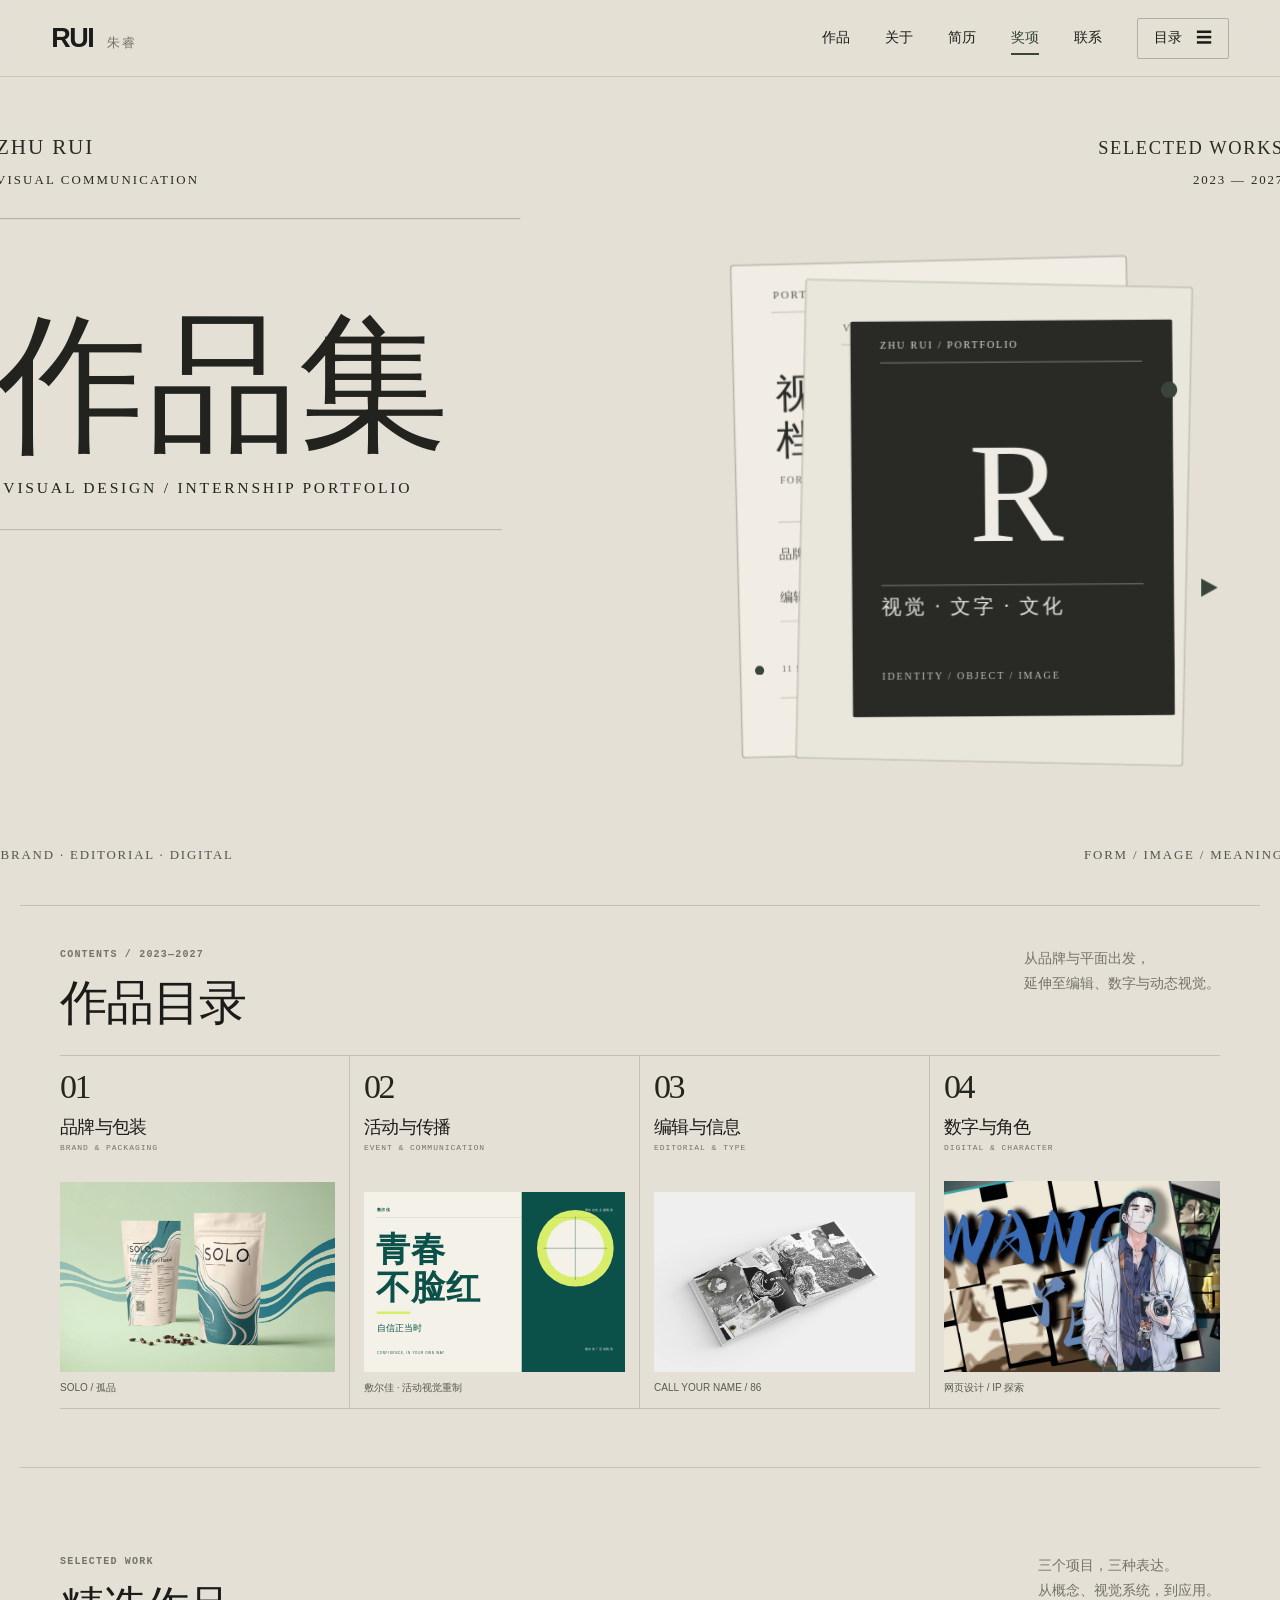
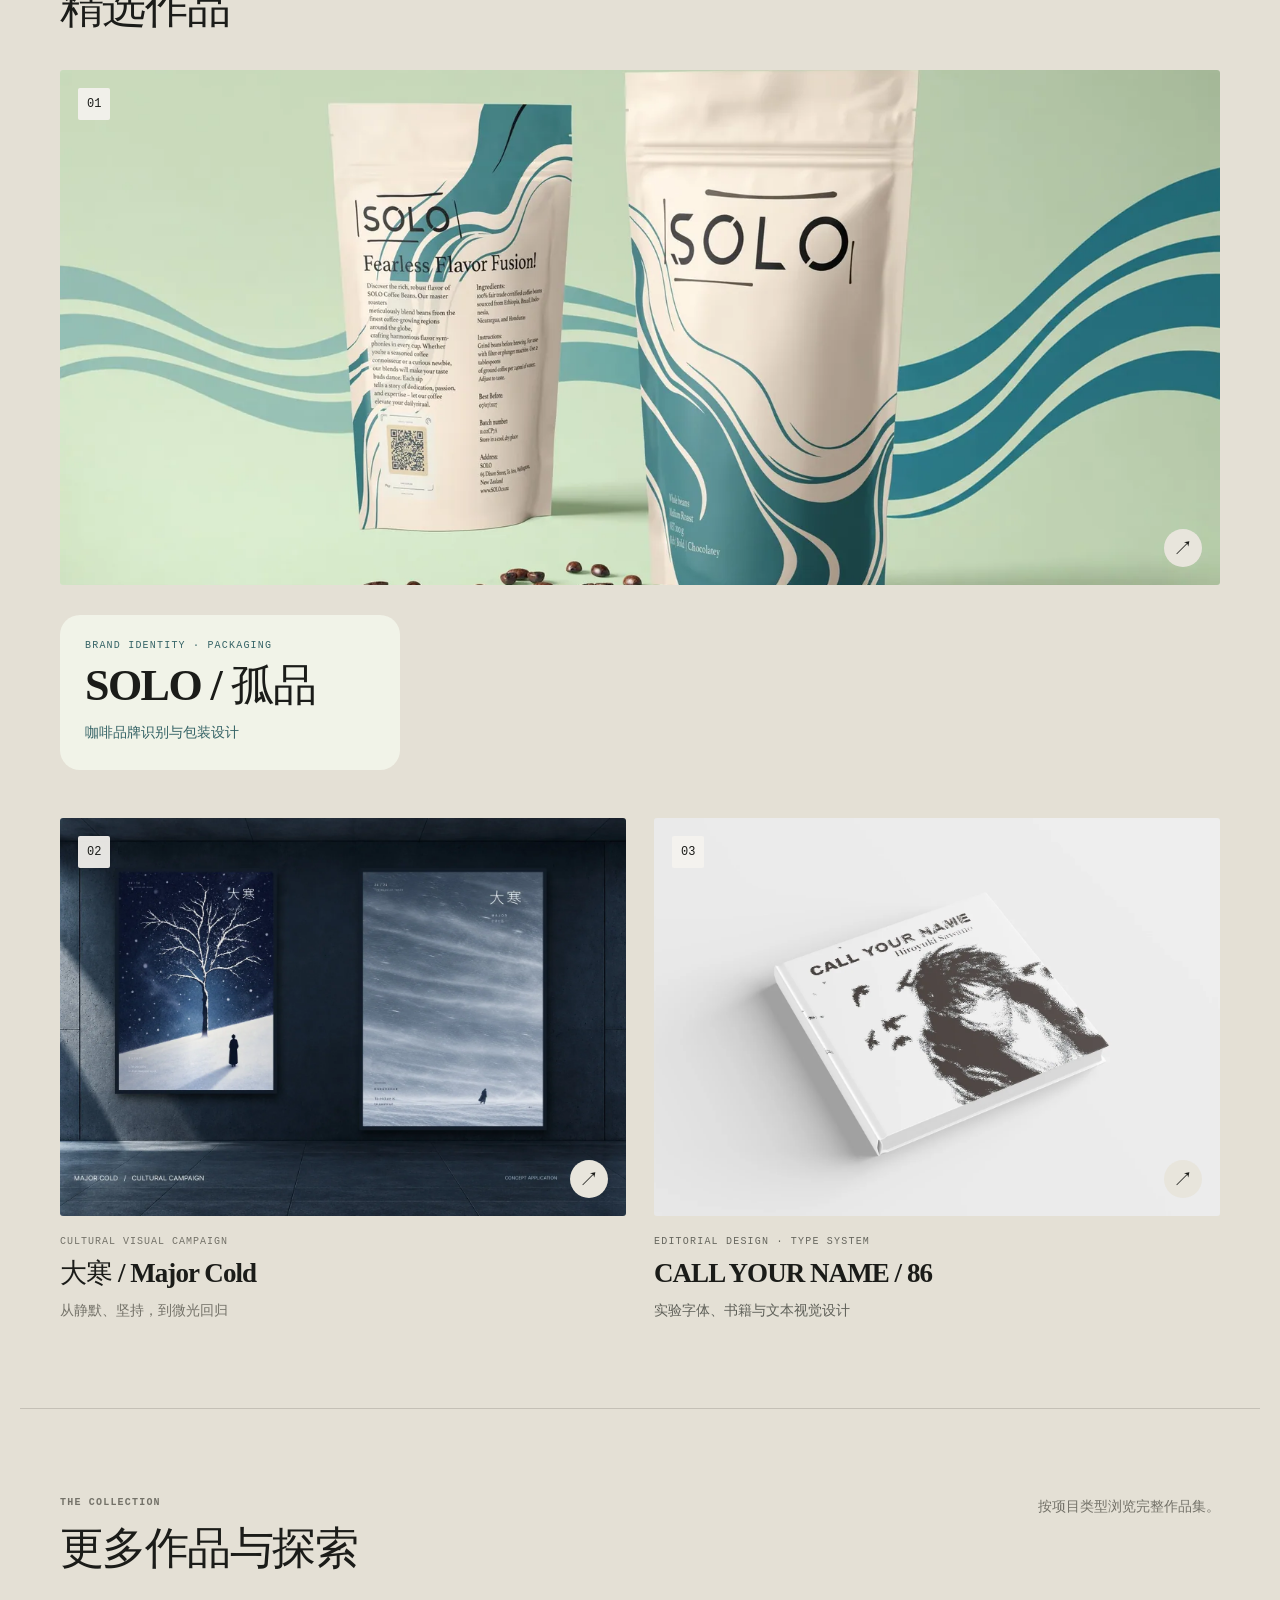
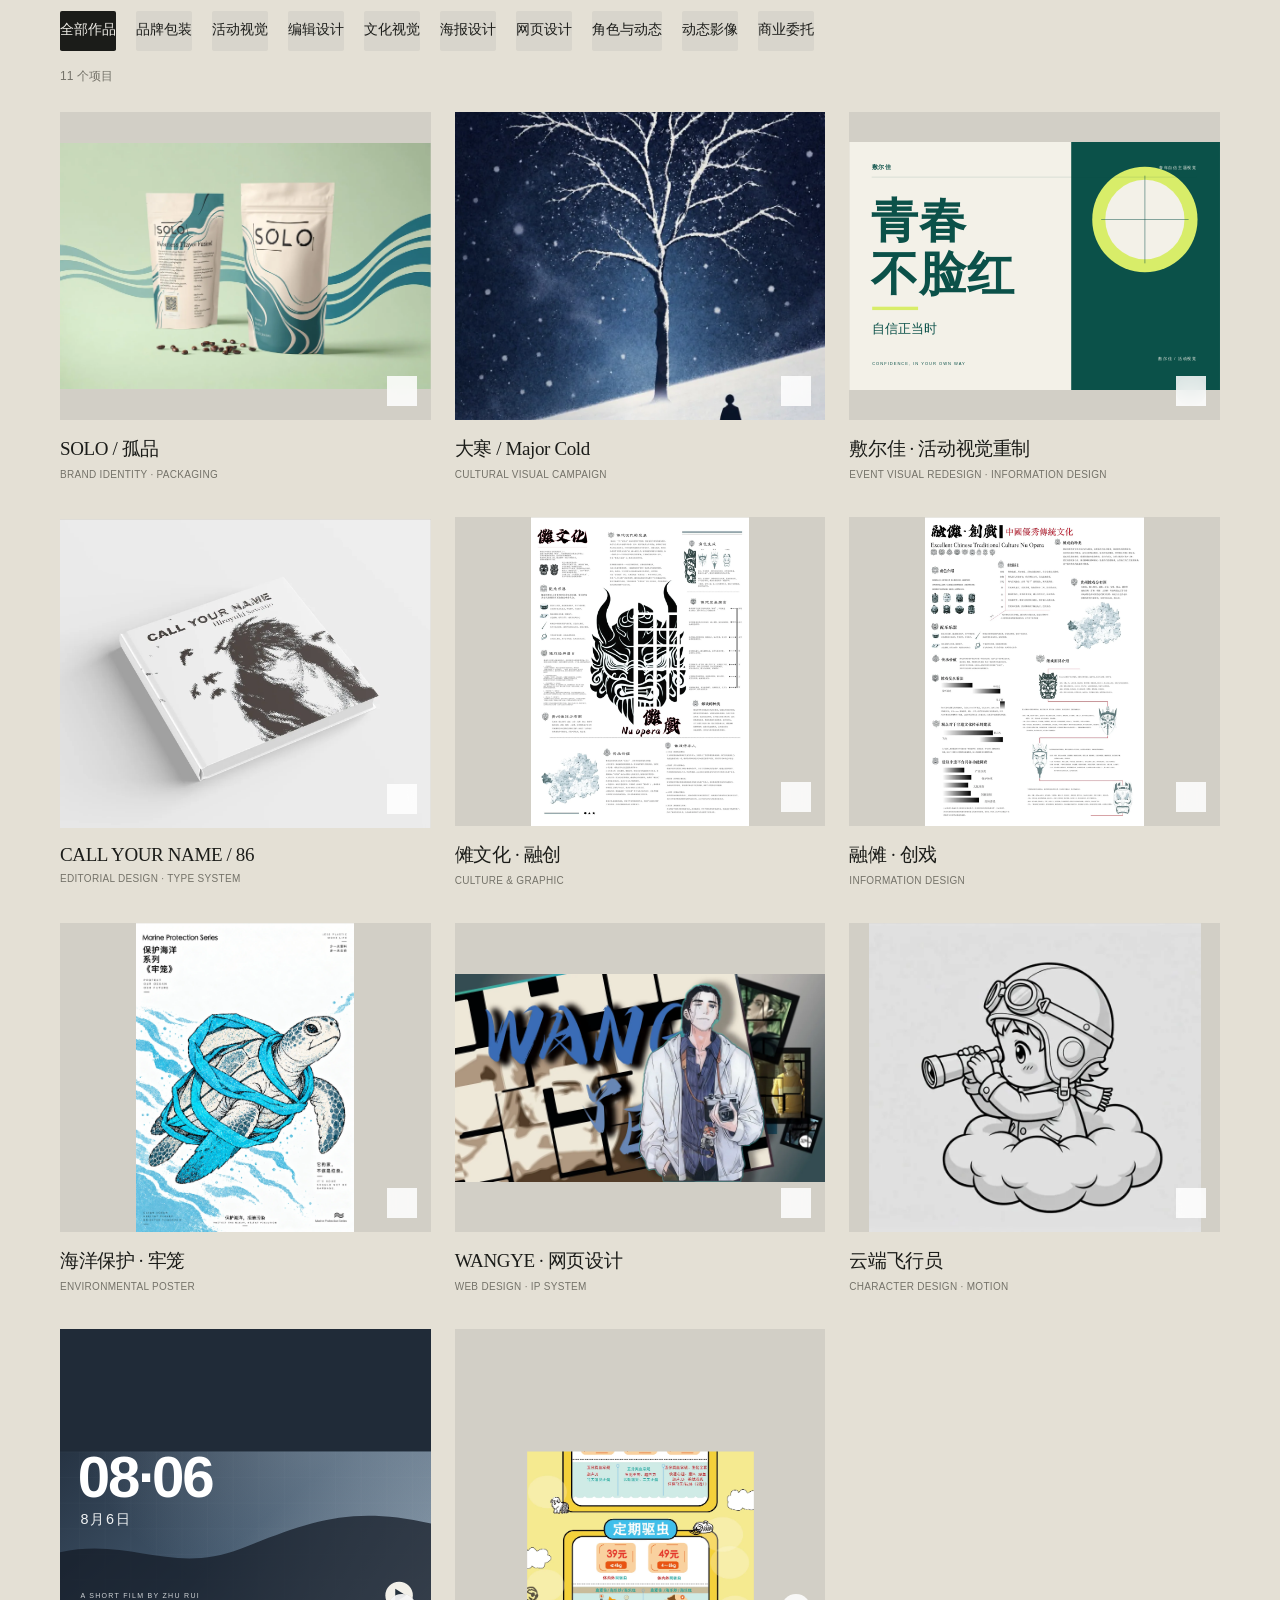
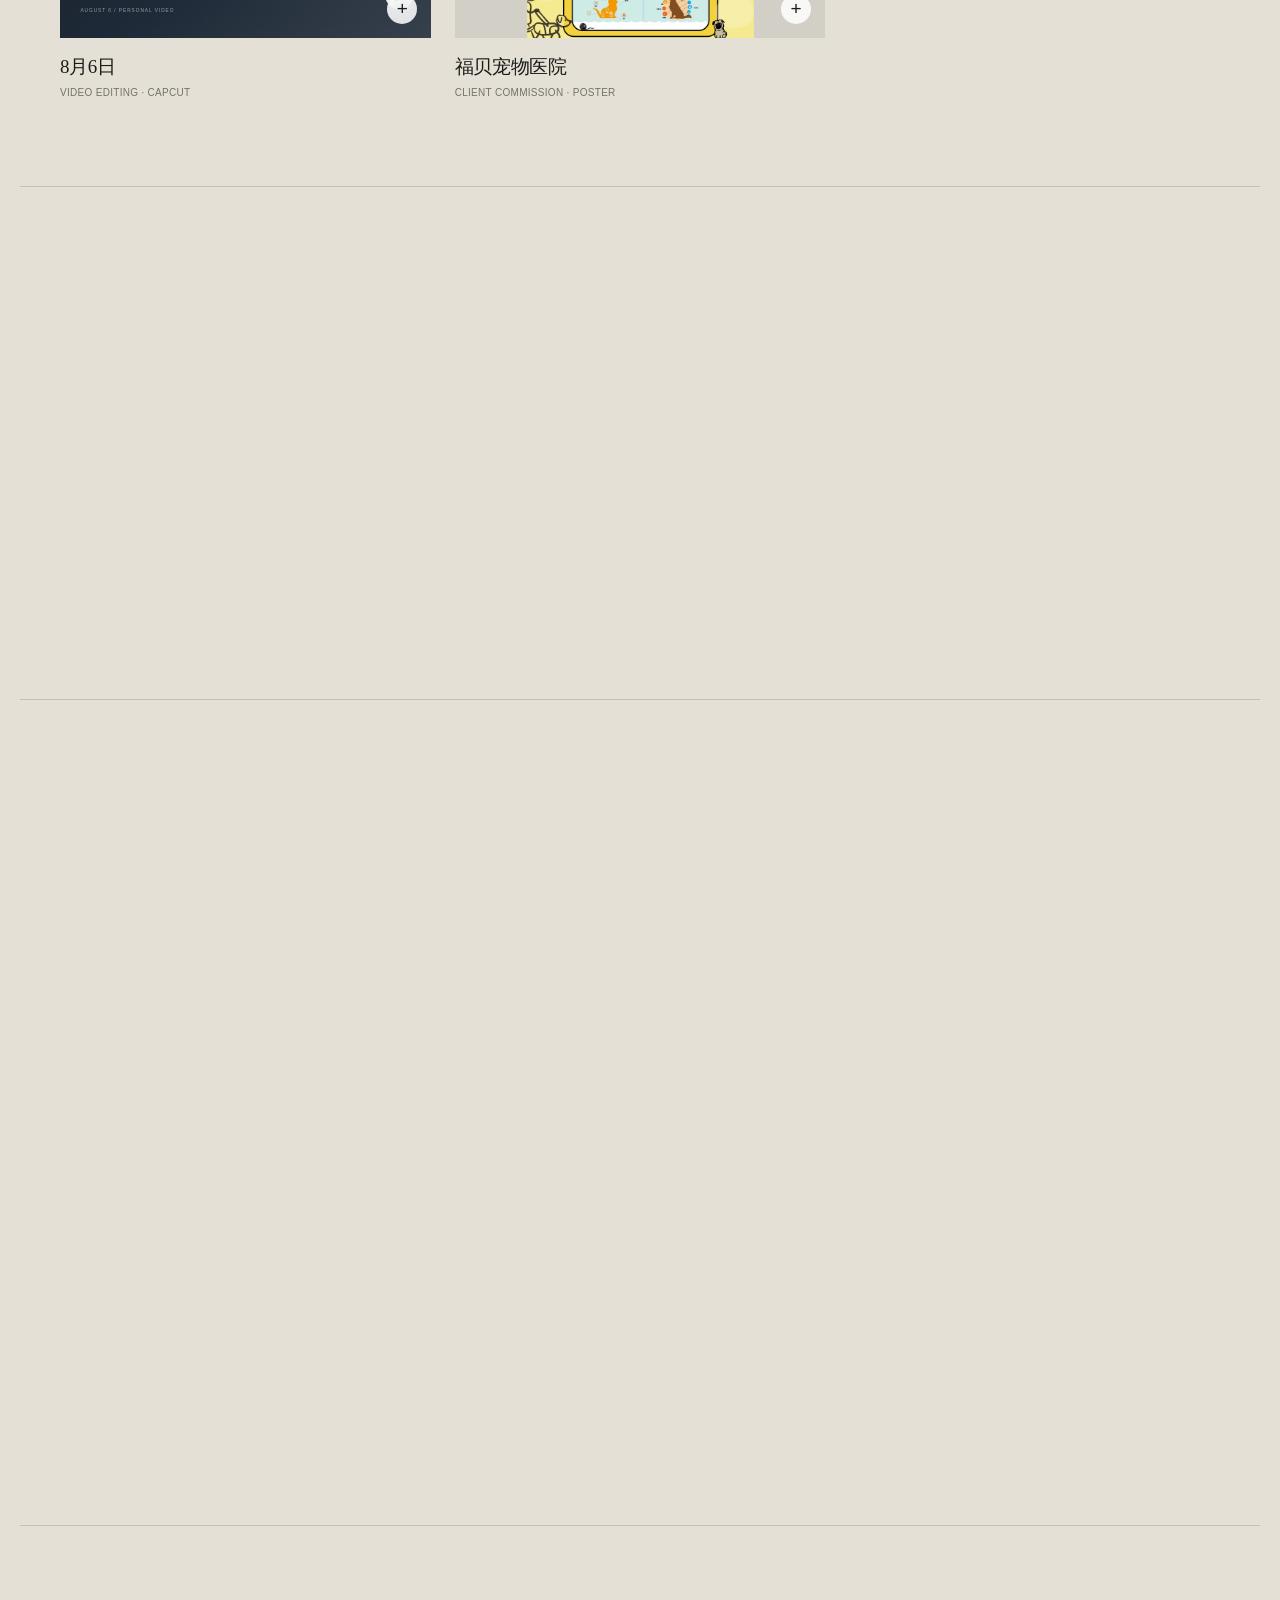
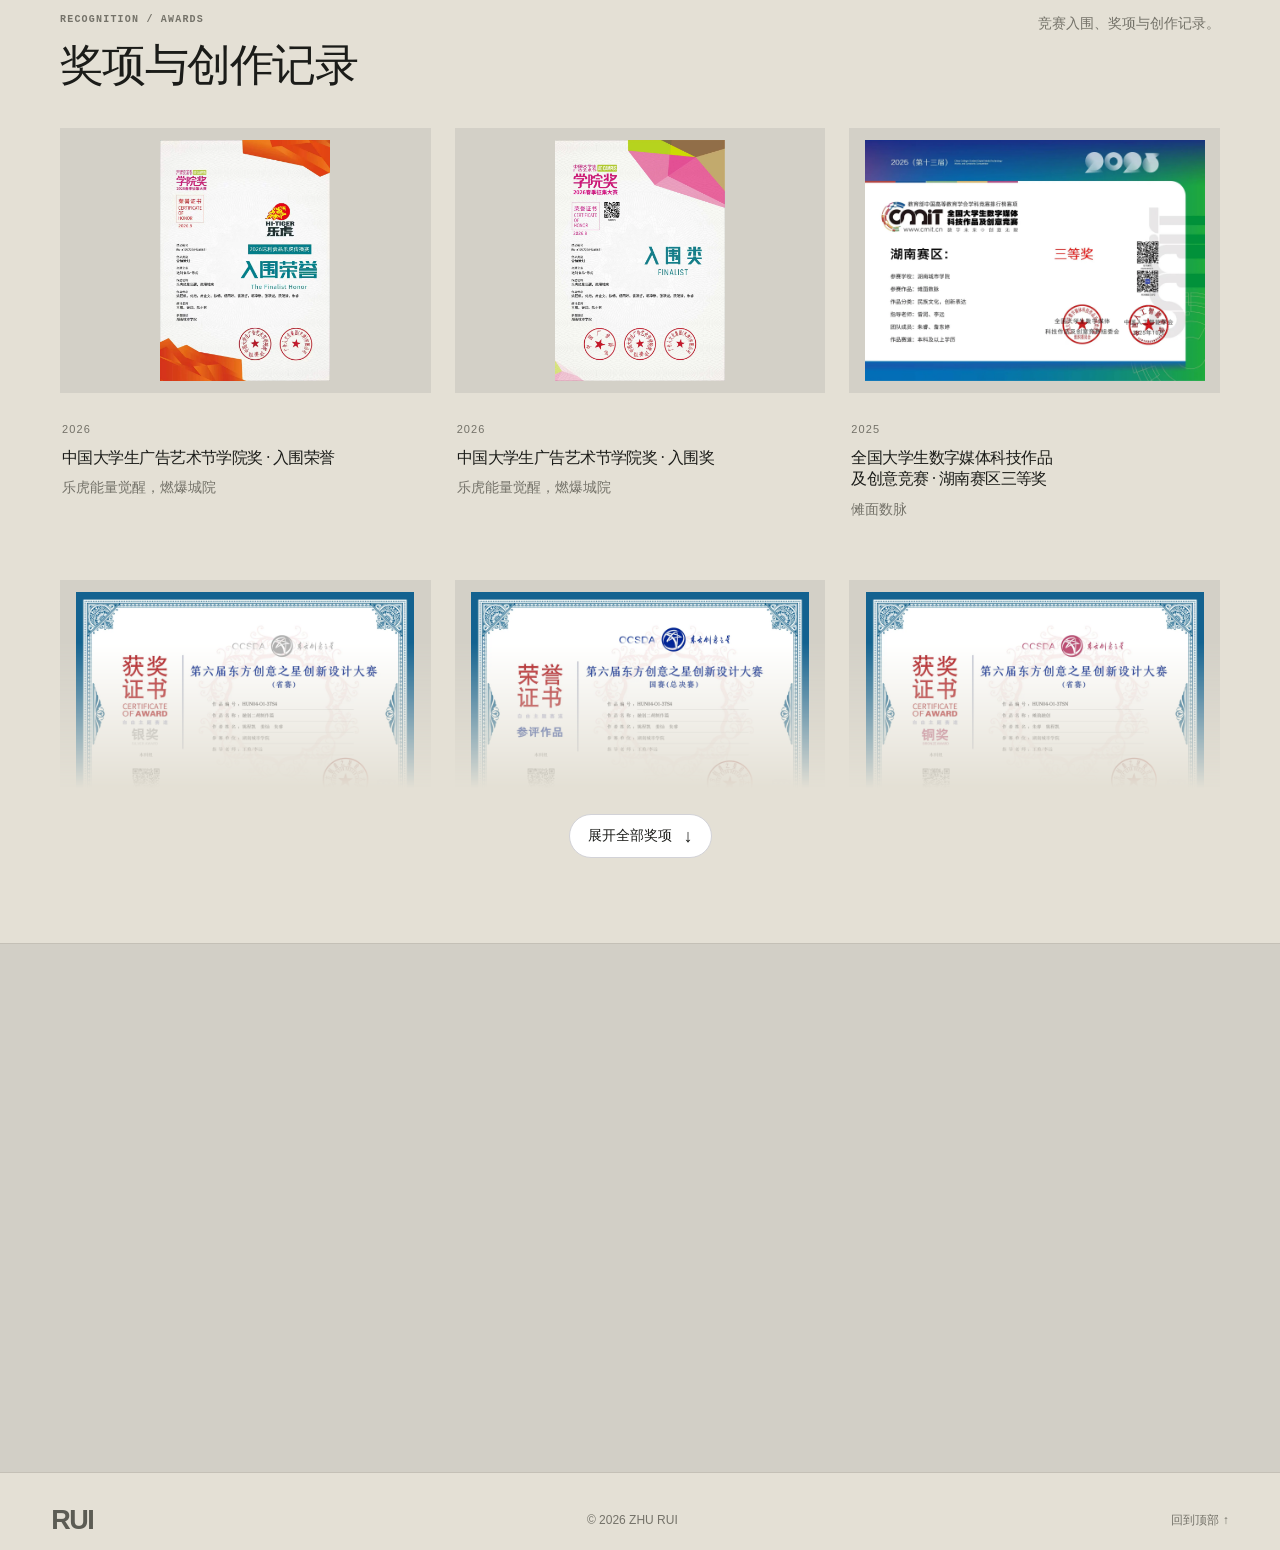
==== index.html @ 28f743e3 "Add Fuerjia project to portfolio contents" ====
<!doctype html>
<html lang="zh-CN"><head><meta charset="UTF-8"><meta name="viewport" content="width=device-width,initial-scale=1"><meta name="theme-color" content="#e4e0d5"><meta name="description" content="朱睿的视觉传达作品集：品牌包装、编辑设计、活动视觉与动态作品。"><title>RUI — 朱睿 · 视觉设计</title><link rel="icon" href="data:image/svg+xml,%3Csvg xmlns='http://www.w3.org/2000/svg' viewBox='0 0 64 64'%3E%3Crect width='64' height='64' rx='16' fill='%231d1d1f'/%3E%3Ctext x='12' y='44' font-family='Arial' font-weight='700' font-size='38' fill='white'%3ER%3C/text%3E%3C/svg%3E"><link rel="stylesheet" href="vendor/splide/splide.min.css"><script src="vendor/splide/splide.min.js" defer></script><link rel="stylesheet" href="styles.css?v=20261017m"><link rel="stylesheet" href="vendor/lenis/lenis.css"><link rel="stylesheet" href="motion.css?v=11"><script src="app.js?v=20261018-ocean-v3" defer></script><script src="vendor/lenis/lenis.min.js" defer></script><script src="motion.js?v=11" defer></script></head>
<body><a class="skip" href="#work">跳至作品</a><header class="nav"><div class="nav-inner"><a class="brand" href="#home" aria-label="RUI 首页">RUI<span>朱睿</span></a><nav aria-label="主导航"><a href="#work">作品</a><a href="#about">关于</a><a href="#contact">联系</a><button class="index-trigger" id="index-trigger" aria-haspopup="dialog">目录 <span class="menu-icon">☰</span></button></nav></div></header>
<main id="home"><section class="portfolio-opening" aria-label="作品集封面">
  <div class="portfolio-cover" aria-label="原创作品集标题主视觉">
    <svg xmlns="http://www.w3.org/2000/svg" viewBox="0 0 1600 900" preserveAspectRatio="xMidYMid slice" role="img" aria-label="朱睿作品集，暖灰纸面上的横向标题与层叠作品页。" class="cover-art-svg">
  <defs>
  </defs>
  <rect width="1600" height="900" fill="#e4e0d5"/>
  <g class="cover-desktop">
    <g fill="#292a26" font-family="Georgia, Songti SC, serif">
      <text x="100" y="84" font-size="23" letter-spacing="2">ZHU RUI</text>
      <text x="100" y="116" font-size="14" letter-spacing="2.3">VISUAL COMMUNICATION</text>
      <text x="1500" y="84" text-anchor="end" font-size="20" letter-spacing="1.8">SELECTED WORKS</text>
      <text x="1500" y="116" text-anchor="end" font-size="14" letter-spacing="2">2023 — 2027</text>
    </g>
    <path d="M100 154H670" fill="none" stroke="#77776e" stroke-opacity=".55"/>
    <g class="cover-title-lockup" fill="#22231f" font-family="Songti SC, Noto Serif CJK SC, Source Han Serif SC, serif">
      <text class="cover-title-char char-one" x="100" y="390" font-size="164">作</text><text class="cover-title-char char-two" x="264" y="390" font-size="164">品</text><text class="cover-title-char char-three" x="428" y="390" font-size="164">集</text>
      <text x="108" y="452" font-family="Georgia, serif" font-size="17" letter-spacing="3">VISUAL DESIGN / INTERNSHIP PORTFOLIO</text>
    </g>
    <path d="M100 492H650" fill="none" stroke="#77776e" stroke-opacity=".44"/>
    <text x="105" y="850" fill="#55554f" font-family="Georgia, serif" font-size="14" letter-spacing="2">BRAND · EDITORIAL · DIGITAL</text>
    <text x="1500" y="850" text-anchor="end" fill="#55554f" font-family="Georgia, serif" font-size="14" letter-spacing="2">FORM / IMAGE / MEANING</text>
    <g id="cover-stack" class="cover-stack">
      <g class="folio-page page-back">
        <rect x="905" y="205" width="430" height="535" rx="3" fill="#f1ede4" stroke="#77776e" stroke-opacity=".48" stroke-width="1.5"/>
        <path d="M948 257H1290M948 676H1278" stroke="#99968c" stroke-opacity=".55"/>
        <text x="950" y="242" fill="#55554f" font-family="Georgia,serif" font-size="12" letter-spacing="2">PORTFOLIO NOTES</text>
        <text x="950" y="360" fill="#292a26" font-family="Songti SC, Noto Serif CJK SC, serif" font-size="44" letter-spacing="2">视觉</text>
        <text x="950" y="411" fill="#292a26" font-family="Songti SC, Noto Serif CJK SC, serif" font-size="44" letter-spacing="2">档案</text>
        <text x="953" y="443" fill="#66665e" font-family="Georgia,serif" font-size="11" letter-spacing="1.4">FORM / IMAGE / MEANING</text>
        <g fill="none" stroke="#8d8b82" stroke-opacity=".65">
          <circle cx="1228" cy="392" r="77" stroke-width="1.5"/>
          <circle cx="1228" cy="392" r="52" stroke-width="1.1"/>
          <path d="M1151 392H1305M1228 315V469" stroke-width=".8"/>
        </g>
        <circle cx="1228" cy="392" r="5" fill="#39453a"/>
        <path d="M950 485H1290" stroke="#aaa69b" stroke-opacity=".65"/>
        <text x="950" y="525" fill="#55554f" font-family="Songti SC,serif" font-size="14">品牌与包装</text>
        <text x="1120" y="525" fill="#55554f" font-family="Songti SC,serif" font-size="14">活动视觉</text>
        <text x="950" y="571" fill="#55554f" font-family="Songti SC,serif" font-size="14">编辑设计</text>
        <text x="1120" y="571" fill="#55554f" font-family="Songti SC,serif" font-size="14">数字角色</text>
        <path d="M950 593H1080M1120 593H1290" stroke="#aaa69b" stroke-opacity=".55"/>
        <text x="950" y="648" fill="#66665e" font-family="Georgia,serif" font-size="10" letter-spacing="1.2">11 SELECTED PROJECTS · 2023—2026</text>
      </g>
      <g class="folio-page page-middle">
        <rect x="975" y="220" width="420" height="520" rx="3" fill="#e9e6dc" stroke="#9d9a90" stroke-opacity=".55" stroke-width="1.5"/>
        <path d="M1015 290H1352" stroke="#aaa69b" stroke-opacity=".65"/>
        <text x="1016" y="276" fill="#66665e" font-family="Georgia,serif" font-size="11" letter-spacing="2">VISUAL STUDIES</text>
        <g fill="none" stroke="#8d8b82" stroke-opacity=".62"><circle cx="1185" cy="475" r="126" stroke-width="1.2"/><circle cx="1185" cy="475" r="95" stroke-width="1.2"/><path d="M1058 475H1312M1185 348V602" stroke-width=".8"/></g>
        <circle cx="1185" cy="475" r="7" fill="#39453a"/>
      </g>
      <g class="folio-page page-front">
        <rect x="1030" y="266" width="350" height="430" rx="2" fill="#292a26"/>
        <path d="M1062 311H1347" stroke="#e4e0d5" stroke-opacity=".48"/>
        <text x="1062" y="296" fill="#e4e0d5" font-family="Georgia,serif" font-size="11" letter-spacing="2">ZHU RUI / PORTFOLIO</text>
        <text class="folio-mark" x="1205" y="505" text-anchor="middle" fill="#eeece5" font-family="Georgia,serif" font-size="154" letter-spacing="-8">R</text>
        <path d="M1062 553H1347" stroke="#e4e0d5" stroke-opacity=".45"/>
        <text x="1062" y="584" fill="#eeece5" font-family="Songti SC, serif" font-size="22" letter-spacing="3">视觉 · 文字 · 文化</text>
        <text x="1062" y="655" fill="#c4c0b6" font-family="Georgia,serif" font-size="11" letter-spacing="2">IDENTITY / OBJECT / IMAGE</text>
      </g>
      <g class="cover-orbit-mark" fill="#39453a">
        <circle cx="1375" cy="340" r="9"/><circle cx="930" cy="645" r="5"/><path d="M1410 545l18 10-18 10z"/>
      </g>
    </g>
  </g>
  <g class="cover-mobile" fill="#242522" text-anchor="middle">
    <text x="800" y="136" font-family="Georgia,serif" font-size="20" letter-spacing="3">ZHU RUI / VISUAL DESIGN</text>
    <path d="M660 170H940" stroke="#77776e" stroke-opacity=".55"/>
    <g class="mobile-folio">
      <g class="mobile-page-back">
        <g transform="rotate(-8 800 415)">
          <rect x="690" y="270" width="220" height="290" fill="#f1ede4" stroke="#aaa69b"/>
          <text x="711" y="302" text-anchor="start" fill="#55554f" font-family="Georgia,serif" font-size="8" letter-spacing="1.5">ZHU RUI / PORTFOLIO NOTES</text>
          <path d="M711 315H889" stroke="#99968c" stroke-opacity=".7"/>
          <text x="713" y="362" text-anchor="start" fill="#292a26" font-family="Songti SC,serif" font-size="24">视觉</text>
          <text x="713" y="394" text-anchor="start" fill="#292a26" font-family="Songti SC,serif" font-size="24">档案</text>
          <path d="M713 414H785" stroke="#39453a" stroke-width="2"/>
          <text x="713" y="446" text-anchor="start" fill="#66665e" font-family="Georgia,serif" font-size="8" letter-spacing="1">FORM / IMAGE / MEANING</text>
          <text x="713" y="526" text-anchor="start" fill="#55554f" font-family="Georgia,serif" font-size="8" letter-spacing="1.2">SELECTED WORKS · 2023—2026</text>
        </g>
      </g>
      <g class="mobile-page-middle">
        <g transform="rotate(6 810 405)">
          <rect x="700" y="260" width="220" height="290" fill="#e9e6dc" stroke="#8f8d83"/>
          <text x="720" y="294" text-anchor="start" fill="#66665e" font-family="Georgia,serif" font-size="8" letter-spacing="1.6">VISUAL STUDIES</text>
          <path d="M720 307H900" stroke="#aaa69b" stroke-opacity=".7"/>
          <g fill="none" stroke="#8d8b82" stroke-opacity=".7">
            <circle cx="810" cy="414" r="59" stroke-width="1.4"/>
            <circle cx="810" cy="414" r="39" stroke-width="1.1"/>
            <path d="M751 414H869M810 355V473" stroke-width=".8"/>
          </g>
          <circle cx="810" cy="414" r="4" fill="#39453a"/>
          <text x="720" y="505" text-anchor="start" fill="#55554f" font-family="Georgia,serif" font-size="8" letter-spacing="1.3">BRAND · EDITORIAL · CULTURE</text>
          <path d="M720 520H900" stroke="#aaa69b" stroke-opacity=".7"/>
        </g>
      </g>
      <g class="mobile-page-front">
        <rect x="695" y="270" width="205" height="270" fill="#292a26"/>
        <text x="797" y="447" fill="#eeece5" font-family="Georgia,serif" font-size="112">R</text>
        <path d="M720 480H875" stroke="#e4e0d5" stroke-opacity=".5"/>
        <text x="797" y="515" fill="#eeece5" font-family="Songti SC,serif" font-size="17" letter-spacing="2">精选作品</text>
      </g>
    </g>
    <text class="mobile-title" x="800" y="690" font-family="Songti SC, serif" font-size="104" letter-spacing="8">作品集</text>
    <text x="800" y="750" font-family="Georgia,serif" font-size="16" letter-spacing="3">SELECTED WORKS / 2023—2027</text>
    <text x="800" y="835" fill="#55554f" font-family="Georgia,serif" font-size="14" letter-spacing="2">BRAND · EDITORIAL · DIGITAL</text>
  </g>
</svg>
  </div>
</section>
<section class="portfolio-index section" id="portfolio-index" aria-labelledby="portfolio-index-title">
  <div class="section-head index-heading"><div><p class="eyebrow">CONTENTS / 2023—2027</p><h2 id="portfolio-index-title">作品目录</h2></div><p>从品牌与平面出发，<br>延伸至编辑、数字与动态视觉。</p></div>
  <div class="portfolio-index-grid">
    <button class="portfolio-index-card" data-project="solo"><div class="index-card-head"><span>01</span><span aria-hidden="true">↗</span></div><h3>品牌与包装</h3><p class="index-card-en">BRAND & PACKAGING</p><div class="index-card-image"><img src="assets/solo-hero.webp" width="2000" height="1333" alt=""></div><p class="index-card-note">SOLO / 孤品</p></button>
    <button class="portfolio-index-card" data-project="event"><div class="index-card-head"><span>02</span><span aria-hidden="true">↗</span></div><h3>活动与传播</h3><p class="index-card-en">EVENT & COMMUNICATION</p><div class="index-card-image"><img src="assets/event-refresh-01.svg" width="1536" height="1024" alt=""></div><p class="index-card-note">敷尔佳 · 活动视觉重制</p></button>
    <button class="portfolio-index-card" data-project="book"><div class="index-card-head"><span>03</span><span aria-hidden="true">↗</span></div><h3>编辑与信息</h3><p class="index-card-en">EDITORIAL & TYPE</p><div class="index-card-image"><img src="assets/book-collage.webp" width="2200" height="1467" alt=""></div><p class="index-card-note">CALL YOUR NAME / 86</p></button>
    <button class="portfolio-index-card" data-project="wangye"><div class="index-card-head"><span>04</span><span aria-hidden="true">↗</span></div><h3>数字与角色</h3><p class="index-card-en">DIGITAL & CHARACTER</p><div class="index-card-image"><img src="assets/wangye-hero.webp" width="1920" height="1080" alt=""></div><p class="index-card-note">网页设计 / IP 探索</p></button>
  </div>
</section>
<section id="work" class="work section"><div class="section-head"><div><p class="eyebrow">SELECTED WORK</p><h2>精选作品</h2></div><p>三个项目，三种表达。<br>从概念、视觉系统，到应用。</p></div><div id="featured" class="featured"></div></section>
<section id="archive" class="section archive"><div class="section-head"><div><p class="eyebrow">THE COLLECTION</p><h2>更多作品与探索</h2></div><p>按项目类型浏览完整作品集。</p></div><div class="filters" role="group" aria-label="筛选作品"><button class="active" data-filter="all" aria-pressed="true">全部作品</button><button data-filter="branding" aria-pressed="false">品牌包装</button><button data-filter="event" aria-pressed="false">活动视觉</button><button data-filter="editorial" aria-pressed="false">编辑设计</button><button data-filter="culture" aria-pressed="false">文化视觉</button><button data-filter="poster" aria-pressed="false">海报设计</button><button data-filter="web" aria-pressed="false">网页设计</button><button data-filter="motion" aria-pressed="false">角色与动态</button><button data-filter="video" aria-pressed="false">动态影像</button><button data-filter="client" aria-pressed="false">商业委托</button></div><p id="archive-count" class="archive-count" aria-hidden="true"></p><div class="archive-grid" id="archive-grid"></div><p id="filter-status" class="sr-only" aria-live="polite"></p></section>
<section id="about" class="about section"><div class="about-identity"><img class="about-photo" src="assets/zhu-rui-resume-photo.png" alt="朱睿的正面肖像" width="1086" height="1448"><div><p class="eyebrow">BEHIND THE WORK</p><h2>保持好奇。<br><span>认真表达。</span></h2></div></div><div class="about-copy"><p class="about-name">朱睿 <span>/ ZHU RUI</span></p><p>湖南城市学院视觉传达设计本科在读（GPA 3.8）。我关注品牌识别、编辑编排与文化图形，习惯从主题和信息出发梳理视觉逻辑，再把它延展到包装、纸面与数字媒介。</p><div class="facts"><div><span>教育</span><p>视觉传达设计（中外合作）<br>本科 · 2023—2027 · GPA 3.8</p></div><div><span>工具</span><p>Photoshop · Illustrator<br>Figma · 动态视觉</p></div></div><a class="text-link" href="mailto:zr15051327985@icloud.com">联系我，聊聊设计与实习机会 ↗</a></div></section>
<section id="resume" class="resume section"><div class="section-head"><div><p class="eyebrow">PROFILE / RESUME</p><h2>关于我，<br>一页展开。</h2></div><a class="pill blue" href="assets/resume-zhu-rui.pdf" download>下载简历 ↓</a></div><div class="resume-grid"><div class="resume-card resume-intro"><p class="resume-label">ZHU RUI</p><h3>视觉设计实习生</h3><p>本科在读 · 2005/01<br>江苏省盐城市</p><a class="text-link" href="mailto:zr15051327985@icloud.com">zr15051327985@icloud.com ↗</a><p>15051327985</p></div><div class="resume-card"><p class="resume-label">教育经历</p><h3>湖南城市学院</h3><p>视觉传达设计（中外合作）<br>本科 · GPA 3.8<br>2023/09 — 2027/06</p><p class="muted">主修：平面广告设计、界面设计、网页设计、品牌设计</p></div><div class="resume-card"><p class="resume-label">项目经历</p><h3>乐虎能量觉醒，燃爆城院</h3><p>团队项目 · 2026</p><p class="muted">参与校园品牌传播视觉设计，完成主视觉、宣传海报与延展物料。相关竞赛记录见下方奖项区。</p></div><div class="resume-card"><p class="resume-label">专业技能</p><h3>视觉 · 交互 · 动态</h3><p>Photoshop / Illustrator<br>Figma / 剪映</p><p class="muted">品牌与包装、书籍编排、信息图形、网页视觉与动态影像。</p></div></div></section>
<section id="awards" class="awards section"><div class="section-head"><div><p class="eyebrow">RECOGNITION / AWARDS</p><h2>奖项与创作记录</h2></div><p>竞赛入围、奖项与创作记录。</p></div><div class="awards-grid" id="awards-grid"></div></section><section id="contact" class="contact section"><p class="eyebrow">LET’S CREATE SOMETHING</p><h2>下一个想法，<br>一起实现。</h2><p>欢迎实习机会、设计合作，或聊聊新的灵感。</p><a class="pill blue" href="mailto:zr15051327985@icloud.com">与我联系 ↗</a><button class="pill subtle" id="wechat-trigger">微信联系</button><a class="email" href="mailto:zr15051327985@icloud.com">zr15051327985@icloud.com</a></section></main>
<footer><a class="brand" href="#home">RUI</a><p>© 2026 ZHU RUI</p><a href="#home">回到顶部 ↑</a></footer>
<dialog id="index-dialog" class="index-dialog" aria-labelledby="index-title"><div class="dialog-head"><span id="index-title">作品目录 / INDEX</span><button class="close" data-close="index-dialog" aria-label="关闭目录">×</button></div><div class="index-sections"><a href="#work" data-section>精选作品</a><a href="#archive" data-section>全部作品</a><a href="#about" data-section>关于我</a><a href="#awards" data-section>奖项</a><a href="#contact" data-section>联系</a></div><div id="index-list"></div><div class="index-bottom">ZHU RUI · VISUAL DESIGN</div></dialog>
<dialog id="project-dialog" class="project-dialog" aria-labelledby="project-title"><div class="project-bar"><button id="back-index" class="text-link">← 返回目录</button><span id="project-count"></span><button class="close" id="project-close" aria-label="关闭作品">×</button></div><article id="project-content"></article></dialog>
<dialog id="image-dialog" class="image-dialog" aria-label="作品大图"><button class="close" data-close="image-dialog" aria-label="关闭大图">×</button><img id="full-image" alt=""><p>点击空白处或按 Esc 关闭</p></dialog>
<dialog id="wechat-dialog" class="wechat-dialog" aria-labelledby="wechat-title"><button class="close" data-close="wechat-dialog" aria-label="关闭微信联系方式">×</button><h2 id="wechat-title">微信联系</h2><img src="assets/wechat.webp" alt="朱睿的微信二维码"><p>15051327985</p><button class="pill blue" id="copy-wechat">复制微信号</button><p id="copy-status" aria-live="polite"></p></dialog>
</body></html>
---- styles.css ----
:root{--bg:#f5f5f7;--ink:#1d1d1f;--muted:#6e6e73;--blue:#0071e3;--line:#d2d2d7;--ease:cubic-bezier(.2,.8,.2,1)}*{box-sizing:border-box}html{scroll-behavior:smooth;scroll-padding-top:95px}body{margin:0;background:var(--bg);color:var(--ink);font-family:-apple-system,BlinkMacSystemFont,"SF Pro Display","PingFang SC","Microsoft YaHei",sans-serif;-webkit-font-smoothing:antialiased}button,a{-webkit-tap-highlight-color:transparent}button,input{font:inherit}button{cursor:pointer}a{color:inherit;text-decoration:none}button{color:inherit}button:focus-visible,a:focus-visible{outline:3px solid #2997ff;outline-offset:5px}img{display:block;max-width:100%}button{border:0}p{line-height:1.7}h1,h2,h3,p{margin-top:0}h1,h2,h3{letter-spacing:-.045em}button{background:none}section{scroll-margin-top:85px}.nav{position:sticky;top:0;z-index:10;background:rgba(250,250,252,.8);backdrop-filter:blur(24px) saturate(180%);border-bottom:1px solid #0000000c}.nav-inner{max-width:1240px;margin:auto;height:72px;display:flex;align-items:center;justify-content:space-between;padding:0 40px}.brand{font-weight:750;font-size:27px;letter-spacing:-1.5px}.brand span{font-size:13px;font-weight:400;letter-spacing:2px;margin-left:14px;color:var(--muted)}nav{display:flex;align-items:center;gap:35px;font-size:14px}nav a:hover{color:var(--blue)}.index-trigger{border:1px solid #00000018;background:#ffffff70;border-radius:24px;padding:9px 16px;display:flex;gap:14px;align-items:center}.menu-icon{font-size:16px}.section{max-width:1240px;margin:auto;padding:80px 40px}.hero{text-align:center;padding:86px 40px 24px;max-width:1240px;margin:auto}.eyebrow{font-size:12px;font-weight:600;letter-spacing:.13em;color:var(--muted);margin-bottom:20px}.hero h1{font-size:clamp(64px,7vw,104px);line-height:1.12;letter-spacing:-.06em;font-weight:650;margin-bottom:26px}.hero h1 span{color:#8e8e93}.hero-note{font-size:19px;color:var(--muted);line-height:1.8;margin-bottom:28px}.pill{border-radius:40px;padding:13px 23px;display:inline-flex;gap:24px;align-items:center;font-size:15px;transition:transform .2s,background .2s}.pill:hover{transform:translateY(-2px)}.blue{background:var(--blue);color:#fff}.blue:hover{background:#0077ed}.subtle{background:#e8e8ed;margin-left:8px}.hero-foot{margin-top:73px;display:flex;justify-content:space-between;color:var(--muted);font-size:12px;letter-spacing:.04em;padding-top:20px;border-top:1px solid var(--line)}.section-head{display:flex;align-items:flex-end;justify-content:space-between;margin-bottom:36px;gap:20px}.section-head h2{font-size:clamp(32px,4vw,50px);line-height:1.2;margin:0;font-weight:650}.section-head p:not(.eyebrow){color:var(--muted);font-size:17px;margin-bottom:0}.section-head .eyebrow{margin-bottom:12px}.featured{display:grid;grid-template-columns:1fr 1fr;gap:24px}.feature{position:relative;border-radius:28px;overflow:hidden;background:#fff;cursor:pointer;min-height:480px;padding:36px;text-align:left;width:100%;display:flex;flex-direction:column;isolation:isolate;transition:transform .45s var(--ease),box-shadow .45s var(--ease)}.feature:hover{transform:translateY(-5px);box-shadow:0 18px 50px #0000000d}.feature.book{grid-column:1/-1;min-height:650px;background:#ededed}.feature .art{position:absolute;inset:0;width:100%;height:100%;object-fit:cover;z-index:-1;transition:transform 1s var(--ease)}.feature:hover .art{transform:scale(1.035)}.feature.book .art{object-position:center 65%}.feature .meta{font-size:12px;letter-spacing:.08em;color:var(--muted);margin-bottom:10px}.feature h3{font-size:32px;line-height:1.3;font-weight:650;margin-bottom:10px}.feature .caption{font-size:15px;color:var(--muted);line-height:1.7}.feature.book .feature-copy{max-width:450px}.feature.pilot{background:#fff}.feature.pilot .art{object-fit:contain;inset:155px 10% 25px;width:80%;height:280px}.feature.dahan{background:#0b142a;color:#fff}.feature.dahan .art{object-position:center}.feature.dahan:after{content:"";position:absolute;inset:0;background:linear-gradient(#060e26a6,transparent 65%);z-index:-1}.feature.dahan .meta,.feature.dahan .caption{color:#ffffffb3}.plus{position:absolute;right:24px;bottom:24px;width:38px;height:38px;background:#ffffffd9;backdrop-filter:blur(10px);border-radius:50%;font-size:27px;font-weight:300;display:grid;place-items:center;color:#1d1d1f}.feature.book .plus{background:#1d1d1f;color:white}.filters{display:flex;gap:8px;flex-wrap:wrap;margin-bottom:30px}.filters button{padding:11px 20px;border-radius:24px;background:#e8e8ed;font-size:14px;transition:background .2s}.filters button.active{background:#1d1d1f;color:#fff}.archive-grid{display:grid;grid-template-columns:repeat(3,minmax(0,1fr));gap:32px 24px}.card{text-align:left;padding:0;width:100%;animation:appear .35s var(--ease)}.card-media{height:285px;border-radius:20px;overflow:hidden;background:#e8e8ed;position:relative}.card-media img{width:100%;height:100%;object-fit:contain;transition:transform .5s var(--ease)}.card[data-id=book] img,.card[data-id=dahan] img{object-fit:cover}.card:hover img{transform:scale(1.04)}.card-media .plus{width:30px;height:30px;font-size:22px;bottom:14px;right:14px}.card h3{margin:16px 0 5px;font-size:19px;letter-spacing:-.02em}.card p{color:var(--muted);font-size:13px;margin:0}.about{display:grid;grid-template-columns:1fr 1fr;gap:80px;border-top:1px solid var(--line);margin-top:50px;padding-top:100px;padding-bottom:100px}.about h2{font-size:clamp(40px,5vw,64px);line-height:1.22}.about h2 span{color:#86868b}.about-copy h3{font-size:22px;margin-bottom:24px}.about-copy>p{color:var(--muted);font-size:18px}.facts{display:grid;grid-template-columns:1fr 1fr;gap:20px;margin:32px 0}.facts span{font-size:13px;color:var(--muted)}.facts p{font-size:14px;margin-top:10px}.text-link{color:var(--blue);font-size:15px;padding:0}.text-link:hover{text-decoration:underline}.contact{max-width:none;text-align:center;background:white;padding:105px 24px}.contact h2{font-size:clamp(45px,5vw,70px);line-height:1.16;margin-bottom:25px}.contact>p:not(.eyebrow){color:var(--muted);font-size:17px;margin-bottom:30px}.email{display:block;font-size:14px;color:var(--muted);margin-top:24px}footer{max-width:1240px;margin:auto;padding:32px 40px;display:flex;align-items:center;justify-content:space-between;gap:20px}footer p,footer>a:last-child{font-size:12px;color:var(--muted);margin:0}dialog{color:var(--ink);border:0;padding:0;background:#fbfbfd;box-shadow:0 30px 120px #0004}dialog::backdrop{background:#16161b60;backdrop-filter:blur(10px)}dialog[open]{animation:appear .35s var(--ease)}body:has(dialog[open]){overflow:hidden}.close{width:40px;height:40px;border-radius:50%;background:#e8e8ed;color:#525258;font-size:28px;line-height:1;display:grid;place-items:center;flex-shrink:0}.close:hover{background:#dcdce1}.dialog-head{display:flex;align-items:center;justify-content:space-between;padding-bottom:24px;font-size:13px;color:var(--muted)}.index-dialog{position:fixed;margin:0 0 0 auto;right:0;top:0;height:100dvh;max-height:none;width:460px;max-width:100%;padding:30px 32px;border-radius:26px 0 0 26px;overflow:auto}.index-sections{display:flex;flex-wrap:wrap;gap:10px 20px;padding:10px 0 25px;border-bottom:1px solid var(--line);font-size:14px}.index-sections a:hover{color:var(--blue)}.index-row{display:flex;align-items:center;width:100%;text-align:left;gap:20px;padding:21px 0;border-bottom:1px solid #0000000d}.index-row small{color:var(--muted);font-size:12px}.index-row span{flex:1;font-size:18px;letter-spacing:-.03em}.index-row:hover span{color:var(--blue)}.index-bottom{color:var(--muted);font-size:12px;letter-spacing:.08em;margin-top:35px}.project-dialog{width:min(1120px,calc(100% - 64px));max-width:none;max-height:calc(100dvh - 50px);border-radius:28px;overflow:auto;overscroll-behavior:contain}.project-bar{position:sticky;top:0;z-index:3;display:flex;align-items:center;justify-content:space-between;background:#fbfbfde8;backdrop-filter:blur(20px);padding:16px 30px;border-bottom:1px solid #0000000a}.project-bar>span{font-size:12px;color:var(--muted)}.project-intro{padding:55px 64px 35px}.project-intro h2{font-size:clamp(32px,5vw,60px);line-height:1.15;margin-bottom:24px;max-width:850px}.project-description{font-size:18px;color:var(--muted);max-width:760px}.project-tags{display:flex;gap:8px;flex-wrap:wrap}.project-tags span{font-size:12px;padding:8px 12px;background:#eeeef1;border-radius:20px}.project-gallery{padding:0 32px 24px;display:grid;gap:22px}.project-gallery figure{margin:0}.image-button{background:#eeeef0;width:100%;padding:0;display:block;border-radius:16px;overflow:hidden;cursor:zoom-in}.image-button img{width:100%;height:auto;max-height:1100px;object-fit:contain}.project-gallery figcaption{font-size:13px;color:var(--muted);padding:12px 3px}.project-gallery.ip{grid-template-columns:1fr 1fr}.project-gallery.ip .image-button{background:white}.project-gallery.ip img{aspect-ratio:1;object-fit:contain}.project-next{margin:12px 32px 32px;padding:30px;background:#ededf0;border-radius:18px;display:flex;align-items:center;justify-content:space-between;width:calc(100% - 64px);text-align:left}.project-next small{display:block;color:var(--muted);font-size:12px;margin-bottom:8px}.project-next strong{font-size:24px;letter-spacing:-.03em}.project-next>span:last-child{font-size:28px}.image-dialog{background:#18181b;width:100vw;height:100dvh;max-width:none;max-height:none;color:white;overflow:auto;text-align:center}.image-dialog>.close{position:fixed;top:20px;right:24px;z-index:1}.image-dialog img{max-width:100%;max-height:none;margin:60px auto 15px;width:auto;cursor:zoom-out}.image-dialog p{color:#aaa;font-size:13px}.wechat-dialog{width:380px;max-width:calc(100% - 32px);border-radius:24px;padding:35px;text-align:center}.wechat-dialog .close{margin-left:auto;margin-bottom:10px}.wechat-dialog h2{font-size:26px}.wechat-dialog img{width:220px;margin:auto}.wechat-dialog>p{color:var(--muted);font-size:14px;margin-top:15px}.sr-only{position:absolute;width:1px;height:1px;padding:0;overflow:hidden;clip:rect(0,0,0,0);white-space:nowrap}.skip{position:fixed;left:15px;top:-80px;background:#fff;padding:15px;z-index:100}.skip:focus{top:15px}.mobile-only{display:none}@keyframes appear{from{opacity:0;transform:translateY(16px)}to{opacity:1;transform:translateY(0)}}@media(min-width:1500px){.hero{padding-top:105px}}@media(max-width:800px){.nav-inner{height:64px;padding:0 24px}nav{gap:20px}.brand span{display:none}.section{padding:60px 24px}.hero{padding:62px 24px 10px}.hero h1{font-size:70px}.hero-note{font-size:17px}.hero-foot{margin-top:55px;font-size:10px}.hero-foot span:last-child{display:none}.section-head h2{font-size:34px}.section-head>p{font-size:14px}.feature{min-height:400px;padding:26px}.feature.book{min-height:520px}.feature h3{font-size:25px}.feature.pilot .art{top:140px;height:220px}.archive-grid{grid-template-columns:1fr 1fr;gap:28px 18px}.card-media{height:245px}.about{gap:35px}.facts{grid-template-columns:1fr}.project-intro{padding:36px 30px 25px}.project-dialog{width:calc(100% - 32px)}.project-gallery{padding:0 20px 20px}.project-next{margin:10px 20px 25px;width:calc(100% - 40px)}.project-next strong{font-size:21px}footer{padding:28px 24px}}@media(max-width:520px){nav>a{display:none}.nav-inner{padding:0 20px}.hero h1{font-size:62px}.hero .eyebrow{font-size:10px}.hero-note{font-size:16px}.section-head>p{display:none}.section-head{margin-bottom:25px}.section-head h2{font-size:33px}.featured{grid-template-columns:1fr;gap:18px}.feature{min-height:435px}.feature.book{min-height:480px}.feature.book .art{top:100px;height:380px;object-position:center;object-fit:cover}.feature h3{font-size:27px}.feature.pilot .art{height:260px;top:150px}.feature.dahan{min-height:500px}.archive-grid{gap:27px 14px}.card-media{height:200px;border-radius:16px}.card h3{font-size:16px;line-height:1.5}.card p{font-size:12px}.filters{gap:6px}.filters button{font-size:13px;padding:10px 14px}.about{grid-template-columns:1fr;gap:15px;margin-top:10px}.about h2{font-size:46px}.about-copy>p{font-size:17px}.facts{grid-template-columns:1fr 1fr;gap:15px}.facts p{font-size:13px}.contact{padding:70px 20px}.contact h2{font-size:49px}.contact>p:not(.eyebrow){font-size:15px}.project-dialog{width:100%;height:100dvh;max-height:none;border-radius:0}.project-bar{padding:12px 20px}.project-intro{padding:32px 24px 25px}.project-intro h2{font-size:36px}.project-description{font-size:16px}.project-gallery{padding:0 16px 20px;gap:14px}.project-gallery.ip{gap:10px}.project-gallery figcaption{font-size:12px}.project-next{margin:10px 16px 25px;width:calc(100% - 32px);padding:24px}.project-next strong{font-size:18px}.index-dialog{padding:25px;border-radius:0}.mobile-only{display:block}footer p{font-size:10px}footer{gap:12px}.image-dialog img{margin-top:75px}}@media(prefers-reduced-motion:reduce){html{scroll-behavior:auto}*,*:before,*:after{animation:none!important;transition:none!important}}
/* Mobile polish */
@media (max-width:800px){
  html{scroll-padding-top:76px}
  body{overflow-x:hidden}
  .nav-inner{min-height:64px}
  .brand{font-size:25px}
  nav{gap:10px}
  .index-trigger{padding:8px 13px;gap:10px;font-size:13px}
  .section{padding:56px 20px}
  .hero{padding:54px 20px 10px}
  .hero h1{font-size:clamp(54px,13vw,72px);line-height:1.08;margin-bottom:20px}
  .hero-note{max-width:320px;margin:0 auto 24px;font-size:16px;line-height:1.7}
  .hero .pill{padding:12px 19px;font-size:14px;gap:15px}
  .hero-foot{margin-top:45px;font-size:10px;line-height:1.5}
  .hero-foot span:first-child{display:block}
  .section-head{align-items:flex-start;margin-bottom:25px}
  .section-head h2{font-size:32px;line-height:1.15}
  .featured{gap:16px}
  .feature{min-height:400px;padding:23px;border-radius:22px}
  .feature.book{min-height:455px}
  .feature.book .art{top:110px;height:345px}
  .feature h3{font-size:25px}
  .feature .plus{right:18px;bottom:18px;width:34px;height:34px;font-size:22px}
  .filters{flex-wrap:nowrap;overflow-x:auto;scrollbar-width:none;-webkit-overflow-scrolling:touch;padding:1px 1px 8px;margin-right:-20px}
  .filters::-webkit-scrollbar{display:none}
  .filters button{flex:0 0 auto;white-space:nowrap;font-size:13px;padding:10px 15px}
  .archive-grid{gap:25px 13px}
  .card-media{height:auto;aspect-ratio:1/1;border-radius:15px}
  .card[data-id=pet] .card-media img{object-fit:cover}
  .card h3{font-size:15px;line-height:1.35;margin:11px 0 4px}
  .card p{font-size:11px;line-height:1.4}
  .about{padding-top:72px;padding-bottom:72px}
  .about h2{font-size:43px}
  .about-copy>p{font-size:16px;line-height:1.75}
  .contact{padding:72px 20px}
  .contact h2{font-size:46px}
  footer{padding:25px 20px}
  .project-bar{padding:12px 16px}
  .project-bar>span{font-size:11px}
  .project-intro{padding:30px 21px 23px}
  .project-intro h2{font-size:34px;line-height:1.12;margin-bottom:18px}
  .project-description{font-size:15px;line-height:1.75}
  .project-tags{gap:6px}
  .project-tags span{font-size:11px;padding:7px 10px}
  .project-gallery{padding:0 14px 18px;gap:16px}
  .project-gallery.ip{grid-template-columns:1fr;gap:17px}
  .project-gallery.ip img{aspect-ratio:auto}
  .project-gallery.web .image-button{min-height:210px;padding:12px}
  .project-gallery figcaption{font-size:11px;padding:9px 2px}
  .project-next{margin:8px 14px 20px;width:calc(100% - 28px);padding:20px;border-radius:15px}
  .project-next strong{font-size:17px}
  .project-next>span:last-child{font-size:24px}
  .index-dialog{padding:22px 20px}
  .index-sections{gap:9px 16px;padding-bottom:20px}
  .index-row{padding:18px 0;gap:14px}
  .index-row span{font-size:16px}
}
@media (max-width:390px){
  .nav-inner{padding:0 16px}
  .section{padding-left:16px;padding-right:16px}
  .hero{padding-left:16px;padding-right:16px}
  .hero h1{font-size:53px}
  .hero-foot{font-size:9px}
  .feature{min-height:370px;padding:20px}
  .feature.book{min-height:420px}
  .feature.book .art{top:105px;height:315px}
  .archive-grid{gap:23px 10px}
  .card-media{border-radius:13px}
  .card h3{font-size:14px}
  .card p{font-size:10px}
  .project-intro{padding-left:18px;padding-right:18px}
  .project-gallery{padding-left:12px;padding-right:12px}
  .project-next{margin-left:12px;margin-right:12px;width:calc(100% - 24px)}
}

/* 2026-10 portfolio integration */
.feature.solo{grid-column:1/-1;min-height:620px;background:#e5ebd9;color:#173f3f;display:grid;align-items:start}.feature.solo .art{inset:0 0 0 auto;width:72%;object-fit:cover;object-position:center}.feature.solo .feature-copy{position:relative;z-index:1;max-width:340px;background:rgba(243,245,234,.9);padding:25px;border-radius:20px;margin:30px 0 0}.feature.solo h3{font-size:44px;line-height:1.2}.feature.solo .meta,.feature.solo .caption{color:#356366}.feature.book{grid-column:auto;min-height:480px}.feature.book .art{top:140px;height:calc(100% - 140px);object-fit:cover}.feature.book .feature-copy{position:relative;z-index:1}.solo-case{padding:0 40px 35px;background:#f7f4ee;color:#203e3e}.solo-case figure{margin:0}.solo-case .image-button{border-radius:12px;background:#f1eee7}.solo-case img{display:block;width:100%;max-height:850px;object-fit:contain}.solo-case figcaption{font-size:12px;color:#667875;margin-top:12px}.case-brief,.case-section{padding:64px 0;border-bottom:1px solid #dce1d8}.case-brief h3,.case-heading h3{font-size:clamp(27px,4vw,42px);letter-spacing:-.035em;line-height:1.3;margin:15px 0 24px}.case-brief>p:not(.eyebrow),.case-heading>p:not(.eyebrow){max-width:650px;font-size:17px;line-height:1.9;color:#546761}.case-brief dl{display:flex;gap:70px;margin-top:32px}.case-brief dt{font-size:12px;color:#7c8982;margin-bottom:8px}.case-brief dd{margin:0;font-size:15px}.case-pair{display:grid;grid-template-columns:1fr 1fr;gap:22px;margin-top:35px}.identity-pair img{height:430px;background:#fffaf2}.packaging-pair img{height:600px}.pattern-section{display:grid;grid-template-columns:1fr 1fr;align-items:center;gap:50px}.pattern-section img{max-height:500px}.case-closing{padding:65px 0 40px}.case-closing>p:last-child{font-size:32px;line-height:1.5}.project-gallery.event-case{grid-template-columns:1fr 1fr}.event-case figure:last-child{grid-column:1/-1}.event-case figure:last-child img{max-height:1000px}.feature:focus-visible,.image-button:focus-visible{outline:3px solid #087e91;outline-offset:4px}
@media(max-width:650px){.feature.solo{min-height:510px;padding:20px}.feature.solo .feature-copy{margin:0;max-width:100%;background:transparent;padding:0}.feature.solo h3{font-size:34px}.feature.solo .art{top:140px;inset-inline:0;width:100%;height:calc(100% - 140px);object-fit:cover}.feature.book{min-height:460px}.solo-case{padding:0 18px 20px}.case-brief,.case-section{padding:35px 0}.case-pair{gap:12px}.identity-pair img{height:230px}.packaging-pair img{height:auto}.pattern-section{grid-template-columns:1fr;gap:20px}.pattern-section img{max-height:420px}.case-brief dl{gap:22px;flex-wrap:wrap}.case-closing>p:last-child{font-size:25px}.project-gallery.event-case{grid-template-columns:1fr}.event-case figure:last-child{grid-column:auto}}

/* Major Cold case */
.mc-case{background:#07152f;color:#f3f5f4;border-radius:22px;overflow:hidden;margin:0 36px 40px}.mc-case figure{margin:0;min-width:0}.mc-case .image-button{display:block;width:100%;padding:0;background:transparent;border:0;cursor:zoom-in}.mc-case img{display:block;width:100%;height:auto;border-radius:3px}.mc-case figcaption{color:#b5c9dc;font-size:12px;line-height:1.7;padding:12px 0 22px}.mc-opening{padding:72px 48px 42px}.mc-opening h3,.mc-heading h3,.mc-closing h3{font-size:42px;line-height:1.35;letter-spacing:-.025em;margin:16px 0 22px}.mc-case .eyebrow{color:#a8c2d8}.mc-opening>p:last-of-type{color:#a8c2d8}.mc-facts{display:grid;grid-template-columns:repeat(3,minmax(0,1fr));gap:24px;border-top:1px solid #31425b;margin-top:48px;padding-top:18px;font-size:14px}.mc-facts small{display:block;color:#a8c2d8;margin-bottom:10px}.mc-chapters{display:flex;flex-wrap:wrap;gap:8px;padding:0 48px 36px}.mc-chapters button{border:1px solid #54789e;border-radius:30px;background:transparent;color:#f3f5f4;padding:10px 15px;font-size:13px}.mc-chapters button:hover,.mc-chapters button:focus-visible{background:#54789e}.mc-section{padding:42px 36px;border-top:1px solid #31425b}.mc-heading{max-width:650px;margin-bottom:30px}.mc-heading>p:last-child{color:#bdcddd;font-size:16px;line-height:1.9}.mc-three,.mc-carousel{display:grid;grid-template-columns:repeat(3,minmax(0,1fr));gap:16px}.mc-mobile{display:grid;grid-template-columns:1fr 1.5fr;align-items:center;gap:36px;margin-top:35px;padding:30px;background:#10213b}.mc-mobile figure:first-child{max-width:330px;margin:auto}.mc-closing{padding:60px 48px 70px;background:#10213b}.mc-closing a{display:inline-block;color:#f3f5f4;padding:12px 0;text-underline-offset:5px}.feature.dahan .art{object-fit:contain;inset:135px 0 0;width:100%;height:calc(100% - 135px)}.mc-case button:focus-visible,.mc-case a:focus-visible{outline:3px solid #a8c2d8;outline-offset:4px}@media(max-width:650px){.mc-case{margin:0 14px 24px;border-radius:14px}.mc-opening,.mc-closing{padding:36px 22px}.mc-opening h3,.mc-heading h3,.mc-closing h3{font-size:30px}.mc-facts{grid-template-columns:1fr;gap:4px;margin-top:25px}.mc-chapters{padding:0 22px 25px}.mc-section{padding:30px 18px}.mc-three{grid-template-columns:1fr;gap:20px}.mc-carousel{grid-template-columns:repeat(2,minmax(0,1fr));gap:12px}.mc-mobile{grid-template-columns:1fr;padding:16px;gap:20px}.mc-case figcaption{font-size:11px}.mc-heading>p:last-child{font-size:15px}}

/* Portfolio interaction polish */
.feature,.card,.index-row{transition:transform .3s var(--ease),box-shadow .3s var(--ease),background .3s}.card .card-media{overflow:hidden}.card .card-media img{transition:transform .55s var(--ease)}@media(hover:hover){.card:hover .card-media img{transform:scale(1.035)}.card:hover{transform:translateY(-4px)}.feature:hover{box-shadow:0 20px 50px #152b4218}.index-row:hover{background:#edf0f4}.plus{transition:transform .25s}.card:hover .plus,.feature:hover .plus{transform:rotate(90deg)}}.project-dialog[open]{animation:case-enter .3s var(--ease)}@keyframes case-enter{from{opacity:0;transform:translateY(14px)}to{opacity:1;transform:translateY(0)}}.project-bar{position:sticky}.case-progress{position:absolute;bottom:0;left:0;width:100%;height:2px;background:#54789e;transform:scaleX(0);transform-origin:left}.campaign-slider{padding:0 0 44px}.campaign-slider .splide__arrow{background:#f3f5f4;opacity:1;top:auto;bottom:0;width:36px;height:36px}.campaign-slider .splide__arrow--prev{left:0}.campaign-slider .splide__arrow--next{right:0}.campaign-slider .splide__pagination{bottom:12px;padding:0 50px}.campaign-slider .splide__pagination__page{background:#54789e}.campaign-slider .splide__pagination__page.is-active{background:#f3f5f4}.campaign-slider .splide__arrow:disabled{opacity:.3}#gallery-toolbar{position:fixed;bottom:18px;left:50%;transform:translateX(-50%);display:flex;align-items:center;gap:14px;padding:12px 16px;width:min(92vw,800px);border:1px solid #ffffff30;border-radius:18px;background:#18202beF;color:white;z-index:5;backdrop-filter:blur(14px)}#gallery-toolbar button{color:white;min-width:44px;min-height:40px;border-radius:8px;background:#ffffff18}#gallery-toolbar button:disabled{opacity:.3}#gallery-caption{flex:1;font-size:12px;line-height:1.5}#full-image{cursor:zoom-in;max-height:calc(100vh - 155px)}.image-dialog.is-zoomed #full-image{max-height:none;max-width:none;width:auto;cursor:zoom-out}.image-dialog>p{display:none}.image-dialog{padding-bottom:95px}@media(max-width:520px){#gallery-toolbar{gap:7px;padding:8px}#gallery-zoom{font-size:11px;max-width:52px}#gallery-caption{font-size:10px}}@media(prefers-reduced-motion:reduce){html{scroll-behavior:auto}*,*::before,*::after{animation-duration:.01ms!important;transition-duration:.01ms!important;scroll-behavior:auto!important}}

/* Styles migrated from runtime injection. */
.resume{border-top:1px solid var(--line);padding-top:85px}.resume-grid{display:grid;grid-template-columns:repeat(4,minmax(0,1fr));gap:16px}.resume-card{background:#fff;border-radius:22px;padding:28px;min-height:245px}.resume-card h3{font-size:22px;margin:18px 0 12px}.resume-card p{font-size:14px}.resume-label{font-size:11px!important;letter-spacing:.12em;text-transform:uppercase;color:var(--muted);font-weight:600}.resume-intro{background:#1d1d1f;color:#fff}.resume-intro .resume-label{color:#aaa}.resume-intro .text-link{color:#6eb5ff}.muted{color:var(--muted)}@media(max-width:800px){.resume-grid{grid-template-columns:1fr 1fr}}@media(max-width:520px){.resume-grid{grid-template-columns:1fr}.resume-card{min-height:0}}
.project-gallery.ip .image-button{padding:28px;background:#fff;border:1px solid #e5e5e7;border-radius:18px;aspect-ratio:1;display:grid;place-items:center}.project-gallery.ip img{width:100%;height:100%;aspect-ratio:1;object-fit:contain;border-radius:8px}.project-gallery.ip figure{min-width:0}
.project-gallery.web{grid-template-columns:repeat(2,minmax(0,1fr));gap:18px}.project-gallery.web .image-button{background:#f5f5f7;padding:18px;min-height:260px;display:grid;place-items:center}.project-gallery.web img{width:100%;height:100%;max-height:560px;object-fit:contain}.project-gallery.web figure:first-child{grid-column:1/-1}.project-gallery.web figure:first-child .image-button{padding:0;background:#eef0f2}@media(max-width:650px){.project-gallery.web{grid-template-columns:1fr}.project-gallery.web figure:first-child{grid-column:auto}}
.video-art,.video-thumb{background:linear-gradient(145deg,#16171b,#444852);color:#fff;display:flex;flex-direction:column;align-items:center;justify-content:center;gap:10px}.video-art{position:absolute;inset:0;z-index:-1}.video-art span,.video-thumb span{font-size:42px}.video-art small,.video-thumb small{font-size:11px;letter-spacing:.18em}.feature.video{color:#fff;background:#1d1d1f}.feature.video .meta,.feature.video .caption{color:#c7c7cc}.video-thumb{width:100%;height:100%;min-height:200px}.video-gallery video{display:block;width:100%;max-height:720px;border-radius:18px;background:#111}.video-gallery figure{margin:0}
.feature.video .art{object-fit:cover}.card[data-id="video"] .card-media img{object-fit:cover}
.awards{border-top:1px solid var(--line);padding-top:85px}.awards-grid{display:grid;grid-template-columns:repeat(3,minmax(0,1fr));gap:18px}.award-card{background:#fff;border-radius:22px;overflow:hidden}.award-media{height:260px;background:#f0f0f2;display:grid;place-items:center}.award-media img{width:100%;height:100%;object-fit:cover}.pdf-badge{font-size:42px;font-weight:700;color:#a2a2a7;text-align:center}.pdf-badge small{display:block;font-size:11px;letter-spacing:.16em}.award-copy{padding:22px}.award-year{font-size:11px!important;letter-spacing:.1em;color:var(--muted);margin:0 0 8px}.award-copy h3{font-size:18px;margin:0 0 8px}.award-copy p{font-size:14px;color:var(--muted)}@media(max-width:800px){.awards-grid{grid-template-columns:1fr 1fr}}@media(max-width:520px){.awards-grid{grid-template-columns:1fr}.award-media{height:300px}}
.award-card{box-shadow:0 1px 0 rgba(0,0,0,.04);transition:transform .25s ease,box-shadow .25s ease}.award-card:hover{transform:translateY(-4px);box-shadow:0 14px 34px rgba(0,0,0,.12)}.award-media{position:relative;display:block;overflow:hidden;text-decoration:none}.award-media img{display:block;filter:saturate(.82);transition:transform .35s ease,filter .35s ease}.award-card:hover .award-media img{transform:scale(1.035);filter:saturate(1)}.award-open{position:absolute;inset:auto 14px 14px auto;padding:9px 12px;border-radius:999px;background:rgba(29,29,31,.78);backdrop-filter:blur(10px);color:#fff;font-size:12px;opacity:0;transform:translateY(5px);transition:opacity .25s ease,transform .25s ease}.award-card:hover .award-open,.award-media:focus-visible .award-open{opacity:1;transform:none}.award-copy{padding:18px 20px 20px}.award-copy h3{font-size:16px;line-height:1.35}.award-copy p{margin-top:7px}@media (hover:none){.award-open{opacity:1;transform:none}}
.awards-grid{align-items:start;gap:24px}.award-card{position:relative;transform:rotate(-.7deg)}.award-card:nth-child(2n){transform:rotate(.8deg);margin-top:24px}.award-card:nth-child(3n){transform:rotate(-1.1deg);margin-top:10px}.award-card:hover{transform:translateY(-10px) rotate(0deg);z-index:2}.award-media{background:#f0f0f2}.award-card:nth-child(4),.award-card:nth-child(5),.award-card:nth-child(6){border:1px solid #e4e4e7}@media(max-width:520px){.award-card:nth-child(n){margin-top:0;transform:none}.award-card:hover{transform:translateY(-5px)}}
.awards-grid{transition:max-height .55s var(--ease),mask-image .55s ease}.awards-grid.awards-collapsed{max-height:660px;overflow:hidden;mask-image:linear-gradient(to bottom,#000 0%,#000 78%,transparent 100%)}.awards-grid.awards-expanded{max-height:5000px;mask-image:none}.award-toggle{display:flex;align-items:center;gap:12px;margin:26px auto 0;padding:12px 18px;border:1px solid #d2d2d7;border-radius:999px;background:#fff;font-size:14px;transition:transform .2s,background .2s}.award-toggle:hover{transform:translateY(-2px);background:#f5f5f7}.award-toggle span{font-size:18px;line-height:1}@media(max-width:520px){.awards-grid.awards-collapsed{max-height:760px}}

/* Editorial portfolio refinement — October 2026 */
:root{--bg:#f5f3ee;--ink:#282b28;--muted:#656a63;--blue:#385844;--line:#d8d9d0}
body{font-family:"Helvetica Neue","PingFang SC","Microsoft YaHei",sans-serif}h1,h2,h3{text-wrap:balance}p{text-wrap:pretty}a,button{touch-action:manipulation}button:focus-visible,a:focus-visible{outline-color:#55755c}.nav{background:#f5f3eef0;backdrop-filter:blur(18px);border-color:var(--line)}.nav-inner{height:76px}nav a{position:relative;padding:10px 0}nav a.is-current{color:var(--blue)}nav a.is-current:after{content:"";position:absolute;bottom:2px;left:0;right:0;height:2px;background:var(--blue)}.index-trigger{border-color:var(--line);border-radius:6px;background:transparent}.hero{display:grid;grid-template-columns:1.05fr 1fr;gap:40px 64px;text-align:left;padding-top:70px;padding-bottom:0;align-items:center}.hero h1{font-size:clamp(56px,6.4vw,86px);font-weight:550;line-height:1.19;letter-spacing:-.065em;margin-bottom:26px}.hero h1 span{color:var(--blue)}.hero-note{font-size:17px;line-height:1.9;margin-bottom:28px}.hero-actions{display:flex;align-items:center;gap:26px}.pill{border-radius:6px;padding:14px 21px;font-size:14px}.blue:hover{background:#294833}.hero-resume{font-size:14px;border-bottom:1px solid var(--line);padding:8px 0}.hero-availability{display:flex;align-items:center;gap:8px;font-size:12px;color:var(--muted);margin:25px 0 0}.hero-availability>span{width:6px;height:6px;border-radius:50%;background:var(--blue)}.hero-preview{min-width:0;text-align:left;background:#e9e8df;padding:20px;border:1px solid #dedfd4;border-radius:3px;transform:rotate(2deg);transition:transform .35s var(--ease)}.hero-preview:hover{transform:rotate(0)}.hero-preview img{width:100%;height:auto;aspect-ratio:1.2;object-fit:cover}.hero-preview-top,.hero-preview-bottom{display:flex;justify-content:space-between;align-items:center;gap:15px}.hero-preview-top{font-size:10px;letter-spacing:.1em;margin-bottom:18px;color:var(--muted)}.hero-preview-top span:last-child{font-size:23px}.hero-preview-bottom{margin-top:18px}.hero-preview-bottom strong{font-size:18px;letter-spacing:-.035em}.hero-preview-bottom>span{font-size:11px;color:var(--muted)}.hero-foot{grid-column:1/-1;width:100%;margin-top:8px;padding-top:20px;padding-bottom:4px}.section{padding-top:85px;padding-bottom:85px}.section-head h2{font-size:clamp(32px,3.5vw,44px);font-weight:550;letter-spacing:-.035em}.section-head p:not(.eyebrow){font-size:14px;line-height:1.8}.eyebrow{font-size:10px;letter-spacing:.14em}.featured{grid-template-columns:1fr 1fr;gap:48px 28px}.feature,.feature.book,.feature.dahan,.feature.solo{padding:0;min-height:0;border-radius:0;background:transparent;color:var(--ink);display:block;overflow:visible;isolation:auto;box-shadow:none}.feature.solo{grid-column:1/-1}.feature.book{grid-column:auto}.feature-media{position:relative;overflow:hidden;background:#e6e7df;aspect-ratio:1.42;border-radius:3px}.feature.solo .feature-media{aspect-ratio:2.25}.feature .feature-media .art{position:static;inset:auto;width:100%;height:100%;object-fit:cover;object-position:center;z-index:auto}.feature.solo .art{object-position:center 48%}.feature.dahan:after{display:none}.feature-copy{padding:20px 0 0}.feature .meta,.feature.dahan .meta{color:var(--muted);font-size:10px;letter-spacing:.1em;margin-bottom:9px}.feature h3{font-size:27px;font-weight:550;margin-bottom:8px}.feature .caption,.feature.dahan .caption{font-size:14px;color:var(--muted)}.feature-number{position:absolute;left:18px;top:18px;font:12px "SFMono-Regular",Consolas,monospace;padding:9px;background:#f5f3eeee;border-radius:2px}.feature .plus,.feature.book .plus{background:#f5f3ee;color:var(--ink);font-size:20px;border-radius:50%;right:18px;bottom:18px}.feature:hover{transform:none;box-shadow:none}.feature:hover .plus,.card:hover .plus{transform:translate(2px,-2px)}.archive{border-top:1px solid var(--line)}.filters{gap:8px 20px;margin-bottom:15px}.filters button{border-radius:0;background:none;padding:10px 0;color:var(--muted);border-bottom:2px solid transparent}.filters button.active{background:none;color:var(--ink);border-color:var(--ink)}.filters button:hover{color:var(--ink)}.archive-count{font-size:12px;color:var(--muted);margin-bottom:25px;font-variant-numeric:tabular-nums}.card-media{height:auto;aspect-ratio:1.2;border-radius:3px;background:#e9e9e2}.card h3{font-weight:550}.card p{font-size:10px;letter-spacing:.03em;line-height:1.6}.card-media .plus{border-radius:50%;font-size:19px}.about{margin-top:0;gap:70px}.about h2{font-weight:550}.about h2 span{color:var(--blue)}.about-copy>p{font-size:16px;line-height:1.95}.resume-grid{grid-template-columns:repeat(2,minmax(0,1fr));gap:0 40px}.resume-card,.resume-intro{border-top:1px solid var(--line);background:transparent;color:var(--ink);border-radius:0;padding:27px 0;min-height:0}.resume-intro .resume-label{color:var(--muted)}.resume-intro .text-link{color:var(--blue)}.resume-card h3{font-weight:550}.awards-grid{gap:24px}.award-card,.award-card:nth-child(n){background:transparent;border:0;border-radius:0;transform:none;margin-top:0;box-shadow:none}.award-card:hover{transform:translateY(-3px);box-shadow:none}.award-media{height:auto;aspect-ratio:1.4;background:#e9e9e2}.award-media img{object-fit:contain;filter:none;padding:12px}.award-copy{padding:20px 0}.award-open{font-size:11px;border-radius:4px}.contact{background:#e8ece4;padding:85px 24px}.contact h2{font-weight:550}.contact .subtle{background:#dce2d6}.project-dialog{border-radius:12px;background:var(--bg)}.project-bar{background:#f5f3eef0}.project-intro h2{font-weight:550}.project-tags span{border-radius:3px;background:#e8e9e1}.project-next{border-radius:4px;background:#e5e8df}.index-dialog{border-radius:8px 0 0 8px;background:var(--bg)}.index-row:hover{background:#e9ece3}.close{background:#e4e6dd}.pill:active,.index-trigger:active{transform:translateY(1px)}
@media(max-width:900px){.hero{gap:34px}.hero h1{font-size:60px}.hero-preview{padding:14px}.hero-preview-bottom{align-items:flex-start;flex-direction:column;gap:6px}.nav nav{gap:20px}.hero-actions{gap:18px}.hero-note{font-size:15px}}
@media(max-width:650px){.hero{grid-template-columns:1fr;padding:42px 24px 0;gap:30px}.hero h1{font-size:62px}.hero-note{font-size:16px}.hero-preview{transform:none;padding:15px}.hero-preview img{aspect-ratio:1.6}.hero-preview-bottom{flex-direction:row;align-items:center}.hero-foot{margin-top:0}.hero-foot span:last-child{display:none}.section{padding:56px 24px}.featured{grid-template-columns:1fr;gap:34px}.feature.solo,.feature.book{grid-column:auto}.feature.solo .feature-media,.feature-media{aspect-ratio:1.5}.feature .feature-media .art{height:100%;inset:auto;object-fit:cover}.feature h3{font-size:24px}.feature-copy{padding-top:16px}.section-head>p{display:none}.archive-grid{gap:30px 16px}.card-media{border-radius:3px}.card h3{font-size:15px}.card p{font-size:9px}.about{grid-template-columns:1fr;gap:12px}.resume-grid{grid-template-columns:1fr}.nav nav{gap:18px}.nav nav>a{display:none}.nav nav>a[href="#work"]{display:block}.nav-inner{height:64px}.filters{gap:6px 17px}.filters button{font-size:13px}.contact{padding:65px 24px}.contact h2{font-size:44px}.project-intro{padding:32px 24px}.hero-preview-top{margin-bottom:12px}.hero-preview-bottom{margin-top:12px}.award-media{height:auto}.index-trigger{padding:9px 12px}}
@media(prefers-reduced-motion:reduce){*,*::before,*::after{animation-duration:.01ms!important;transition-duration:.01ms!important;scroll-behavior:auto!important}.hero-preview{transform:none}}
@media(max-width:420px){.hero{padding-top:30px;gap:24px}.hero h1{font-size:50px;margin-bottom:20px}.hero-note{font-size:15px;margin-bottom:22px}.hero-availability{margin-top:20px;font-size:11px}.hero-actions{gap:22px}.hero .pill{font-size:13px;padding:13px 16px}.hero-preview-bottom strong{font-size:16px}.hero-preview-bottom>span{font-size:10px}}

/* Profile refinement: bring the designer into the work. */
.about{grid-template-columns:1fr 1fr;align-items:center;gap:56px}.about-identity{display:grid;grid-template-columns:minmax(130px, .48fr) 1fr;align-items:end;gap:26px}.about-photo{width:100%;max-height:260px;aspect-ratio:3/4;object-fit:cover;object-position:center 24%;background:#e4e8df;border-radius:2px;filter:saturate(.84)}.about-identity h2{font-size:clamp(30px,3.2vw,42px);line-height:1.35}.about-name{font-size:20px;font-weight:550;letter-spacing:-.03em;margin:0 0 12px}.about-name span{font-size:12px;font-weight:400;letter-spacing:.1em;color:var(--muted)}.about-copy .text-link{display:inline-block;margin-top:14px;color:var(--blue);font-size:14px;border-bottom:1px solid var(--line);padding-bottom:5px}.about-copy .text-link:hover{border-color:var(--blue)}
@media(max-width:650px){.about{grid-template-columns:1fr;gap:28px}.about-identity{grid-template-columns:116px 1fr;gap:18px;align-items:center}.about-photo{max-height:154px}.about-identity h2{font-size:30px}.about-copy>p:not(.about-name){font-size:15px}}




/* Portfolio article cover: title, author profile, artwork, then contents. */
.portfolio-opening{max-width:1440px;margin:0 auto;padding:26px clamp(20px,5vw,72px) 0;color:var(--ink)}
.portfolio-title-block{padding:0 0 11px;border-bottom:1px solid #25251f21}.article-eyebrow{font-size:12px;font-weight:650;letter-spacing:.07em;margin:0 0 10px;color:#292b26}.portfolio-title-block h1{font-size:clamp(24px,3.15vw,38px);line-height:1.36;letter-spacing:-.04em;font-weight:620;margin:0 0 12px;color:#171915}.portfolio-title-block h1 span{font-weight:520}.portfolio-title-block h1 .title-divider{padding-inline:3px;color:#76776f}.portfolio-title-block h1 .article-title-second{font-weight:600}.article-meta{display:flex;justify-content:space-between;align-items:center;gap:12px;color:#92938d;font-size:12px;line-height:1.4}
.portfolio-owner{display:grid;grid-template-columns:minmax(240px,1fr) auto auto;align-items:center;gap:30px;padding:18px 0 21px}.owner-id{display:flex;align-items:center;gap:14px}.owner-id img{width:54px;height:54px;object-fit:cover;object-position:center 24%;border-radius:50%;background:#e5e3dc}.owner-id strong{display:block;font-size:17px;font-weight:650;letter-spacing:-.02em}.owner-id strong span{font-size:11px;letter-spacing:.1em;font-weight:450;color:var(--muted)}.owner-id small{display:block;margin-top:4px;font-size:12px;color:#7a7b74}.owner-facts{display:flex;flex-direction:column;gap:4px;font-size:12px;color:#777970}.owner-index{display:inline-flex;align-items:center;justify-content:center;gap:12px;font-size:13px;padding:12px 18px;border-radius:40px;background:#355744;color:#fff;white-space:nowrap}.owner-index span{font-size:17px}
.portfolio-cover{position:relative;isolation:isolate;width:100%;aspect-ratio:16/9;overflow:hidden;background:#d2cfc6;color:#25291f}.cover-art{display:block;width:100%;height:100%;object-fit:cover}
.cover-corner{position:absolute;top:4.5%;display:flex;flex-direction:column;gap:5px;font-family:Georgia,"Songti SC",serif;font-size:13px;line-height:1.06;letter-spacing:.01em}.cover-corner-left{left:2.4%}.cover-corner-right{right:2.4%;text-align:right}.cover-corner span{font-size:10px;line-height:1.1;letter-spacing:.04em}.cover-corner strong{font-size:16px;font-weight:600}.cover-main-label{position:absolute;left:2.4%;top:43%;display:flex;flex-direction:column;gap:9px}.cover-main-label span{font:10px "SFMono-Regular",Consolas,monospace;letter-spacing:.15em}.cover-main-label strong{font-size:clamp(24px,4vw,50px);line-height:1.2;letter-spacing:-.055em;font-weight:620}.cover-vertical{position:absolute;right:2.5%;top:40%;writing-mode:vertical-rl;font:10px "SFMono-Regular",Consolas,monospace;letter-spacing:.13em}.cover-signature{position:absolute;right:2.4%;bottom:4.5%;font:15px/1 Georgia,"Times New Roman",serif;font-weight:700;letter-spacing:-.04em}.opening-caption{display:flex;justify-content:space-between;gap:18px;border-bottom:1px solid #24251f24;padding:11px 0;margin-bottom:0;font:9px/1.4 "SFMono-Regular",Consolas,monospace;letter-spacing:.08em;color:#707067}
.portfolio-index{padding-top:40px;padding-bottom:58px}.portfolio-index .section-head{margin-bottom:23px}.portfolio-index .section-head h2{font-size:clamp(32px,4vw,48px);font-weight:560}.portfolio-index-grid{display:grid;grid-template-columns:repeat(4,minmax(0,1fr));border-top:1px solid var(--line);border-bottom:1px solid var(--line)}.portfolio-index-card{position:relative;display:flex;flex-direction:column;align-items:stretch;text-align:left;color:var(--ink);background:transparent;border:0;border-right:1px solid var(--line);padding:15px 14px 13px;min-width:0;cursor:pointer;transition:background .2s ease}.portfolio-index-card:first-child{padding-left:0}.portfolio-index-card:last-child{border-right:0;padding-right:0}.portfolio-index-card:hover{background:#eeece5}.index-card-head{display:flex;justify-content:space-between;align-items:flex-start;margin-bottom:13px;font:34px/.95 Georgia,"Times New Roman",serif;letter-spacing:-.07em;color:#24251f}.index-card-head span:last-child{font:15px/1 sans-serif;color:#64755f;opacity:0;transition:opacity .2s,transform .2s;transform:translate(-3px,3px)}.portfolio-index-card:hover .index-card-head span:last-child{opacity:1;transform:none}.portfolio-index-card h3{font-size:18px;line-height:1.25;font-weight:560;letter-spacing:-.04em;margin:0 0 4px}.index-card-en{min-height:26px;margin:0 0 13px;font:8px/1.5 "SFMono-Regular",Consolas,monospace;letter-spacing:.075em;color:var(--muted)}.index-card-image{width:100%;aspect-ratio:1.45;background:#e9e8e2;overflow:hidden;margin-top:auto}.index-card-image img{width:100%;height:100%;object-fit:cover;transition:transform .5s cubic-bezier(.2,.8,.2,1)}.portfolio-index-card:hover .index-card-image img{transform:scale(1.04)}.portfolio-index-card:first-child .index-card-image img{object-position:center 24%}.index-card-note{font-size:10px;line-height:1.4;margin:9px 0 0;color:#595a52}
@media(max-width:900px){.portfolio-opening{padding-inline:28px}.portfolio-owner{grid-template-columns:minmax(220px,1fr) auto;gap:16px}.owner-facts{grid-column:1;grid-row:2;margin-left:68px}.owner-index{grid-column:2;grid-row:1/3}.portfolio-index-grid{grid-template-columns:repeat(2,minmax(0,1fr))}.portfolio-index-card:nth-child(odd){padding-left:0;border-right:1px solid var(--line)}.portfolio-index-card:nth-child(even){padding-right:0;border-right:0}.portfolio-index-card:nth-child(n+3){border-top:1px solid var(--line)}}
@media(max-width:650px){.portfolio-opening{padding:17px 18px 0}.article-eyebrow{font-size:11px;margin-bottom:7px}.portfolio-title-block{padding-bottom:9px}.portfolio-title-block h1{font-size:clamp(23px,6.3vw,28px);line-height:1.45;letter-spacing:-.045em;margin-bottom:8px}.portfolio-title-block h1 .article-title-second{font-size:.92em}.article-meta{font-size:10px}.portfolio-owner{grid-template-columns:1fr auto;gap:11px;padding:13px 0 15px}.owner-id{gap:9px}.owner-id img{width:46px;height:46px}.owner-id strong{font-size:14px}.owner-id small{font-size:10px;max-width:220px}.owner-facts{grid-column:1;grid-row:2;margin-left:55px;font-size:10px}.owner-index{grid-column:2;grid-row:1/3;font-size:10px;gap:7px;padding:11px 12px}.portfolio-cover{aspect-ratio:16/9}.cover-photo{object-position:center 50%}.cover-corner{font-size:11px;top:4%;gap:3px}.cover-corner span{font-size:8px}.cover-corner strong{font-size:13px}.cover-main-label{left:2.5%;top:42%;gap:5px}.cover-main-label span{font-size:8px}.cover-main-label strong{font-size:clamp(21px,6.5vw,29px)}.cover-vertical{font-size:8px;right:2%}.cover-signature{font-size:12px}.opening-caption{font-size:8px;padding:9px 0;gap:8px}.opening-caption span:nth-child(2){display:none}.portfolio-index{padding:32px 18px 44px}.portfolio-index .section-head{margin-bottom:18px}.portfolio-index .section-head>p{display:none}.portfolio-index-grid{grid-template-columns:repeat(2,minmax(0,1fr))}.portfolio-index-card{padding:13px 11px 12px}.portfolio-index-card:nth-child(odd){padding-left:0;border-right:1px solid var(--line)}.portfolio-index-card:nth-child(even){padding-right:0;border-right:0}.portfolio-index-card:nth-child(n+3){border-top:1px solid var(--line)}.portfolio-index-card h3{font-size:16px}.index-card-head{font-size:30px;margin-bottom:9px}.index-card-en{font-size:7px;min-height:20px;margin-bottom:9px}.index-card-note{font-size:9px}.index-card-image{aspect-ratio:1.5}}
@media(max-width:390px){.portfolio-opening{padding-inline:15px}.portfolio-title-block h1{font-size:23px}.owner-id strong{font-size:13px}.owner-id small{font-size:9px}.owner-index{padding-inline:10px}.cover-main-label strong{font-size:21px}.portfolio-index{padding-inline:15px}.portfolio-index-card h3{font-size:15px}}

/* Full-bleed opening cover: the artwork is the home page, with the directory below. */
.portfolio-opening{width:100%;max-width:none;height:calc(100svh - 72px);min-height:520px;margin:0;padding:0}
.portfolio-cover{width:100%;height:100%;aspect-ratio:auto}
.cover-art{width:100%;height:100%;object-fit:cover}
@media(max-width:800px){.portfolio-opening{height:calc(100svh - 64px);min-height:420px}}

/* Site-wide visual language drawn from the opening cover: paper, graphite, and quiet circular forms. */
:root{--bg:#e4e0d5;--ink:#1b1c19;--muted:#747269;--blue:#39453a;--line:#c4c0b6;--ease:cubic-bezier(.2,.8,.2,1)}
body{background:var(--bg);color:var(--ink)}
.nav{background:rgba(228,224,213,.91);backdrop-filter:blur(18px);border-bottom-color:#23241f24}
.nav-inner{max-width:none;padding-inline:clamp(20px,4vw,58px)}
nav a:hover,.text-link:hover{color:#59684e}
.index-trigger,.pill,.subtle{border-radius:2px;box-shadow:none}
.index-trigger{background:transparent;border-color:#1b1c1940}
h1,h2,h3,.section-head h2,.portfolio-index-card h3{font-family:Georgia,"Songti SC","Noto Serif CJK SC",serif;letter-spacing:-.035em}
.eyebrow,.resume-label,.index-card-en,.feature .meta,.opening-caption{font-family:"SFMono-Regular",Consolas,"Liberation Mono",monospace;letter-spacing:.12em}
.section{border-top:1px solid var(--line)}
.section-head{align-items:flex-start}
.section-head h2{font-weight:500;line-height:1.18}
.section-head>p:not(.eyebrow){color:var(--muted)}
.portfolio-index{background:transparent}
.portfolio-index-grid{border-color:var(--line)}
.portfolio-index-card{border-radius:0}
.portfolio-index-card:hover{background:#d8d5cb}
.index-card-image{background:#d2cfc6;border-radius:0}
.feature{border-radius:0;background:#d5d2c8;box-shadow:none}
.feature:hover{transform:translateY(-2px);box-shadow:none}
.feature .meta{color:#66665e}
.feature .caption{color:#5f6059}
.feature .plus,.feature.book .plus{border-radius:50%;background:#e8e5dc;color:var(--ink)}
.archive-grid{gap:34px 24px}
.card-media{border-radius:0;background:#d2cfc6}
.card h3{font-family:Georgia,"Songti SC","Noto Serif CJK SC",serif;font-weight:500}
.filters button{border-radius:2px;background:#d8d5cc;color:var(--ink)}
.filters button.active{background:var(--ink);color:#f0eee8}
.about{border-top-color:var(--line)}
.about-photo{border-radius:0;filter:saturate(.78)}
.about-copy>p{color:#4f504a}
.facts>div{border-top:1px solid var(--line);padding-top:12px}
.resume{background:transparent}
.resume-card{border-radius:0;background:#d9d6cd;border-top:1px solid #aaa69a;padding:26px;min-height:225px}
.resume-card h3{font-weight:500}
.resume-intro{background:#d1cec4}
.awards{border-top:1px solid var(--line)}
.award-card{border-radius:0;background:transparent;border-top:1px solid #aaa69a}
.award-media{background:#d3d0c7}
.award-copy{padding-inline:2px}
.award-copy h3{font-family:Georgia,"Songti SC","Noto Serif CJK SC",serif;font-weight:500}
.contact{background:#d2cfc6;color:var(--ink);border-top:1px solid var(--line)}
.contact>p:not(.eyebrow){color:#5d5d55}
.contact .pill.blue,.pill.blue{background:#232521;color:#f2f0e9}
.contact .subtle{background:transparent;border:1px solid #23252155;color:var(--ink)}
footer{max-width:none;border-top:1px solid var(--line);padding-inline:clamp(20px,4vw,58px);color:#5c5c54}
.project-dialog,.index-dialog,.wechat-dialog{border-radius:2px;background:#e8e5dd;color:var(--ink);box-shadow:0 24px 90px #17181638}
.project-bar,.dialog-head{background:#e8e5dd;border-bottom:1px solid var(--line)}
.project-intro{background:#dedbd2}
.project-intro h2,.project-content h3{font-family:Georgia,"Songti SC","Noto Serif CJK SC",serif;font-weight:500}
.project-tags span{border-radius:2px;background:#d4d1c8;color:#44453f}
.project-next{border-radius:2px;background:#d6d3c9}
.close{border-radius:50%;background:#d7d4cb;color:var(--ink)}
.image-dialog{background:#171816}
.card[data-id="video"] .card-media{background:#202b38}
.card[data-id="video"] .card-media img{object-fit:contain}
@media(max-width:650px){.section{border-top:1px solid var(--line)}.resume-card{padding:22px}.contact{padding-block:68px}.award-media{background:#d3d0c7}}
---- vendor/lenis/lenis.css ----
html.lenis,
html.lenis body {
  height: auto;
}

.lenis:not(.lenis-autoToggle).lenis-stopped {
  overflow: clip;
}

.lenis [data-lenis-prevent],
.lenis [data-lenis-prevent-wheel],
.lenis [data-lenis-prevent-touch],
.lenis [data-lenis-prevent-vertical],
.lenis [data-lenis-prevent-horizontal] {
  overscroll-behavior: contain;
}

.lenis.lenis-smooth iframe {
  pointer-events: none;
}

.lenis.lenis-autoToggle {
  transition-property: overflow;
  transition-duration: 1ms;
  transition-behavior: allow-discrete;
}
---- motion.css ----
/* ============================================================
   motion.css —— 动效层 v2（明显加强版，独立文件）
   想完全还原：删掉 HTML 里的 motion.css 与 motion.js 两行即可。
   设计原则：所有动画只用 translate / scale / clip-path / opacity，
   绝不使用 transform——以免覆盖原有样式里的 transform 细节
   （.hero-preview 的 2° 倾斜、.feature/.card 的悬停浮起）。
   ============================================================ */

:root {
  --motion-ease: cubic-bezier(.22, .61, .36, 1);
  --motion-ease-out: cubic-bezier(.16, 1, .3, 1);
  --motion-ease-soft: cubic-bezier(.33, 1, .68, 1);
  --motion-dur: .95s;
  --motion-stagger: 110ms;
}

html.lenis.lenis-smooth { scroll-behavior: auto !important; }

/* ---------- 1. 顶部阅读进度条（更明显：3px + 柔光） ---------- */
#scroll-progress {
  position: fixed;
  top: 0; left: 0; right: 0;
  height: 3px;
  z-index: 60;
  transform: scaleX(0);
  transform-origin: 0 50%;
  background: linear-gradient(90deg, #0071e3, #4aa8ff, #2997ff);
  box-shadow: 0 0 12px rgba(41, 151, 255, .55);
  will-change: transform;
  pointer-events: none;
}

/* ---------- 2. 导航滚动态 ---------- */
.nav { transition: background .5s var(--motion-ease), box-shadow .5s var(--motion-ease); }
.nav-inner { transition: height .5s var(--motion-ease); }
.nav.is-scrolled {
  background: rgba(250, 250, 252, .95);
  box-shadow: 0 1px 0 rgba(0, 0, 0, .06), 0 14px 40px rgba(0, 0, 0, .07);
}
.nav.is-scrolled .nav-inner { height: 58px; }
.nav.is-scrolled .brand { font-size: 24px; }
.brand { transition: font-size .5s var(--motion-ease); }

/* ============================================================
   3. 首屏入场 —— 标题用「遮罩掀起」，其余元素错峰升起
   ============================================================ */
@keyframes motion-rise {
  from { opacity: 0; translate: 0 40px; }
  to   { opacity: 1; translate: 0 0; }
}
@keyframes motion-fade {
  from { opacity: 0; }
  to   { opacity: 1; }
}
@keyframes motion-preview {
  from { opacity: 0; translate: 0 55px; scale: .95; }
  to   { opacity: 1; translate: 0 0; scale: 1; }
}
/* 遮罩掀起：文字从下往上"被揭开"，比单纯位移明显得多 */
@keyframes motion-title-mask {
  from { clip-path: inset(0 0 100% 0); translate: 0 26px; }
  60%  { clip-path: inset(0 0 0 0); }
  to   { clip-path: inset(0 0 0 0); translate: 0 0; }
}

.hero-intro > * { animation: motion-rise 1.05s var(--motion-ease-out) both; }
.hero-intro > *:nth-child(1) { animation-delay: .05s; }
.hero-intro > *:nth-child(2) { animation-delay: .18s; }
.hero-intro > *:nth-child(3) { animation-delay: .42s; }
.hero-intro > *:nth-child(4) { animation-delay: .56s; }
.hero-intro > *:nth-child(5) { animation-delay: .68s; }

/* 标题整体做遮罩掀起，后半句稍晚，形成两段节奏 */
.hero h1 { animation: motion-title-mask 1.15s var(--motion-ease-out) both; animation-delay: .16s; }
.hero h1 span { display: inline-block; animation: motion-rise 1s var(--motion-ease-out) both; animation-delay: .52s; }

.hero-preview { animation: motion-preview 1.15s var(--motion-ease-out) both; animation-delay: .44s; }
.hero-foot { animation: motion-fade .9s var(--motion-ease-out) both; animation-delay: .78s; }

/* ============================================================
   4. 滚动揭示 —— 位移更大、时长更长、错峰更明显
   ============================================================ */
.reveal {
  opacity: 0;
  translate: 0 52px;
  transition:
    opacity 1s var(--motion-ease-out),
    translate 1s var(--motion-ease-out);
  transition-delay: var(--reveal-delay, 0ms);
}
.reveal.is-in { opacity: 1; translate: 0 0; }

/* ============================================================
   5. 图片「掀开」揭示 —— 高质感作品集最标志性的一项
   clip-path 从下往上揭开，同时轻微回缩
   ============================================================ */
.wipe {
  clip-path: inset(40% 0 0 0);
  scale: 1.035;
  transition:
    clip-path 1.1s var(--motion-ease-out),
    scale 1.4s var(--motion-ease-out);
  transition-delay: var(--reveal-delay, 0ms);
}
.wipe.is-in { clip-path: inset(0 0 0 0); scale: 1; }

/* ============================================================
   6. 悬停微交互（加强）
   ============================================================ */
@media (hover: hover) {
  .feature { transition: translate .55s var(--motion-ease), box-shadow .55s var(--motion-ease); }
  .feature:hover { translate: 0 -8px; }
  .card-media { transition: box-shadow .55s var(--motion-ease); }
  .card:hover .card-media { box-shadow: 0 22px 52px rgba(29, 29, 31, .16); }
  .card { transition: translate .55s var(--motion-ease); }
  .card:hover { translate: 0 -7px; }
  .feature:hover .art { transform: scale(1.055); }
  .card:hover .card-media img { transform: scale(1.055); }
  .filters button:hover { background: #dcdce1; }
  .filters button.active:hover { background: #000; }
  .index-trigger { transition: background .3s var(--motion-ease), border-color .3s var(--motion-ease), translate .3s var(--motion-ease); }
  .index-trigger:hover { background: #fff; border-color: rgba(0, 0, 0, .18); translate: 0 -1px; }
  .index-row { transition: background .35s var(--motion-ease), padding-left .35s var(--motion-ease); }
  .index-row:hover { padding-left: 10px; }
  .close { transition: background .3s var(--motion-ease), rotate .35s var(--motion-ease); }
  .close:hover { rotate: 90deg; }
  .project-next { transition: background .4s var(--motion-ease), translate .4s var(--motion-ease); }
  .project-next:hover { background: #e4e4e9; translate: 0 -3px; }
  .image-button { transition: box-shadow .5s var(--motion-ease); }
  .image-button:hover { box-shadow: 0 16px 44px rgba(0, 0, 0, .14); }
}

/* ---------- 7. 图片渐显（保留 1.5s 兜底，绝不永久隐藏） ---------- */
img.motion-img { transition: opacity .6s var(--motion-ease); }
img.motion-img.img-pending { opacity: 0; }

/* ---------- 8. 弹窗开合 ---------- */
dialog[open] { animation: motion-rise .5s var(--motion-ease-out); }
dialog[open]::backdrop { animation: motion-fade .45s ease; }

/* ============================================================
   9. 原生滚动视差（幅度加大，零 JS，仅支持的浏览器生效）
   用独立的 translate 属性，不与悬停 transform 冲突
   ============================================================ */
@supports (animation-timeline: view()) {
  @media (prefers-reduced-motion: no-preference) {
    @keyframes motion-parallax {
      from { translate: 0 -5.5%; }
      to   { translate: 0 5.5%; }
    }
    @keyframes motion-parallax-soft {
      from { translate: 0 -3%; }
      to   { translate: 0 3%; }
    }
    .feature .art {
      animation: motion-parallax linear both;
      animation-timeline: view();
      animation-range: cover;
    }
    .hero-preview img,
    .card-media img {
      animation: motion-parallax-soft linear both;
      animation-timeline: view();
      animation-range: cover;
    }
  }
}

/* ---------- 10. 无障碍降级（必须放最后） ---------- */
@media (prefers-reduced-motion: reduce) {
  #scroll-progress { display: none; }
  .reveal { opacity: 1 !important; translate: 0 0 !important; transition: none !important; }
  .wipe { clip-path: none !important; scale: 1 !important; transition: none !important; }
  .hero-intro > *, .hero h1, .hero h1 span, .hero-preview, .hero-foot,
  dialog[open], dialog[open]::backdrop,
  .feature .art, .hero-preview img, .card-media img { animation: none !important; }
  img.motion-img.img-pending { opacity: 1 !important; }
  .nav-inner, .nav, .brand, .feature, .card, .card-media, .close,
  .project-next, .index-row, .index-trigger, .image-button { transition: none !important; }
}

/* Original folio-cover motion, informed by Anime.js timeline/stagger patterns. */
.cover-art-svg{display:block;width:100%;height:100%;overflow:hidden}
.cover-desktop{display:inline}
.cover-mobile{display:none}
.cover-title-char{opacity:0;animation:cover-title-in .95s cubic-bezier(.2,.8,.2,1) forwards}
.cover-title-char.char-one{animation-delay:.12s}
.cover-title-char.char-two{animation-delay:.27s}
.cover-title-char.char-three{animation-delay:.42s}
.cover-stack{translate:var(--cover-shift-x,0px) var(--cover-shift-y,0px);transition:translate .35s cubic-bezier(.2,.8,.2,1)}
.cover-stack,.mobile-folio{perspective:1400px;transform-style:preserve-3d}
.page-back,.page-middle,.page-front,.mobile-page-back,.mobile-page-middle,.mobile-page-front{transform-box:fill-box;backface-visibility:hidden}
.page-back,.page-middle,.page-front,.mobile-page-back,.mobile-page-middle,.mobile-page-front{transform-origin:left center;-webkit-backface-visibility:hidden;backface-visibility:hidden;will-change:transform,filter,opacity}
.page-back,.mobile-page-back{transform:perspective(1300px) rotateY(0deg) rotateZ(-1.4deg)}
.page-middle,.mobile-page-middle{transform:perspective(1300px) rotateY(0deg) rotateZ(1.2deg)}
.page-front,.mobile-page-front{transform:perspective(1300px) rotateY(0deg) rotateZ(-.4deg)}
.cover-orbit-mark{animation:folio-mark-drift 6s ease-in-out infinite alternate;transform-box:fill-box;transform-origin:center}
.folio-mark{animation:folio-mark-light 4s ease-in-out infinite alternate}
.mobile-title{animation:cover-title-in 1s .25s cubic-bezier(.2,.8,.2,1) both}
@keyframes cover-title-in{from{opacity:0;transform:translateY(18px)}to{opacity:1;transform:translateY(0)}}
@keyframes folio-mark-drift{from{transform:translateY(0)}to{transform:translateY(-11px)}}
@keyframes folio-mark-light{from{opacity:.92}to{opacity:.68}}
@media(max-width:650px){.cover-desktop{display:none}.cover-mobile{display:inline}}
@media(prefers-reduced-motion:reduce){.cover-title-char,.cover-orbit-mark,.folio-mark,.mobile-title{animation:none!important;opacity:1!important}.cover-title-char{opacity:1!important}.page-back,.page-middle,.page-front,.mobile-page-back,.mobile-page-middle,.mobile-page-front{transform:none!important;filter:none!important;will-change:auto}}
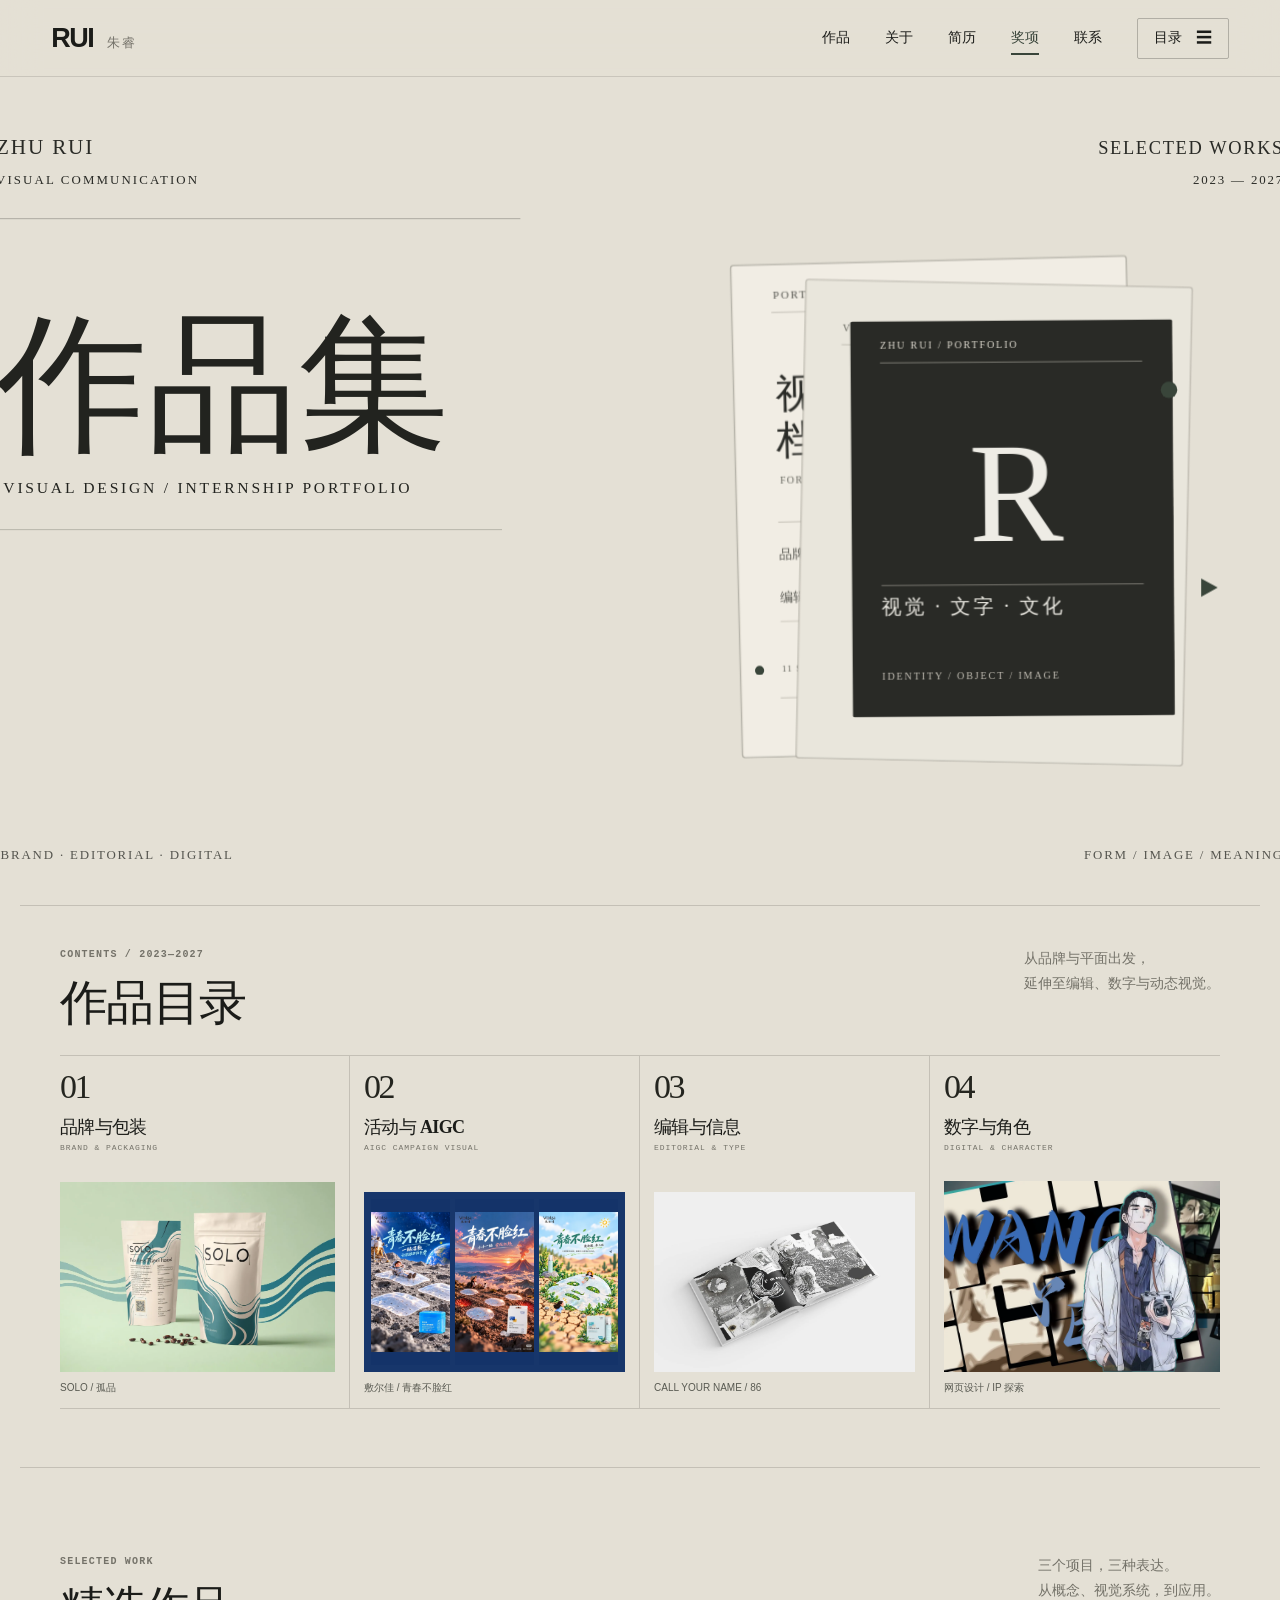
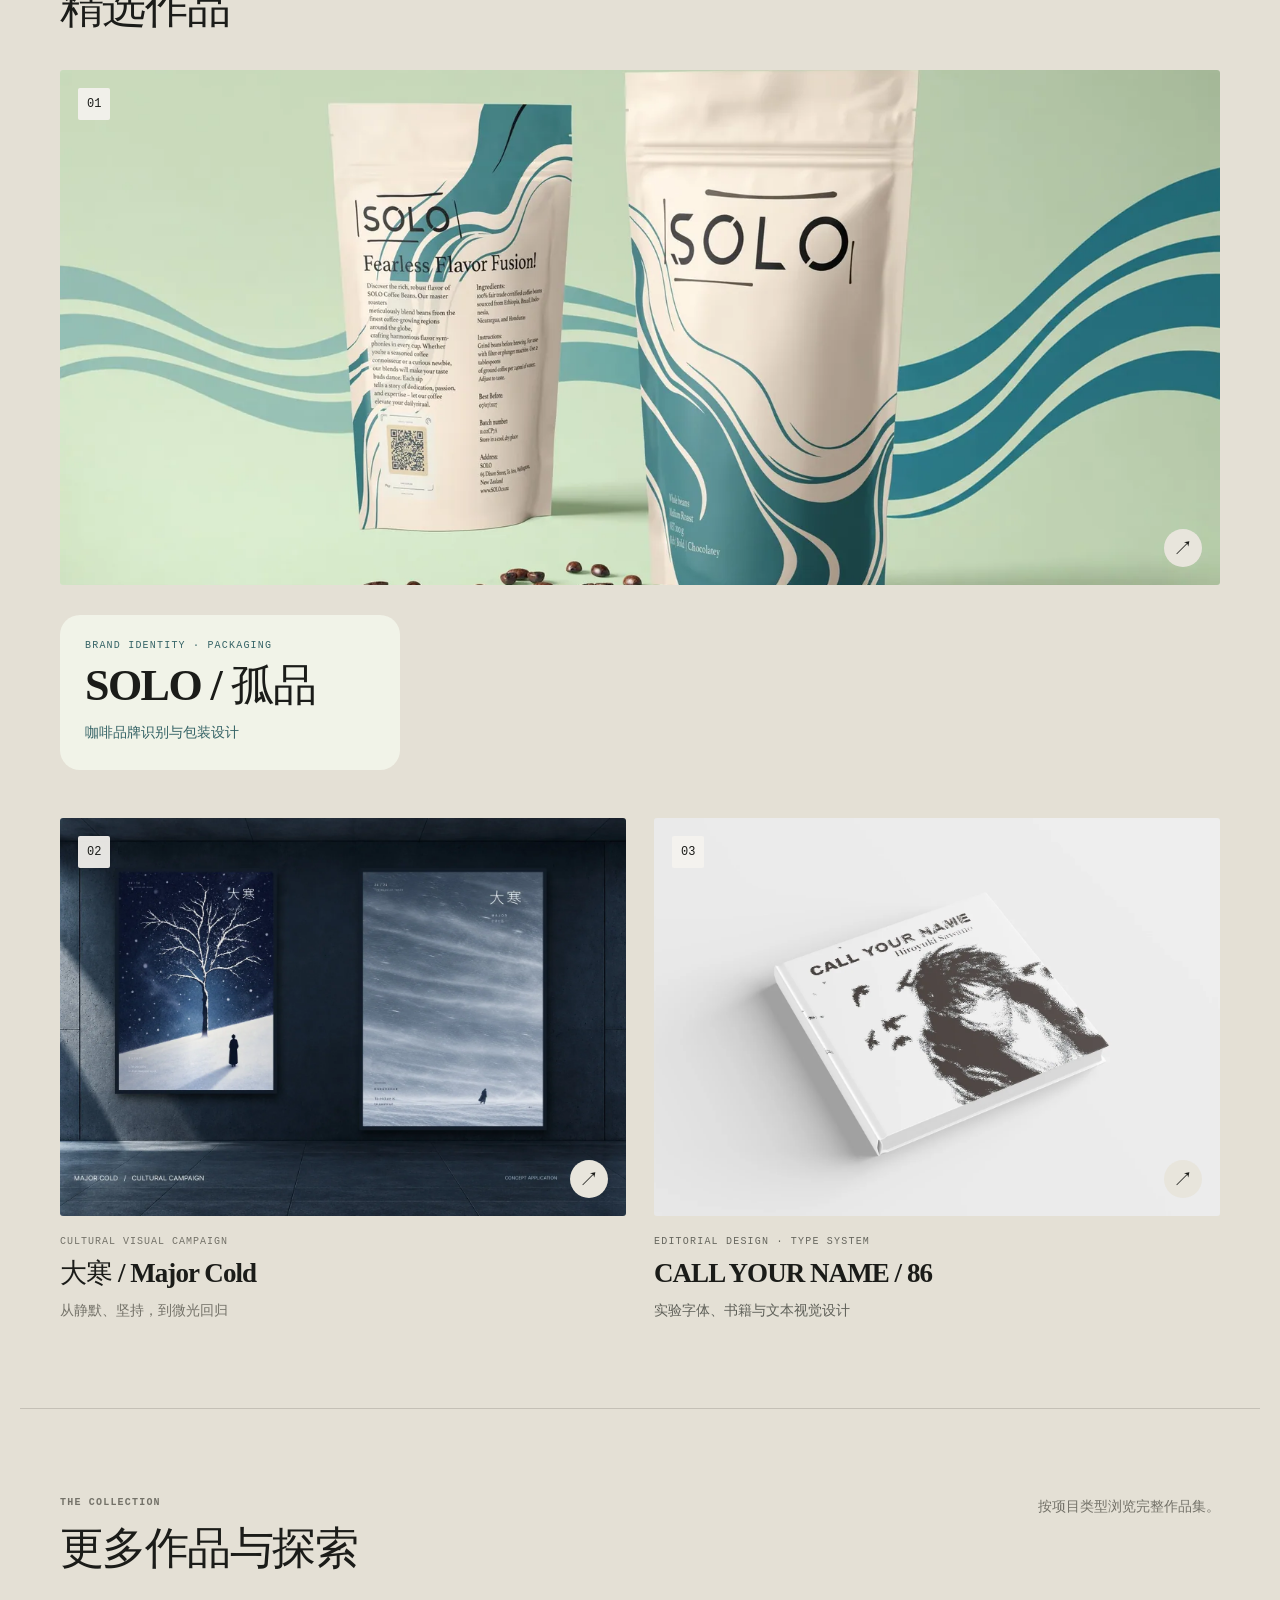
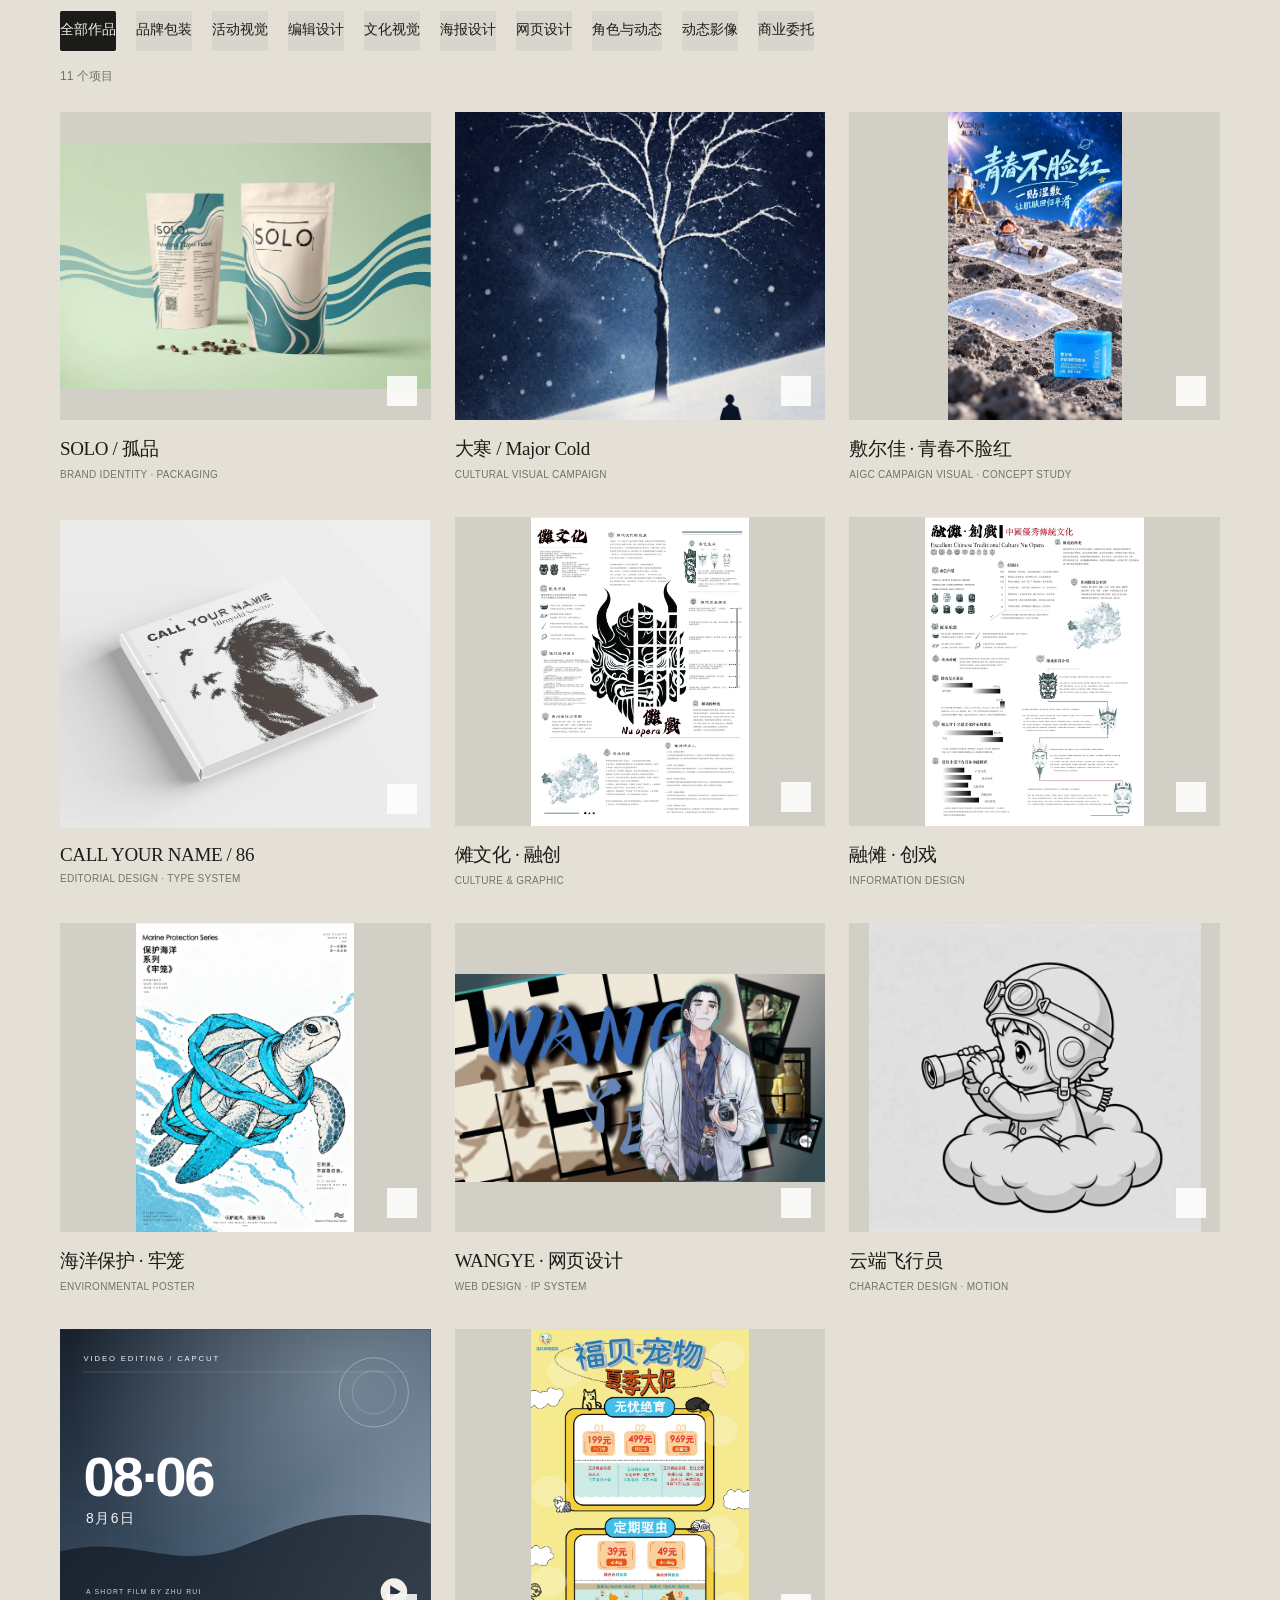
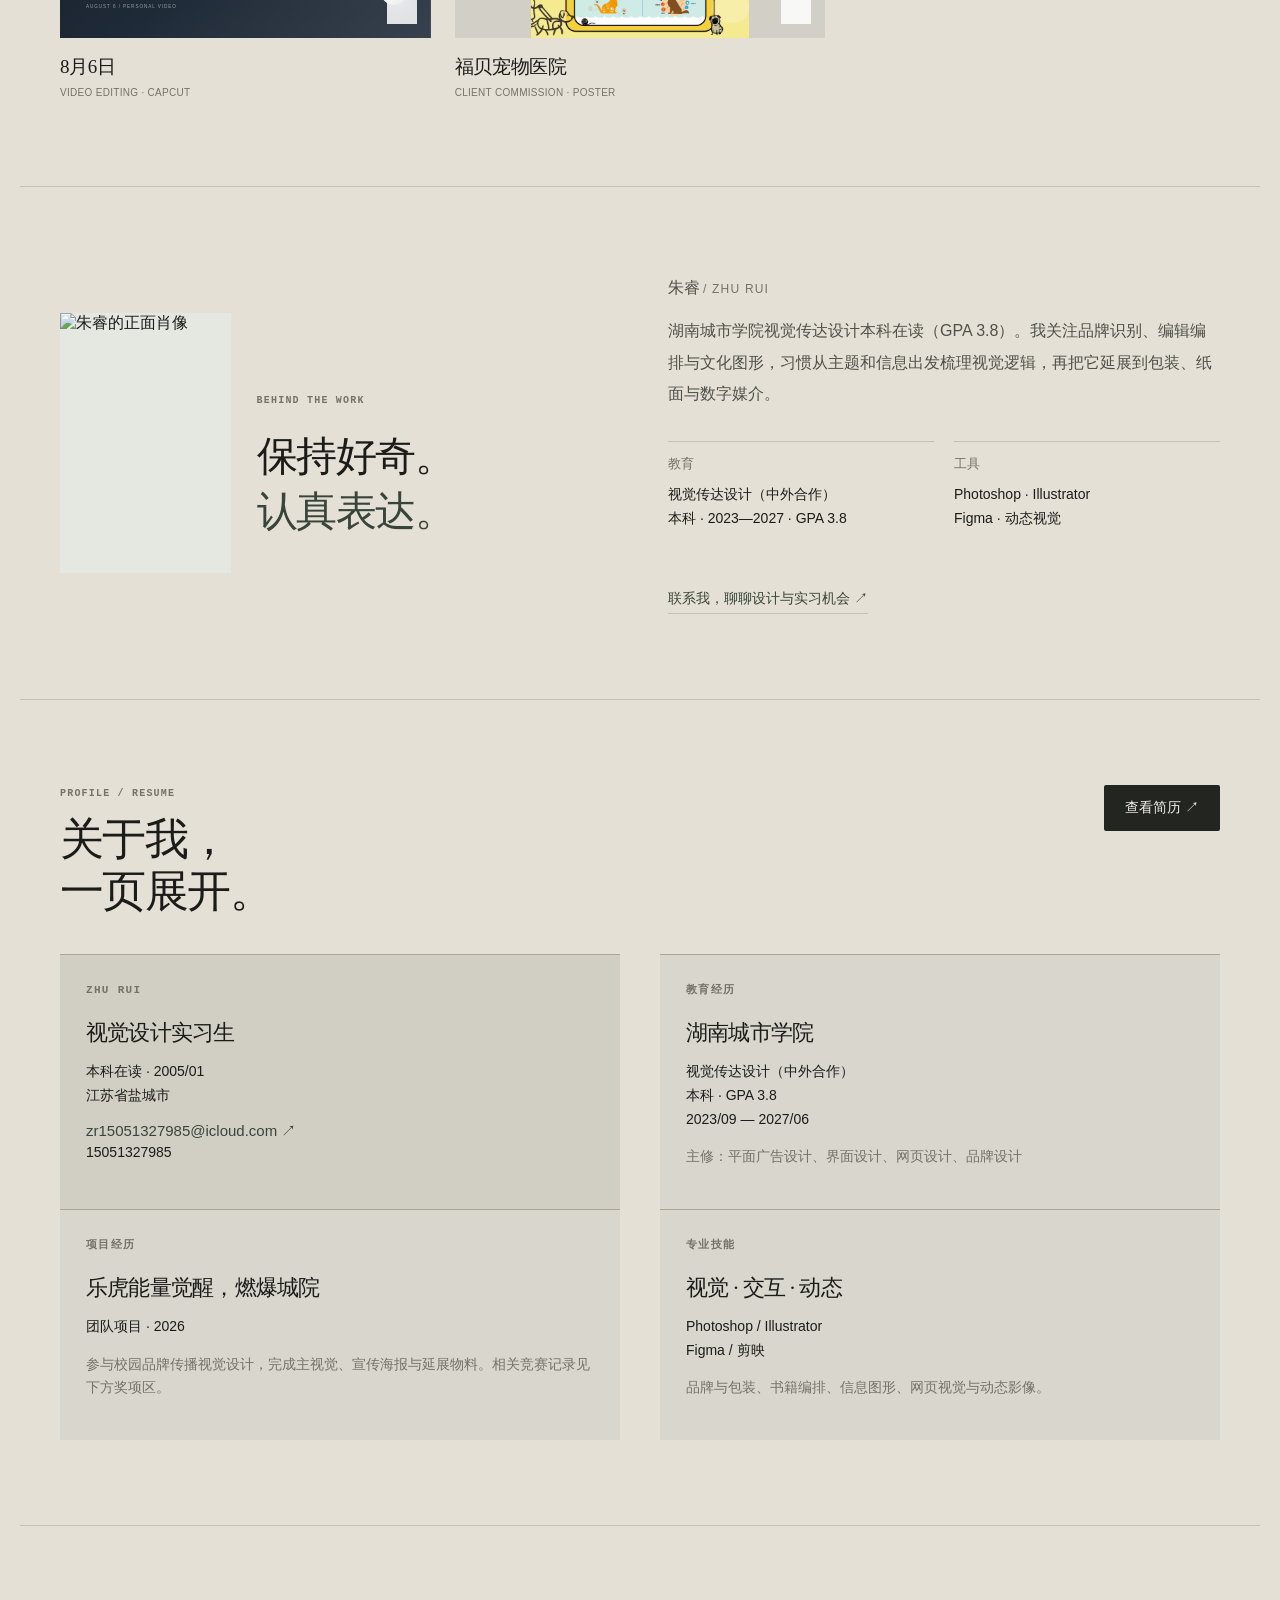
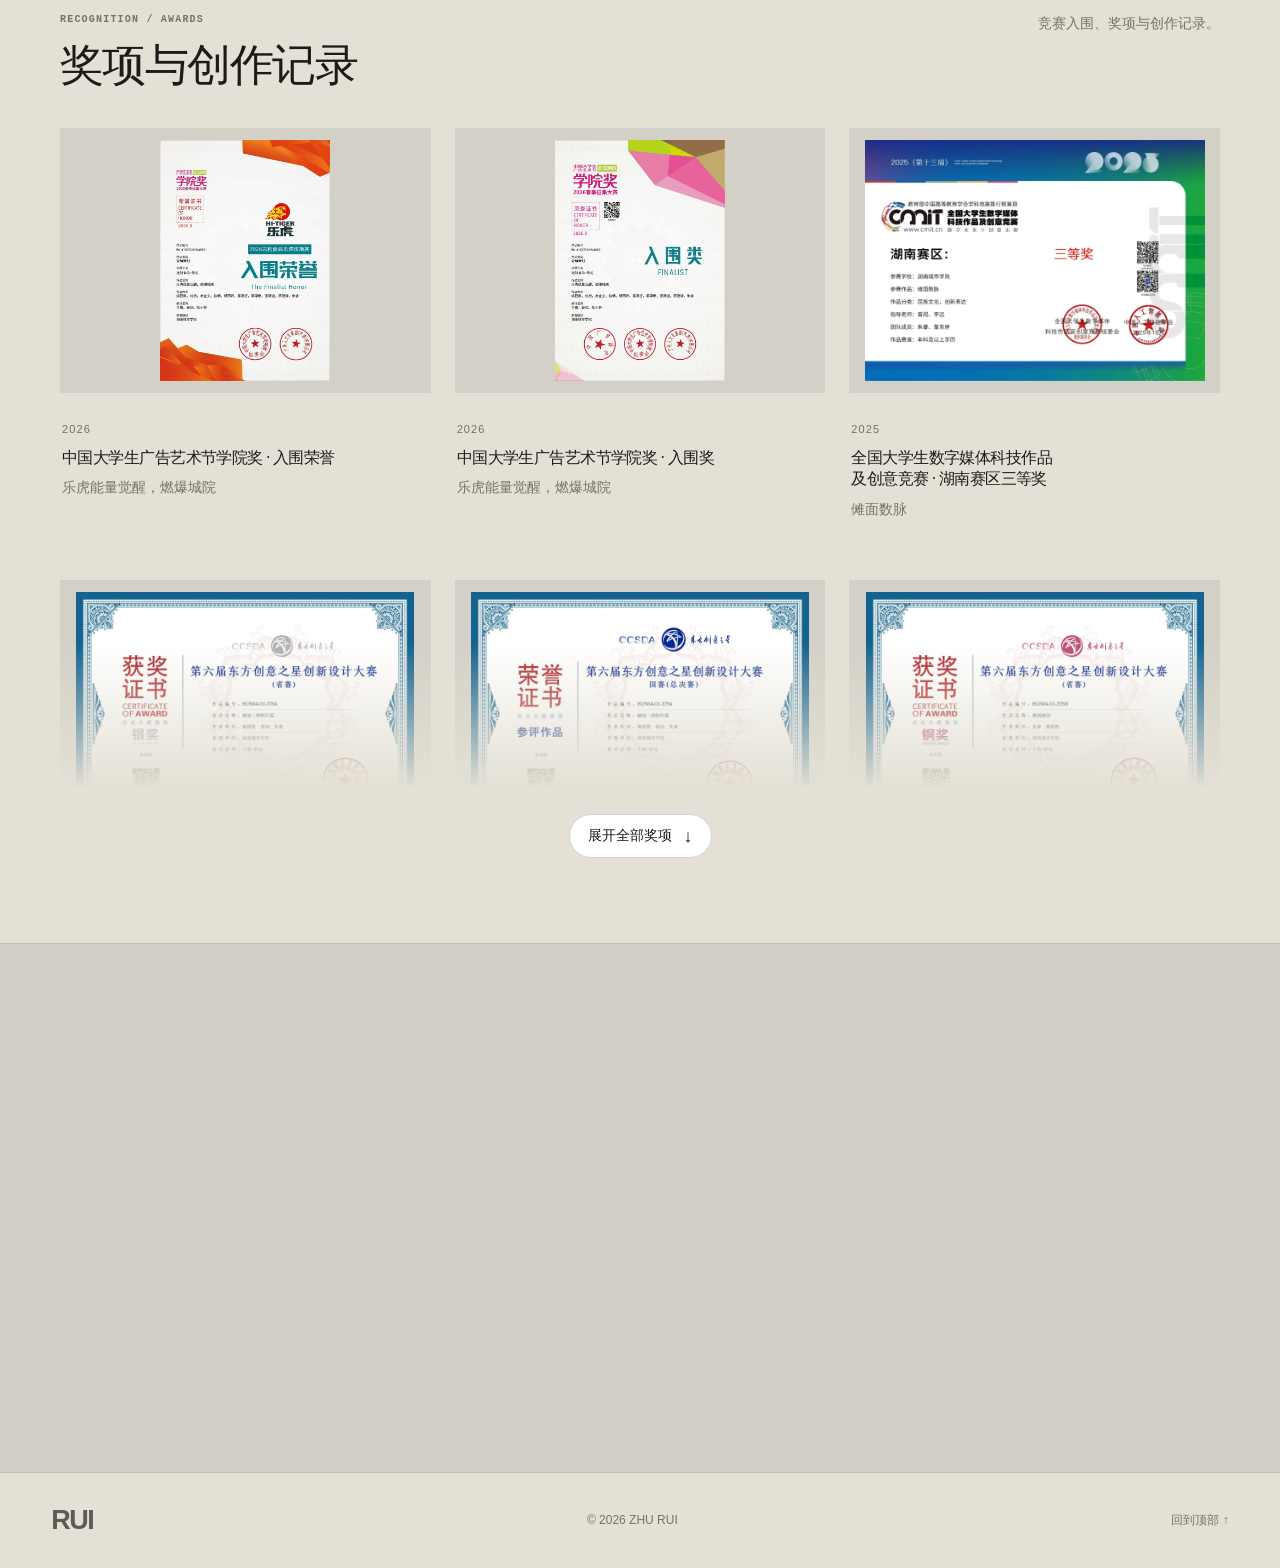
==== commit 6c5b8bda: "Replace rigid event visuals with AIGC campaign series" ====
--- a/index.html
+++ b/index.html
@@ -114,7 +114,7 @@
   <div class="section-head index-heading"><div><p class="eyebrow">CONTENTS / 2023—2027</p><h2 id="portfolio-index-title">作品目录</h2></div><p>从品牌与平面出发，<br>延伸至编辑、数字与动态视觉。</p></div>
   <div class="portfolio-index-grid">
     <button class="portfolio-index-card" data-project="solo"><div class="index-card-head"><span>01</span><span aria-hidden="true">↗</span></div><h3>品牌与包装</h3><p class="index-card-en">BRAND & PACKAGING</p><div class="index-card-image"><img src="assets/solo-hero.webp" width="2000" height="1333" alt=""></div><p class="index-card-note">SOLO / 孤品</p></button>
-    <button class="portfolio-index-card" data-project="event"><div class="index-card-head"><span>02</span><span aria-hidden="true">↗</span></div><h3>活动与传播</h3><p class="index-card-en">EVENT & COMMUNICATION</p><div class="index-card-image"><img src="assets/event-refresh-01.svg" width="1536" height="1024" alt=""></div><p class="index-card-note">敷尔佳 · 活动视觉重制</p></button>
+    <button class="portfolio-index-card" data-project="event"><div class="index-card-head"><span>02</span><span aria-hidden="true">↗</span></div><h3>活动与 AIGC</h3><p class="index-card-en">AIGC CAMPAIGN VISUAL</p><div class="index-card-image event-index-cover"><img src="assets/event-aigc-01-web.jpg" width="850" height="1510" alt=""><img src="assets/event-aigc-02-web.jpg" width="850" height="1510" alt=""><img src="assets/event-aigc-03-web.jpg" width="850" height="1510" alt=""></div><p class="index-card-note">敷尔佳 / 青春不脸红</p></button>
     <button class="portfolio-index-card" data-project="book"><div class="index-card-head"><span>03</span><span aria-hidden="true">↗</span></div><h3>编辑与信息</h3><p class="index-card-en">EDITORIAL & TYPE</p><div class="index-card-image"><img src="assets/book-collage.webp" width="2200" height="1467" alt=""></div><p class="index-card-note">CALL YOUR NAME / 86</p></button>
     <button class="portfolio-index-card" data-project="wangye"><div class="index-card-head"><span>04</span><span aria-hidden="true">↗</span></div><h3>数字与角色</h3><p class="index-card-en">DIGITAL & CHARACTER</p><div class="index-card-image"><img src="assets/wangye-hero.webp" width="1920" height="1080" alt=""></div><p class="index-card-note">网页设计 / IP 探索</p></button>
   </div>
--- a/styles.css
+++ b/styles.css
@@ -185,3 +185,13 @@
 .card[data-id="video"] .card-media{background:#202b38}
 .card[data-id="video"] .card-media img{object-fit:contain}
 @media(max-width:650px){.section{border-top:1px solid var(--line)}.resume-card{padding:22px}.contact{padding-block:68px}.award-media{background:#d3d0c7}}
+
+/* 敷尔佳活动视觉重制：主题主图、系列延展与参与信息分层呈现 */
+.event-hero-case{display:grid;grid-template-columns:minmax(0,1.25fr) minmax(280px,.75fr);gap:clamp(24px,5vw,72px);align-items:center;padding:42px 0 56px;border-bottom:1px solid var(--line)}
+.event-case figure{min-width:0;margin:0}.event-case .image-button{display:block;width:100%;padding:0;background:#f3f1e9;border:0}.event-case img{display:block;width:100%;height:auto;max-height:850px;object-fit:contain}.event-case figcaption{margin-top:11px;color:var(--muted);font-size:12px}.event-brief h3,.event-section-head h3,.event-rules h3{font-size:clamp(25px,3.6vw,40px);line-height:1.38;letter-spacing:-.04em;margin:17px 0 20px}.event-brief>p:not(.eyebrow),.event-rules>div>p:not(.eyebrow){font-size:16px;line-height:1.9;color:var(--muted)}.event-brief dl{display:grid;gap:18px;margin-top:28px}.event-brief dt{font-size:11px;color:var(--muted);margin-bottom:5px}.event-brief dd{font-size:14px;margin:0}.event-series{display:grid;grid-template-columns:1fr 1fr;gap:20px;padding:56px 0;border-bottom:1px solid var(--line)}.event-section-head{grid-column:1/-1;display:flex;align-items:baseline;justify-content:space-between;gap:20px}.event-section-head h3{font-size:28px;margin:0}.event-series figure .image-button{aspect-ratio:1.5;display:grid;place-items:center}.event-series figure img{width:100%;height:100%;object-fit:contain}.event-rules{display:grid;grid-template-columns:minmax(240px,.65fr) minmax(300px,1fr);gap:clamp(24px,5vw,72px);align-items:center;padding:56px 0 20px}.event-rules figure{max-width:440px;justify-self:center}.event-rules figure .image-button{padding:16px;background:#f3f1e9}.event-rules figure img{max-height:760px}
+@media(max-width:700px){.event-hero-case,.event-rules{grid-template-columns:1fr;gap:25px;padding:30px 0}.event-brief h3,.event-rules h3{font-size:28px}.event-series{gap:16px;padding:32px 0}.event-section-head{display:block}.event-section-head h3{margin-top:10px;font-size:24px}.event-case figcaption{font-size:11px}}
+
+/* 敷尔佳 AIGC 概念系列：用场景叙事展示三张海报 */
+.portfolio-index-card .event-index-cover{display:grid;grid-template-columns:repeat(3,minmax(0,1fr));gap:5px;padding:7px;background:#17366b}.portfolio-index-card .event-index-cover img{width:100%;height:100%;object-fit:contain;background:#143369}
+.event-case{max-width:1320px;margin:0 auto}.event-hero-case{display:grid;grid-template-columns:minmax(260px,.75fr) minmax(340px,1.25fr);gap:clamp(28px,6vw,86px);align-items:center;padding:38px 0 64px;border-bottom:1px solid var(--line)}.event-hero-case figure,.event-sequence figure{margin:0;min-width:0}.event-case .image-button{display:block;width:100%;padding:0;border:0;background:#e9e5df}.event-case img{display:block;width:100%;height:auto;max-height:980px;object-fit:contain}.event-case figcaption{margin-top:11px;color:var(--muted);font-size:12px;line-height:1.6}.event-brief h3,.event-making h3{font-size:clamp(30px,4.8vw,56px);line-height:1.35;letter-spacing:-.045em;margin:18px 0 24px}.event-brief>p:not(.eyebrow){font-size:17px;line-height:1.95;color:var(--muted);max-width:660px}.event-brief dl{display:grid;grid-template-columns:1fr 1fr;gap:24px;margin-top:38px}.event-brief dt{font-size:11px;color:var(--muted);margin-bottom:7px}.event-brief dd{margin:0;font-size:14px;line-height:1.6}.event-sequence{display:grid;grid-template-columns:1fr 1fr;gap:30px;padding:60px 0;border-bottom:1px solid var(--line)}.event-section-head{grid-column:1/-1;display:flex;align-items:end;justify-content:space-between;gap:30px}.event-section-head h3{max-width:640px;font-size:clamp(21px,3vw,34px);line-height:1.5;margin:0}.event-sequence .image-button{aspect-ratio:942/1672;display:grid;place-items:center;background:#ede9e1}.event-sequence img{width:100%;height:100%;object-fit:contain}.event-making{padding:60px 0 25px}.event-making h3{font-size:clamp(28px,4vw,46px)}.event-making-grid{display:grid;grid-template-columns:repeat(3,1fr);gap:30px;margin:38px 0}.event-making-grid article{border-top:1px solid var(--line);padding-top:16px}.event-making-grid article span{font-size:11px;letter-spacing:.08em;color:var(--blue)}.event-making-grid article p{font-size:15px;line-height:1.8;color:var(--muted);margin:12px 0 0}.event-disclosure{border-left:3px solid var(--blue);padding:10px 0 10px 15px;color:var(--muted);font-size:12px;line-height:1.7;margin-top:32px}
+@media(max-width:720px){.event-hero-case{grid-template-columns:1fr;gap:28px;padding:26px 0 40px}.event-hero-case figure{max-width:520px;margin:auto}.event-brief h3,.event-making h3{font-size:32px}.event-brief>p:not(.eyebrow){font-size:15px}.event-brief dl{gap:16px}.event-sequence{gap:16px;padding:40px 0}.event-section-head{display:block}.event-section-head h3{margin-top:12px}.event-sequence figcaption{font-size:10px}.event-making-grid{grid-template-columns:1fr;gap:20px;margin:24px 0}.event-making{padding:40px 0 20px}}
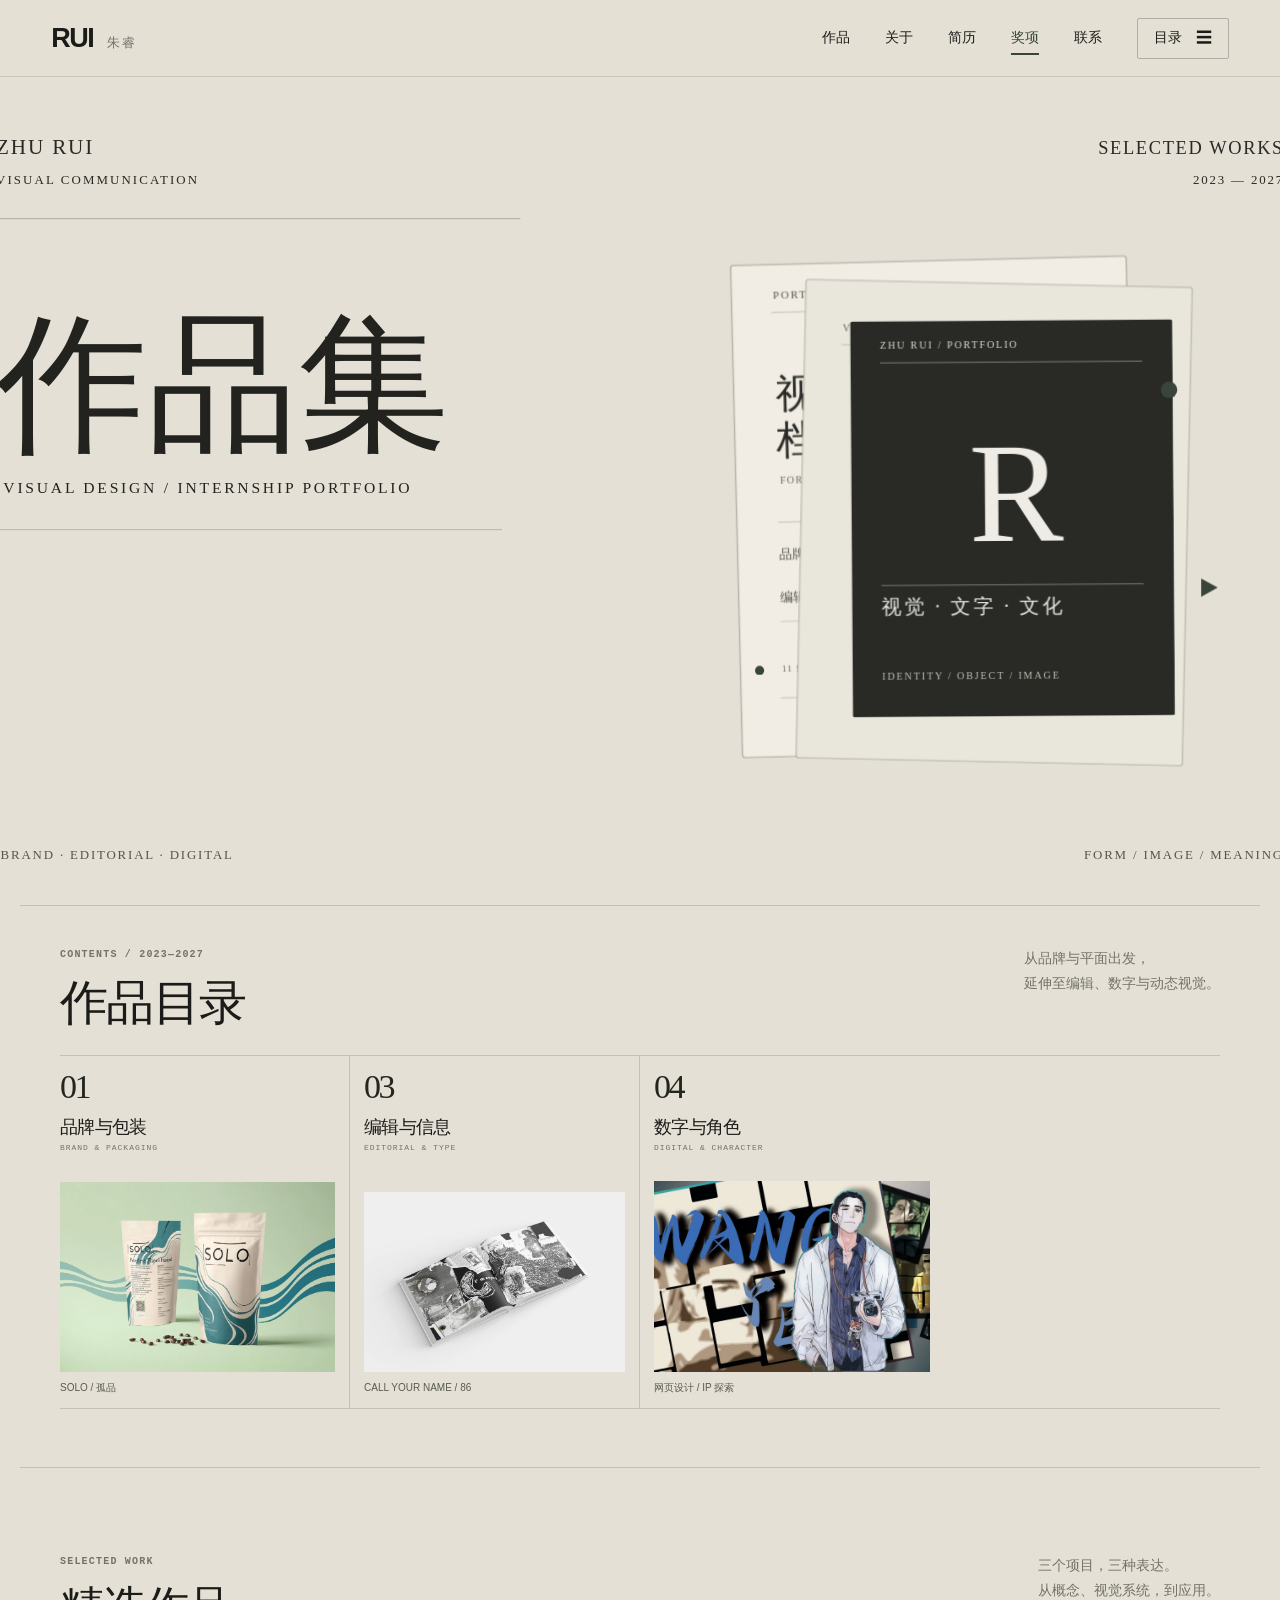
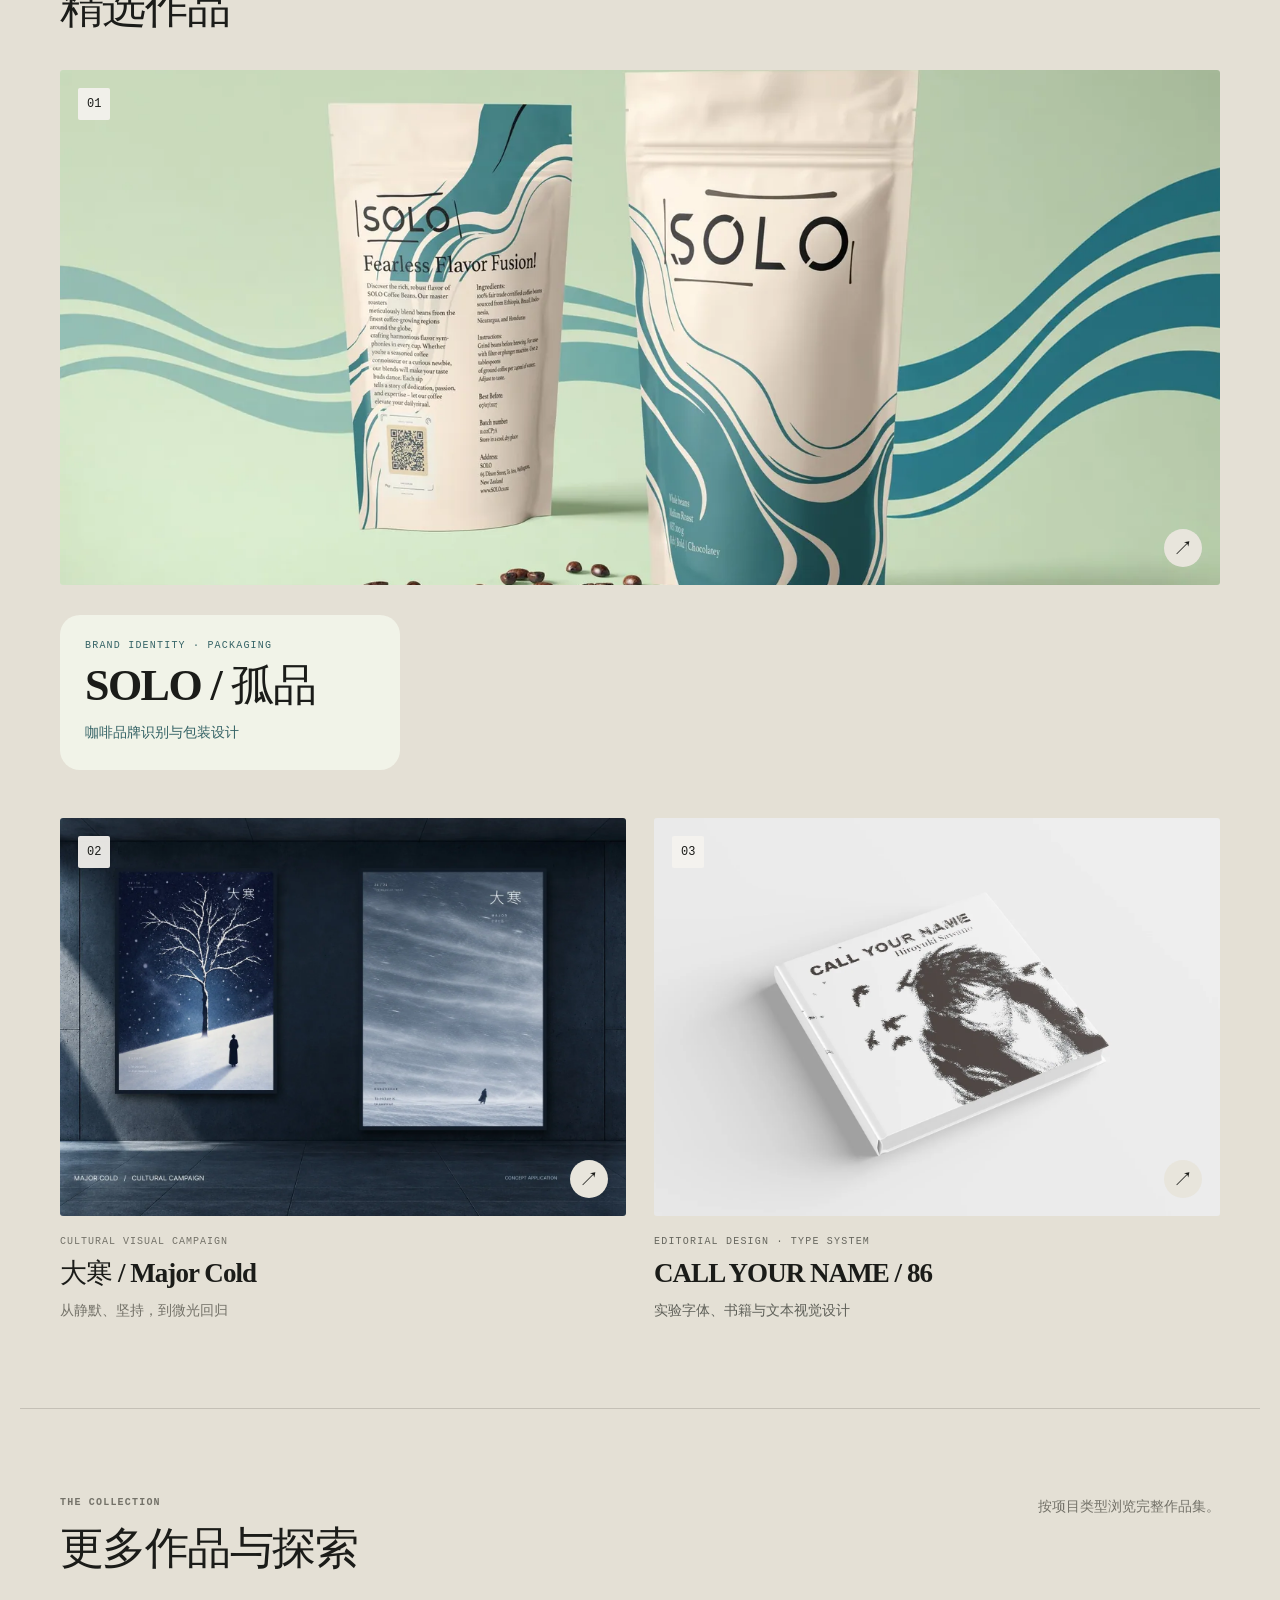
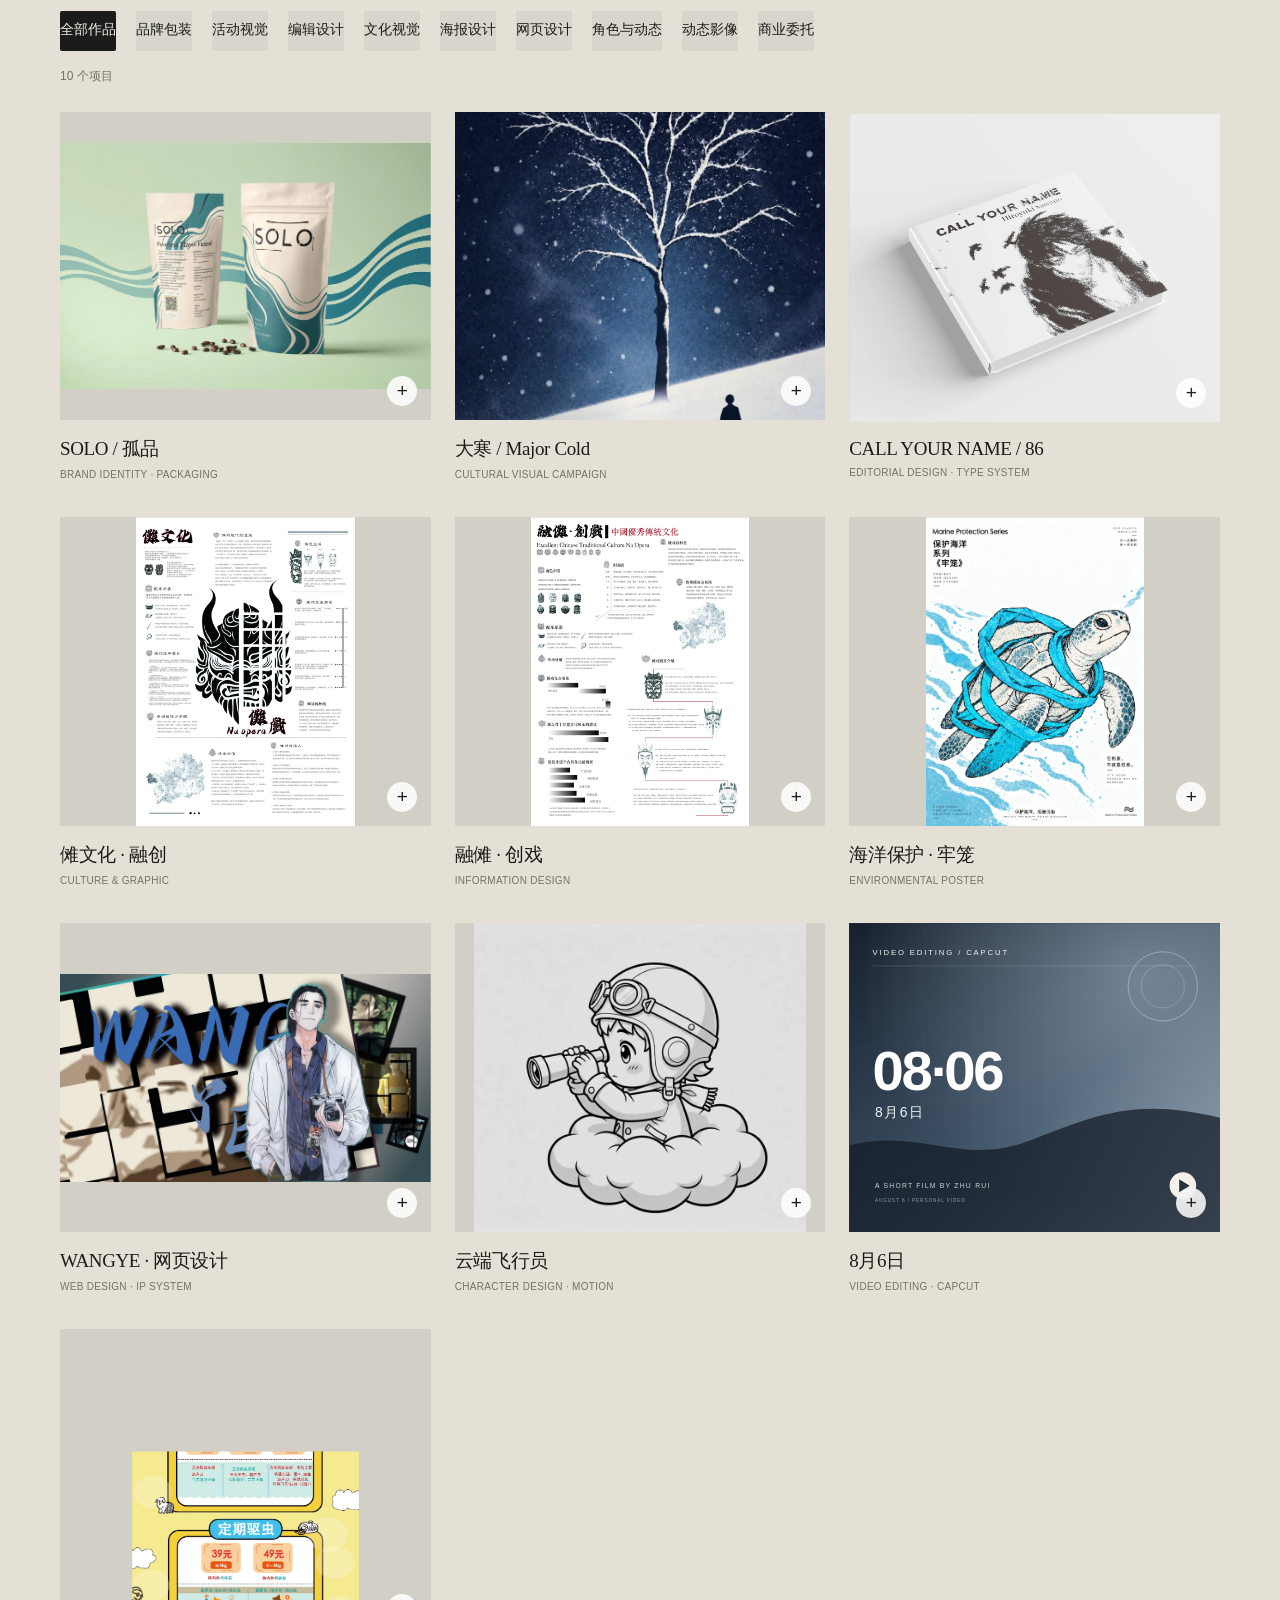
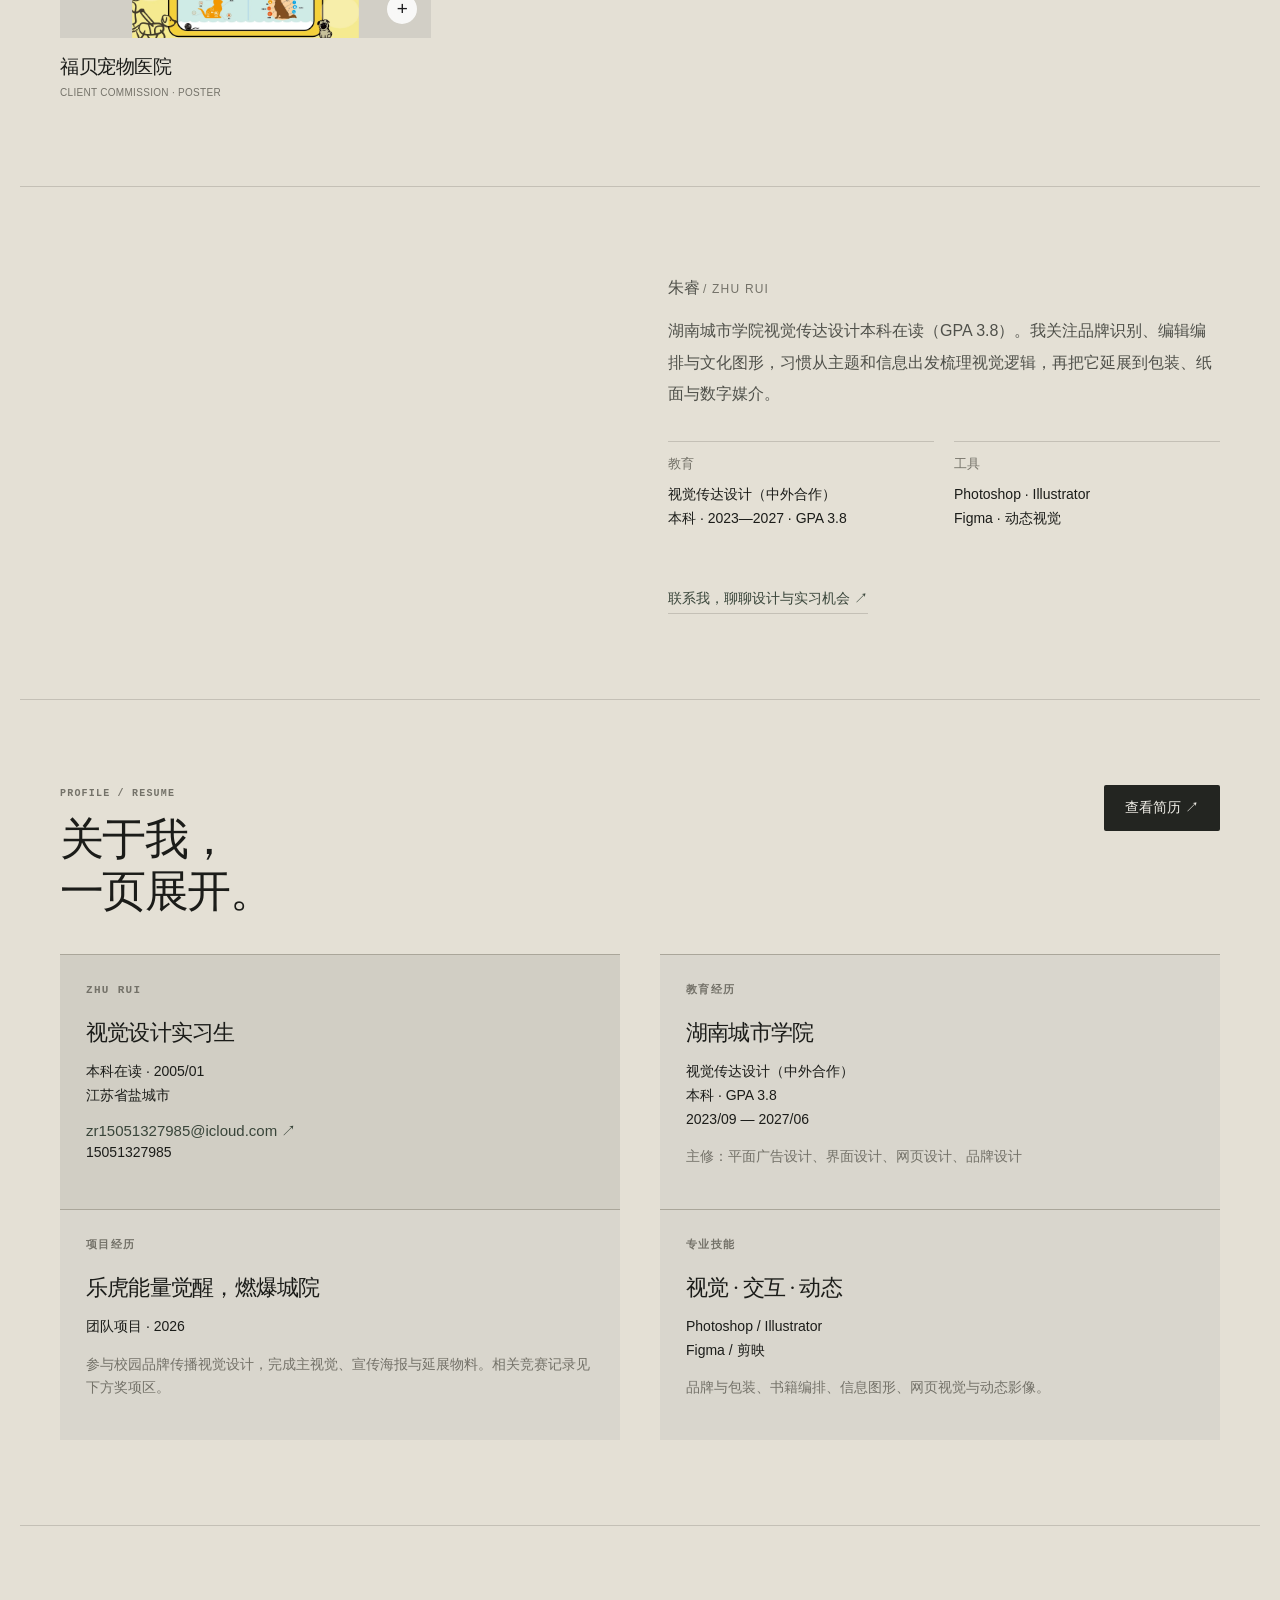
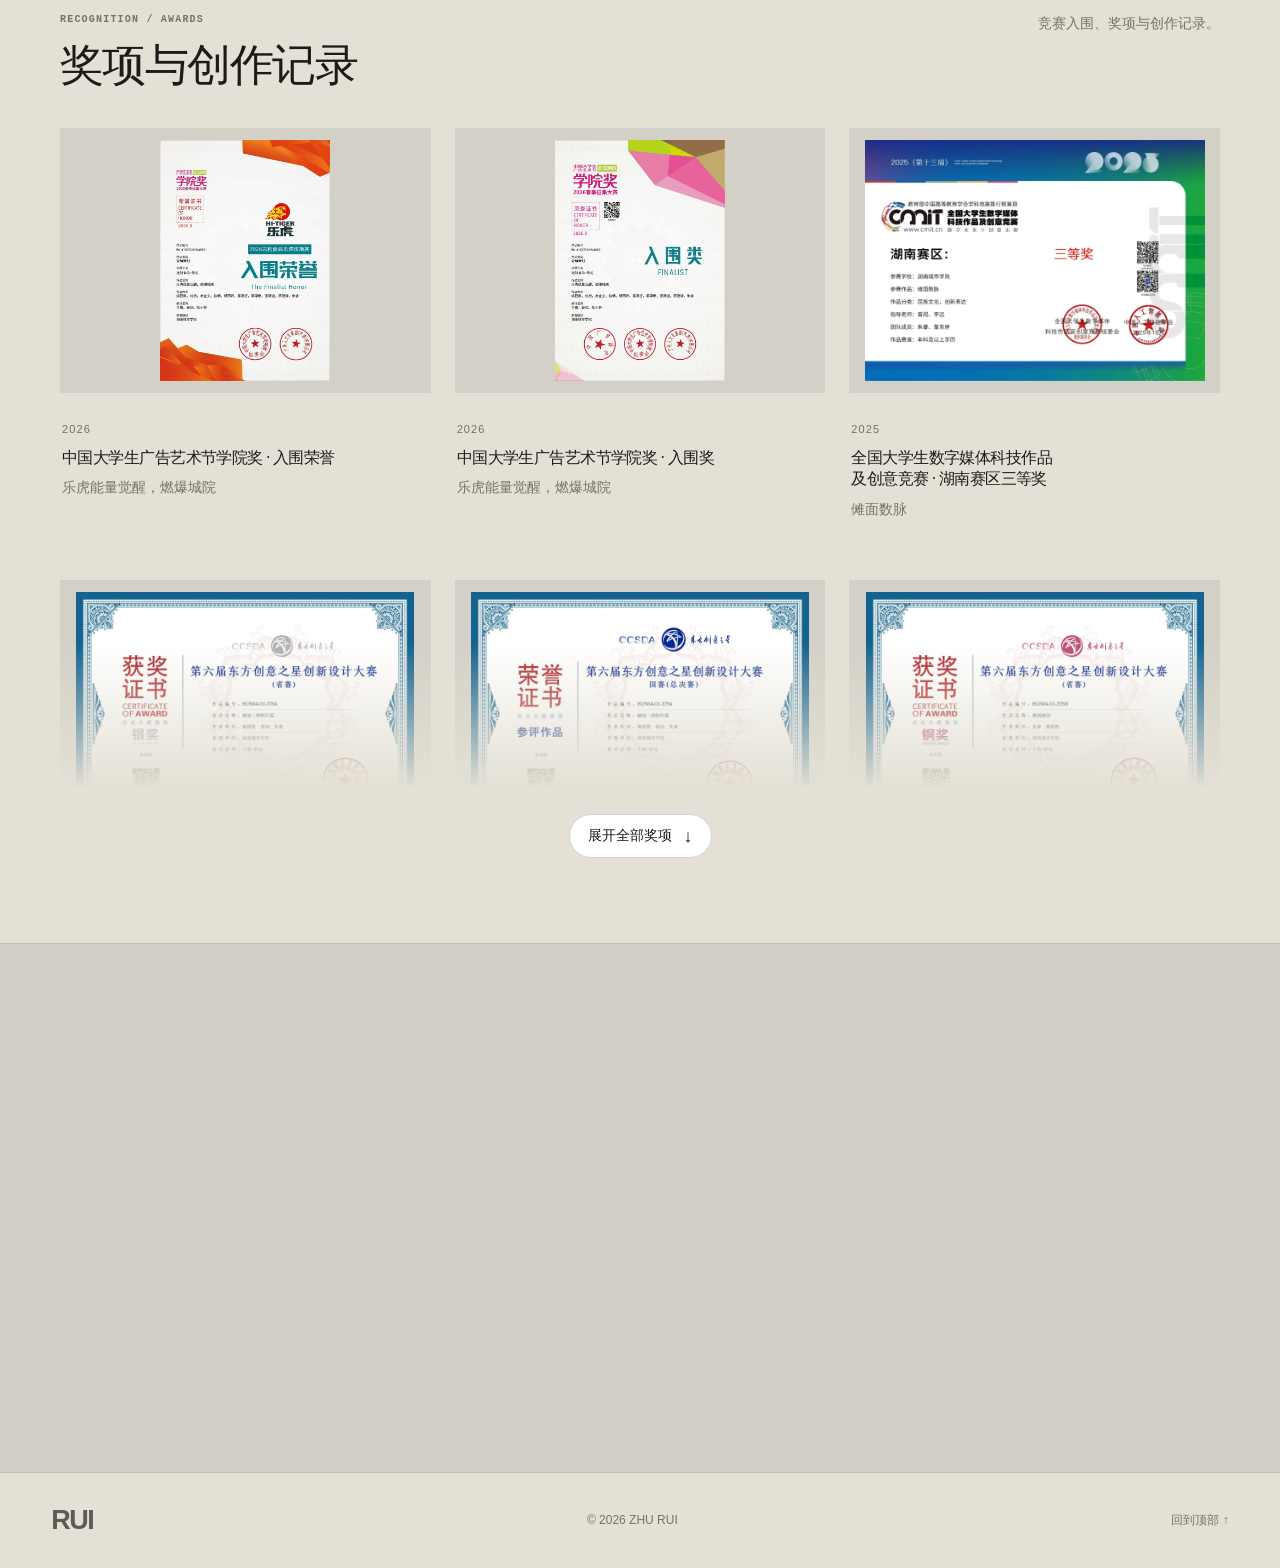
==== commit 9363c865: "Remove third-party reference artwork from portfolio" ====
--- a/index.html
+++ b/index.html
@@ -114,7 +114,6 @@
   <div class="section-head index-heading"><div><p class="eyebrow">CONTENTS / 2023—2027</p><h2 id="portfolio-index-title">作品目录</h2></div><p>从品牌与平面出发，<br>延伸至编辑、数字与动态视觉。</p></div>
   <div class="portfolio-index-grid">
     <button class="portfolio-index-card" data-project="solo"><div class="index-card-head"><span>01</span><span aria-hidden="true">↗</span></div><h3>品牌与包装</h3><p class="index-card-en">BRAND & PACKAGING</p><div class="index-card-image"><img src="assets/solo-hero.webp" width="2000" height="1333" alt=""></div><p class="index-card-note">SOLO / 孤品</p></button>
-    <button class="portfolio-index-card" data-project="event"><div class="index-card-head"><span>02</span><span aria-hidden="true">↗</span></div><h3>活动与 AIGC</h3><p class="index-card-en">AIGC CAMPAIGN VISUAL</p><div class="index-card-image event-index-cover"><img src="assets/event-aigc-01-web.jpg" width="850" height="1510" alt=""><img src="assets/event-aigc-02-web.jpg" width="850" height="1510" alt=""><img src="assets/event-aigc-03-web.jpg" width="850" height="1510" alt=""></div><p class="index-card-note">敷尔佳 / 青春不脸红</p></button>
     <button class="portfolio-index-card" data-project="book"><div class="index-card-head"><span>03</span><span aria-hidden="true">↗</span></div><h3>编辑与信息</h3><p class="index-card-en">EDITORIAL & TYPE</p><div class="index-card-image"><img src="assets/book-collage.webp" width="2200" height="1467" alt=""></div><p class="index-card-note">CALL YOUR NAME / 86</p></button>
     <button class="portfolio-index-card" data-project="wangye"><div class="index-card-head"><span>04</span><span aria-hidden="true">↗</span></div><h3>数字与角色</h3><p class="index-card-en">DIGITAL & CHARACTER</p><div class="index-card-image"><img src="assets/wangye-hero.webp" width="1920" height="1080" alt=""></div><p class="index-card-note">网页设计 / IP 探索</p></button>
   </div>
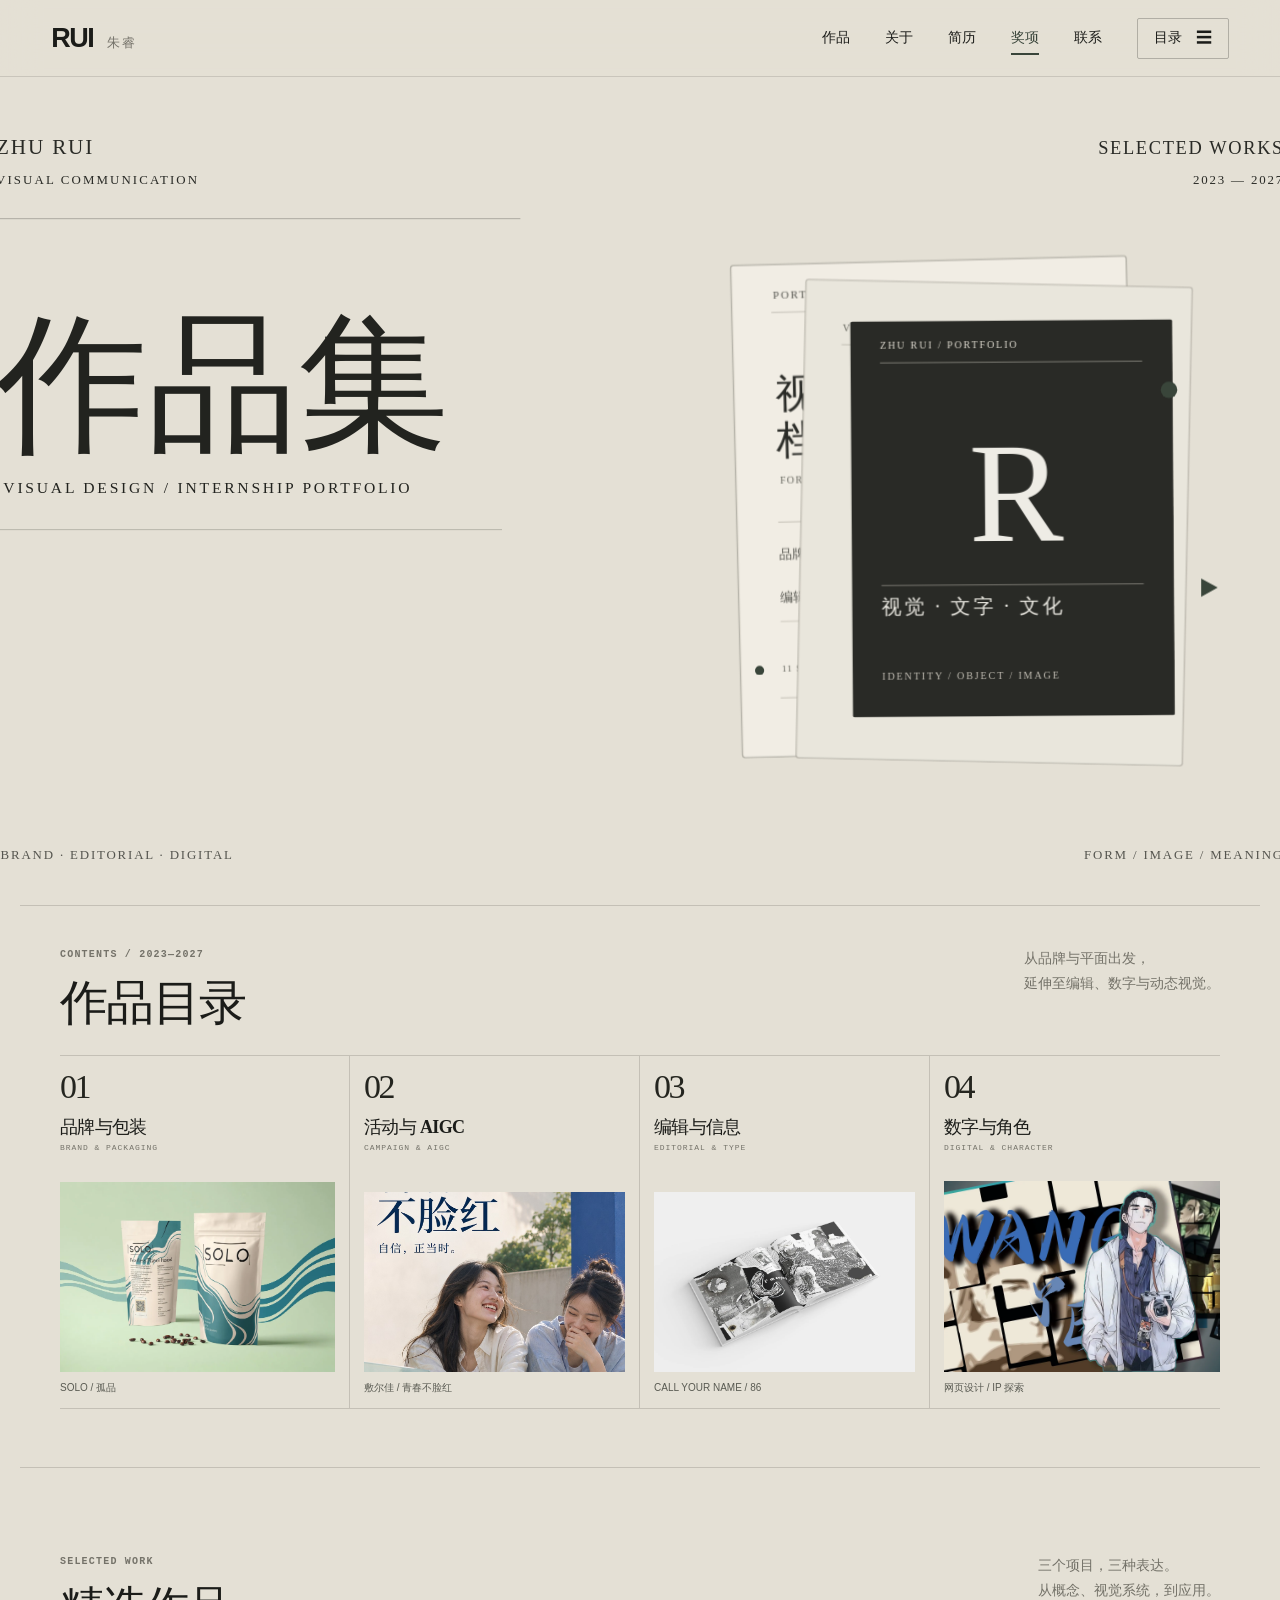
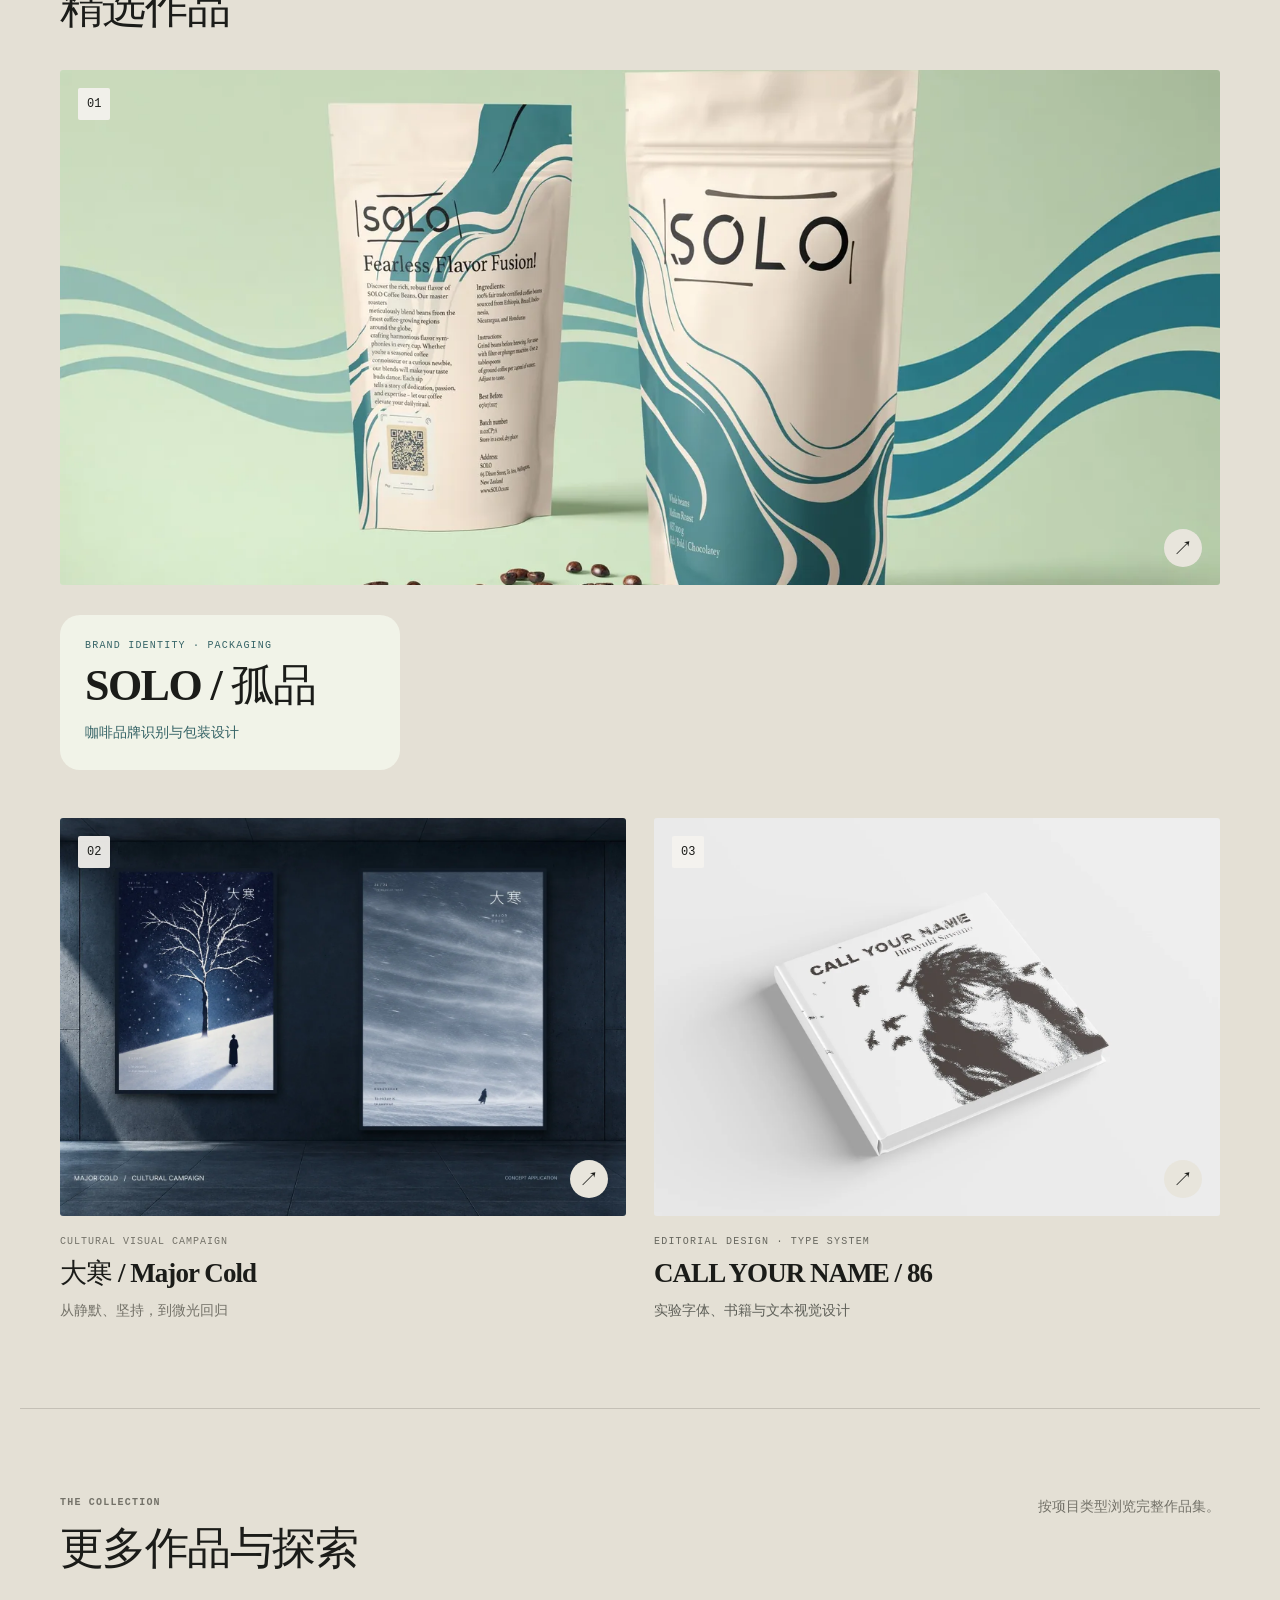
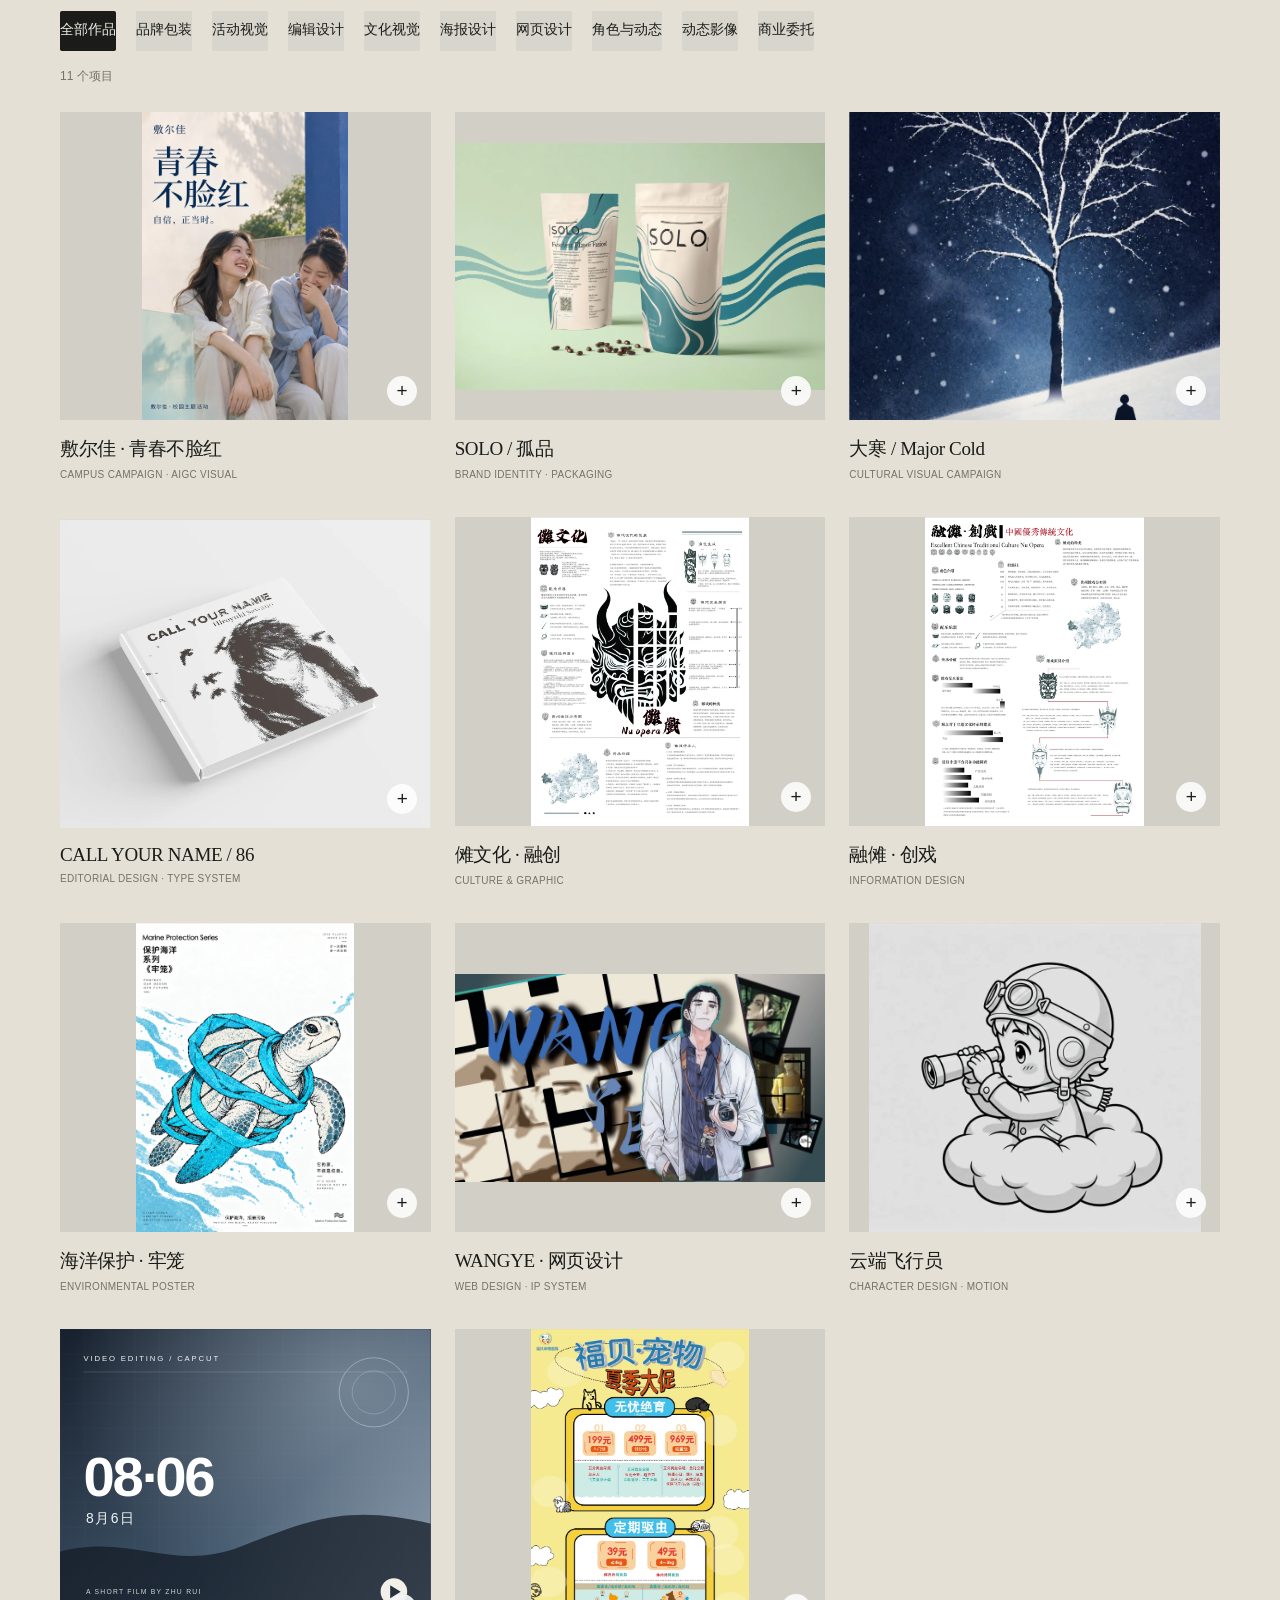
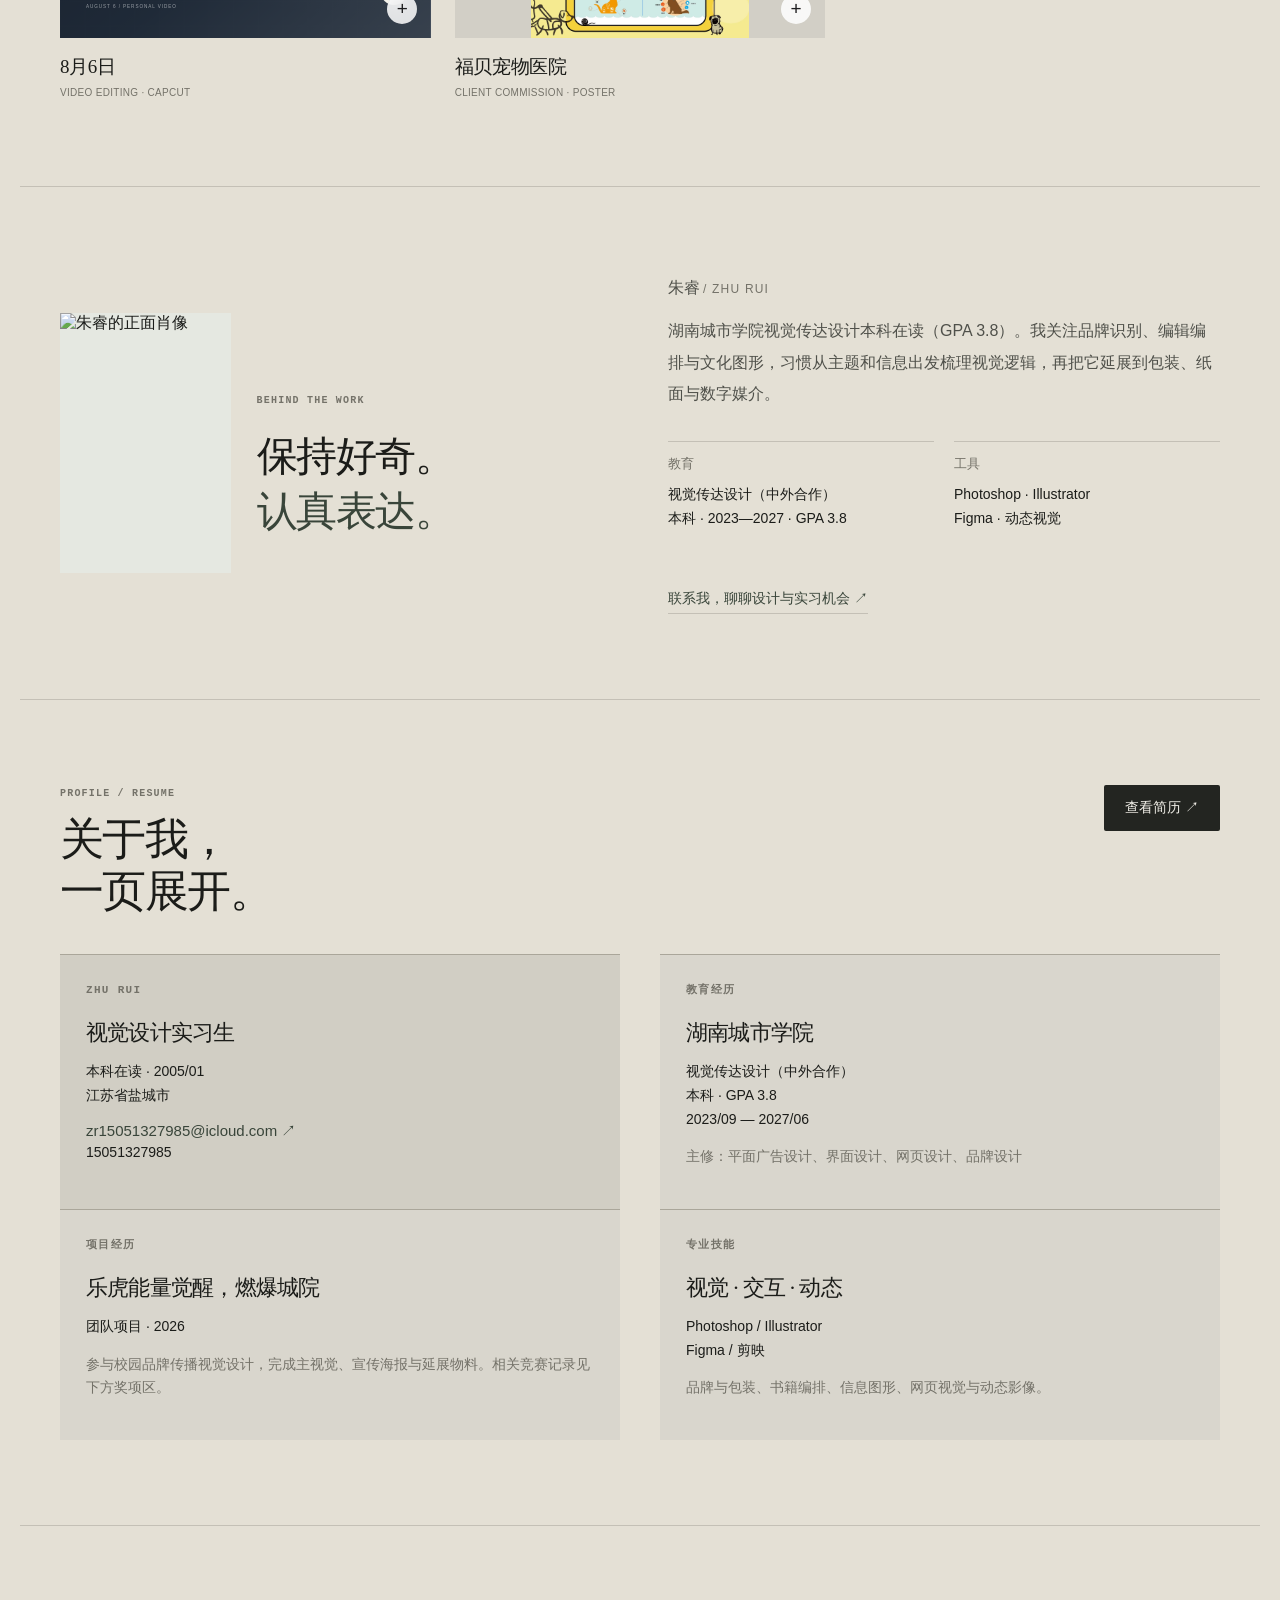
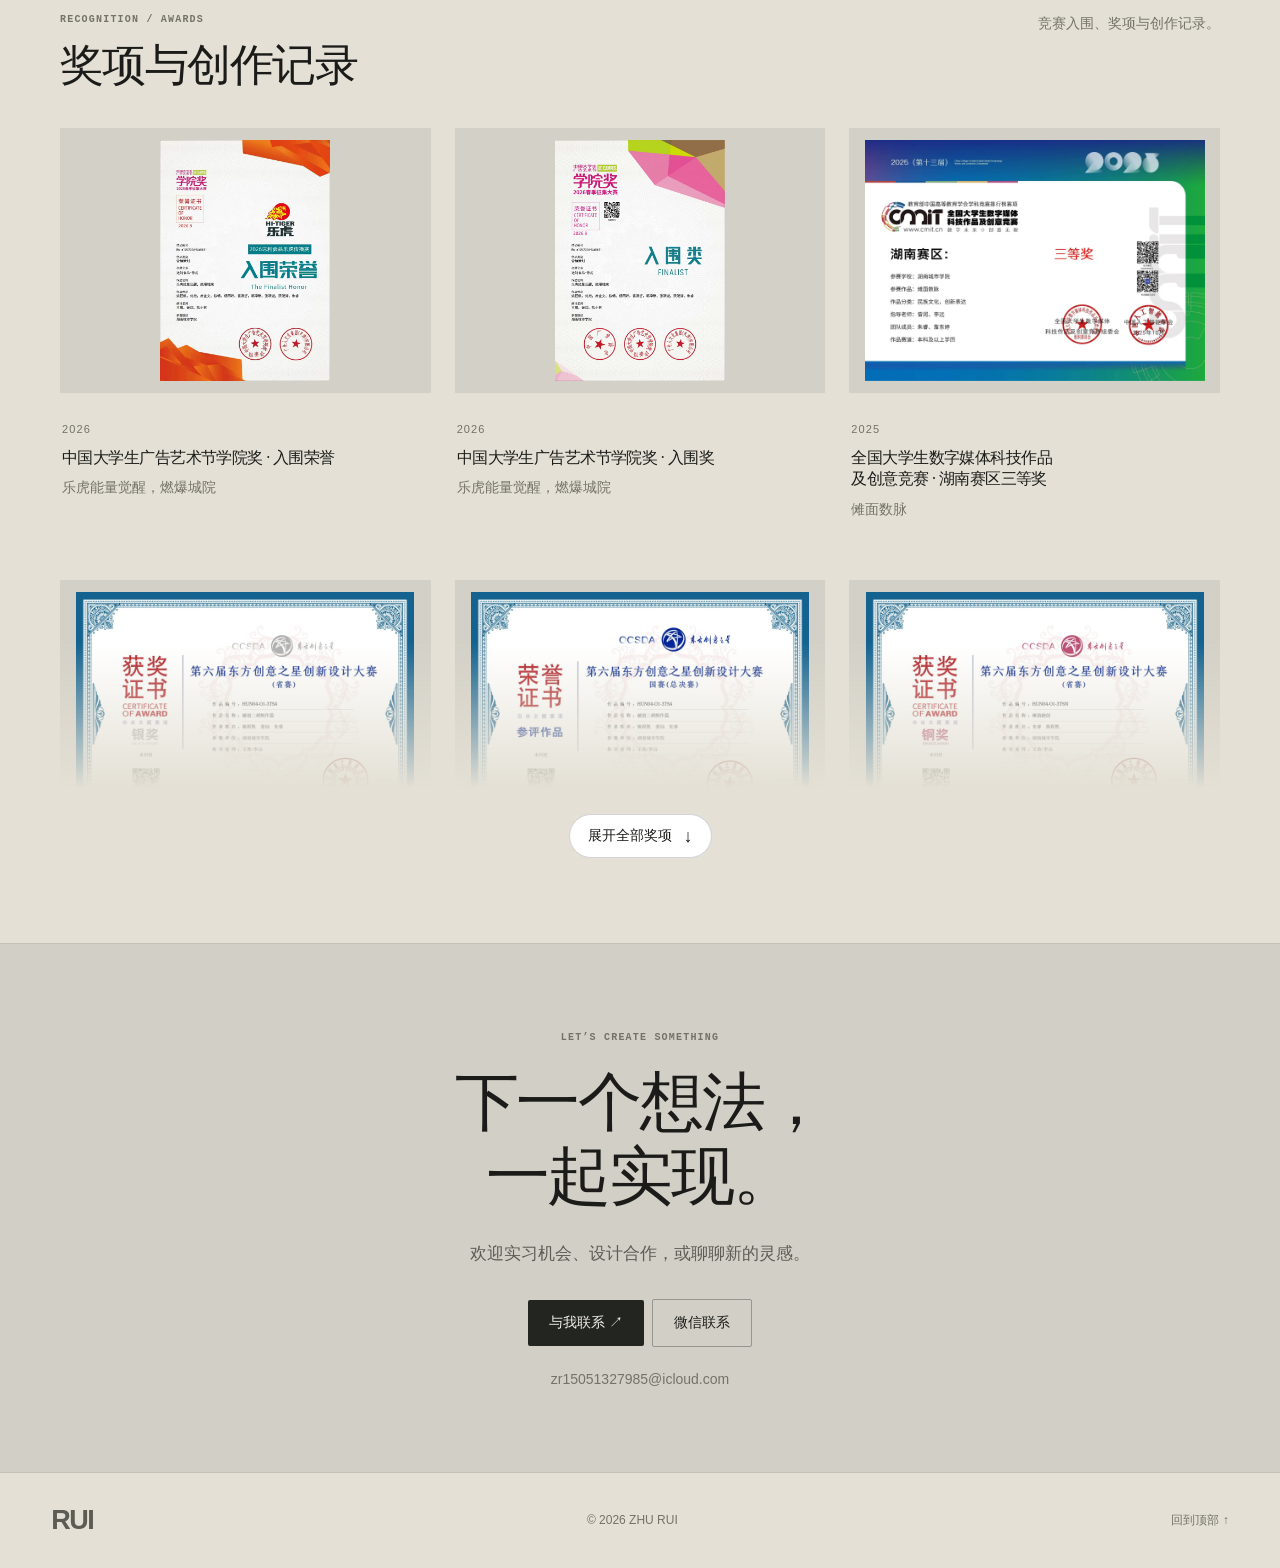
==== commit 733fb1a6: "Add original three-part photographic AIGC campus campaign series" ====
--- a/index.html
+++ b/index.html
@@ -114,6 +114,7 @@
   <div class="section-head index-heading"><div><p class="eyebrow">CONTENTS / 2023—2027</p><h2 id="portfolio-index-title">作品目录</h2></div><p>从品牌与平面出发，<br>延伸至编辑、数字与动态视觉。</p></div>
   <div class="portfolio-index-grid">
     <button class="portfolio-index-card" data-project="solo"><div class="index-card-head"><span>01</span><span aria-hidden="true">↗</span></div><h3>品牌与包装</h3><p class="index-card-en">BRAND & PACKAGING</p><div class="index-card-image"><img src="assets/solo-hero.webp" width="2000" height="1333" alt=""></div><p class="index-card-note">SOLO / 孤品</p></button>
+    <button class="portfolio-index-card" data-project="event"><div class="index-card-head"><span>02</span><span aria-hidden="true">↗</span></div><h3>活动与 AIGC</h3><p class="index-card-en">CAMPAIGN & AIGC</p><div class="index-card-image"><img src="assets/event-photo-series-01.jpg" width="1024" height="1536" alt="敷尔佳青春不脸红系列"></div><p class="index-card-note">敷尔佳 / 青春不脸红</p></button>
     <button class="portfolio-index-card" data-project="book"><div class="index-card-head"><span>03</span><span aria-hidden="true">↗</span></div><h3>编辑与信息</h3><p class="index-card-en">EDITORIAL & TYPE</p><div class="index-card-image"><img src="assets/book-collage.webp" width="2200" height="1467" alt=""></div><p class="index-card-note">CALL YOUR NAME / 86</p></button>
     <button class="portfolio-index-card" data-project="wangye"><div class="index-card-head"><span>04</span><span aria-hidden="true">↗</span></div><h3>数字与角色</h3><p class="index-card-en">DIGITAL & CHARACTER</p><div class="index-card-image"><img src="assets/wangye-hero.webp" width="1920" height="1080" alt=""></div><p class="index-card-note">网页设计 / IP 探索</p></button>
   </div>
--- a/styles.css
+++ b/styles.css
@@ -195,3 +195,6 @@
 .portfolio-index-card .event-index-cover{display:grid;grid-template-columns:repeat(3,minmax(0,1fr));gap:5px;padding:7px;background:#17366b}.portfolio-index-card .event-index-cover img{width:100%;height:100%;object-fit:contain;background:#143369}
 .event-case{max-width:1320px;margin:0 auto}.event-hero-case{display:grid;grid-template-columns:minmax(260px,.75fr) minmax(340px,1.25fr);gap:clamp(28px,6vw,86px);align-items:center;padding:38px 0 64px;border-bottom:1px solid var(--line)}.event-hero-case figure,.event-sequence figure{margin:0;min-width:0}.event-case .image-button{display:block;width:100%;padding:0;border:0;background:#e9e5df}.event-case img{display:block;width:100%;height:auto;max-height:980px;object-fit:contain}.event-case figcaption{margin-top:11px;color:var(--muted);font-size:12px;line-height:1.6}.event-brief h3,.event-making h3{font-size:clamp(30px,4.8vw,56px);line-height:1.35;letter-spacing:-.045em;margin:18px 0 24px}.event-brief>p:not(.eyebrow){font-size:17px;line-height:1.95;color:var(--muted);max-width:660px}.event-brief dl{display:grid;grid-template-columns:1fr 1fr;gap:24px;margin-top:38px}.event-brief dt{font-size:11px;color:var(--muted);margin-bottom:7px}.event-brief dd{margin:0;font-size:14px;line-height:1.6}.event-sequence{display:grid;grid-template-columns:1fr 1fr;gap:30px;padding:60px 0;border-bottom:1px solid var(--line)}.event-section-head{grid-column:1/-1;display:flex;align-items:end;justify-content:space-between;gap:30px}.event-section-head h3{max-width:640px;font-size:clamp(21px,3vw,34px);line-height:1.5;margin:0}.event-sequence .image-button{aspect-ratio:942/1672;display:grid;place-items:center;background:#ede9e1}.event-sequence img{width:100%;height:100%;object-fit:contain}.event-making{padding:60px 0 25px}.event-making h3{font-size:clamp(28px,4vw,46px)}.event-making-grid{display:grid;grid-template-columns:repeat(3,1fr);gap:30px;margin:38px 0}.event-making-grid article{border-top:1px solid var(--line);padding-top:16px}.event-making-grid article span{font-size:11px;letter-spacing:.08em;color:var(--blue)}.event-making-grid article p{font-size:15px;line-height:1.8;color:var(--muted);margin:12px 0 0}.event-disclosure{border-left:3px solid var(--blue);padding:10px 0 10px 15px;color:var(--muted);font-size:12px;line-height:1.7;margin-top:32px}
 @media(max-width:720px){.event-hero-case{grid-template-columns:1fr;gap:28px;padding:26px 0 40px}.event-hero-case figure{max-width:520px;margin:auto}.event-brief h3,.event-making h3{font-size:32px}.event-brief>p:not(.eyebrow){font-size:15px}.event-brief dl{gap:16px}.event-sequence{gap:16px;padding:40px 0}.event-section-head{display:block}.event-section-head h3{margin-top:12px}.event-sequence figcaption{font-size:10px}.event-making-grid{grid-template-columns:1fr;gap:20px;margin:24px 0}.event-making{padding:40px 0 20px}}
+
+/* Photographic campaign series: preserve complete poster compositions. */
+.event-sequence .image-button{aspect-ratio:2/3}.event-case .image-button img{max-height:none}.portfolio-index-card[data-project="event"] img{object-position:center 38%}
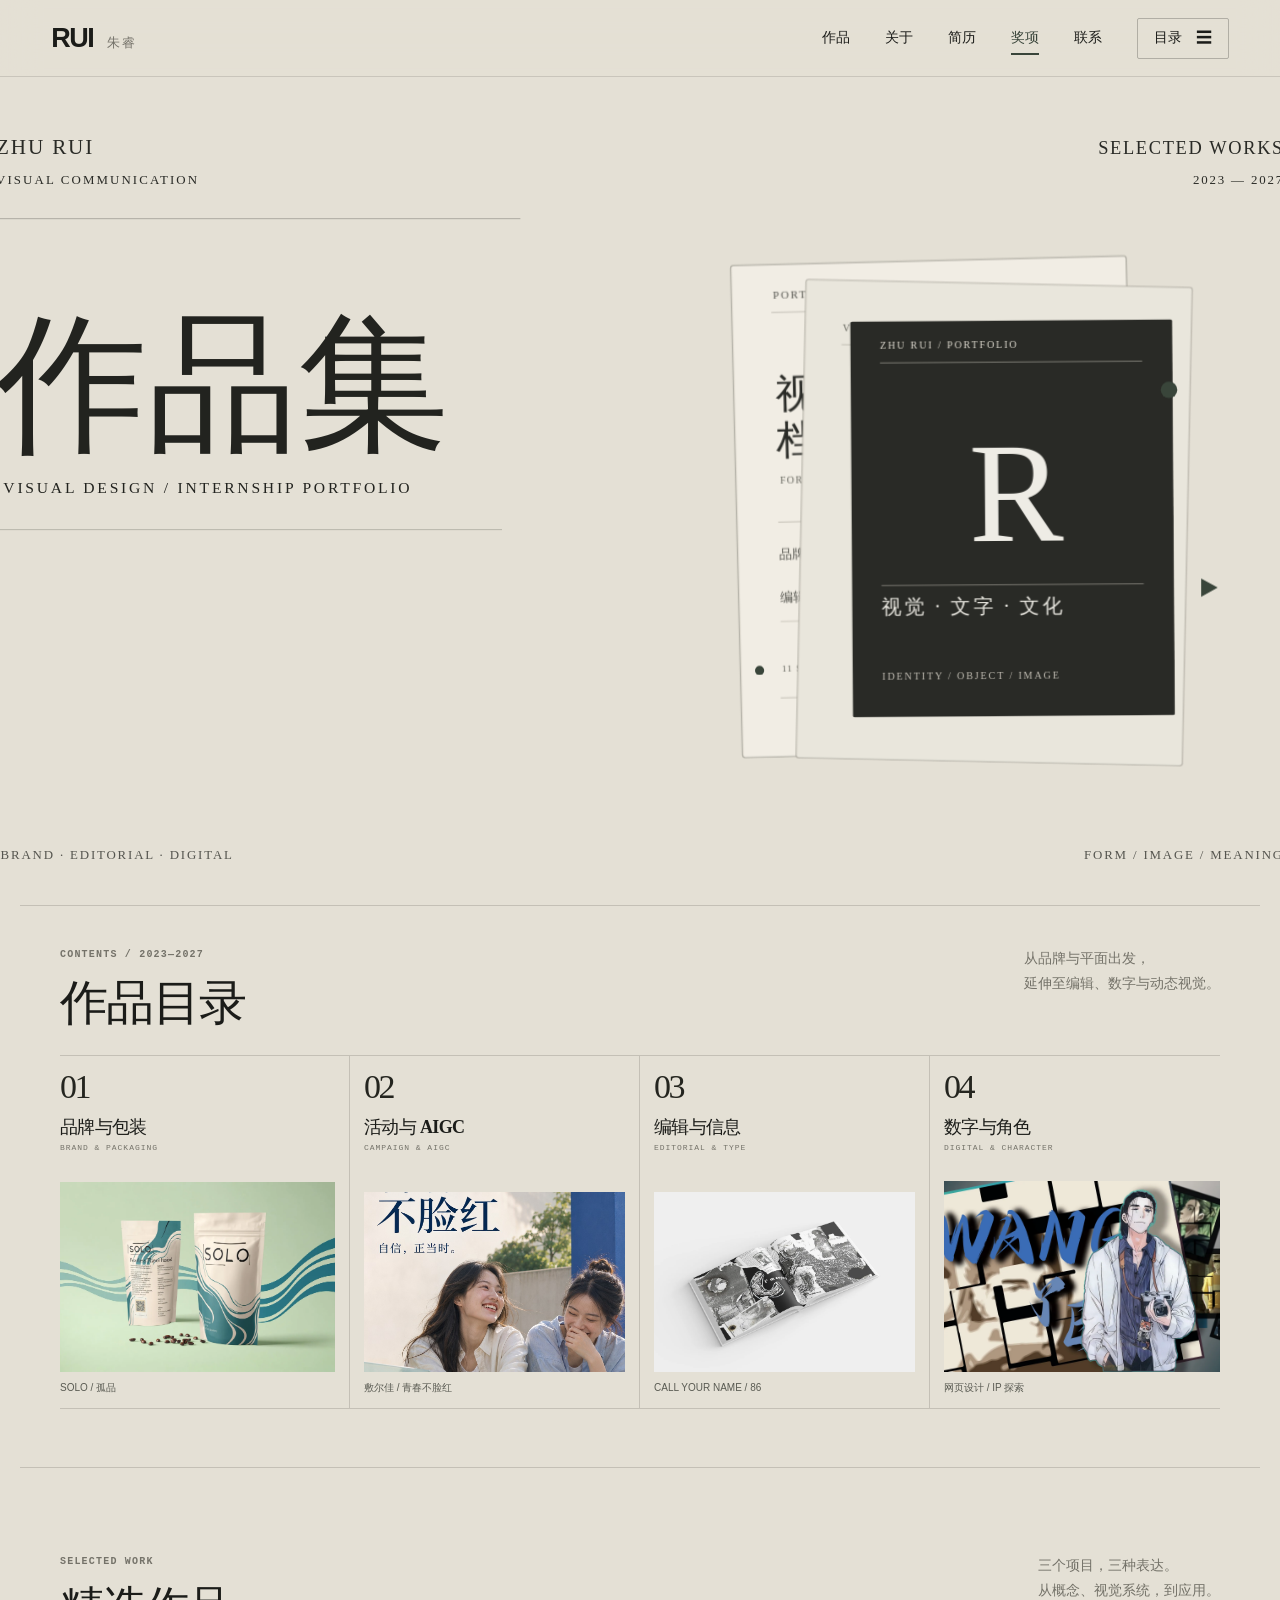
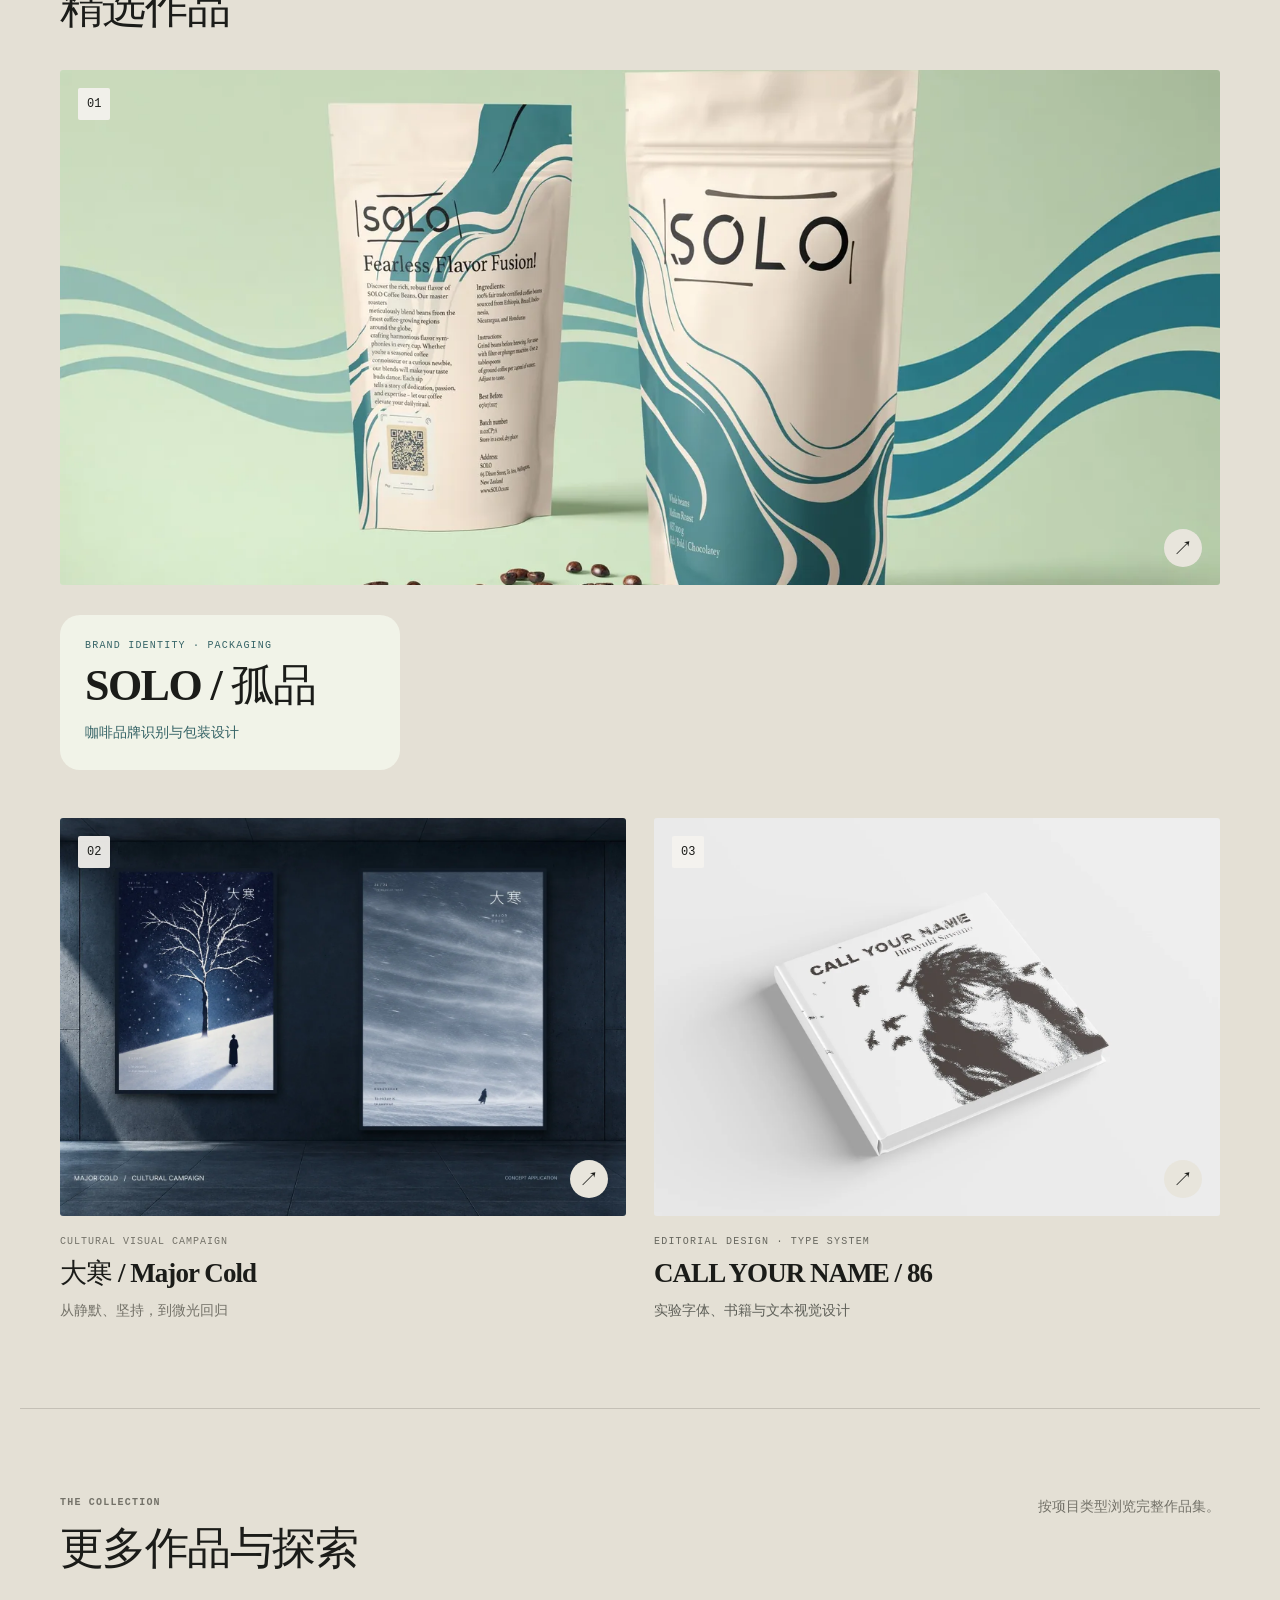
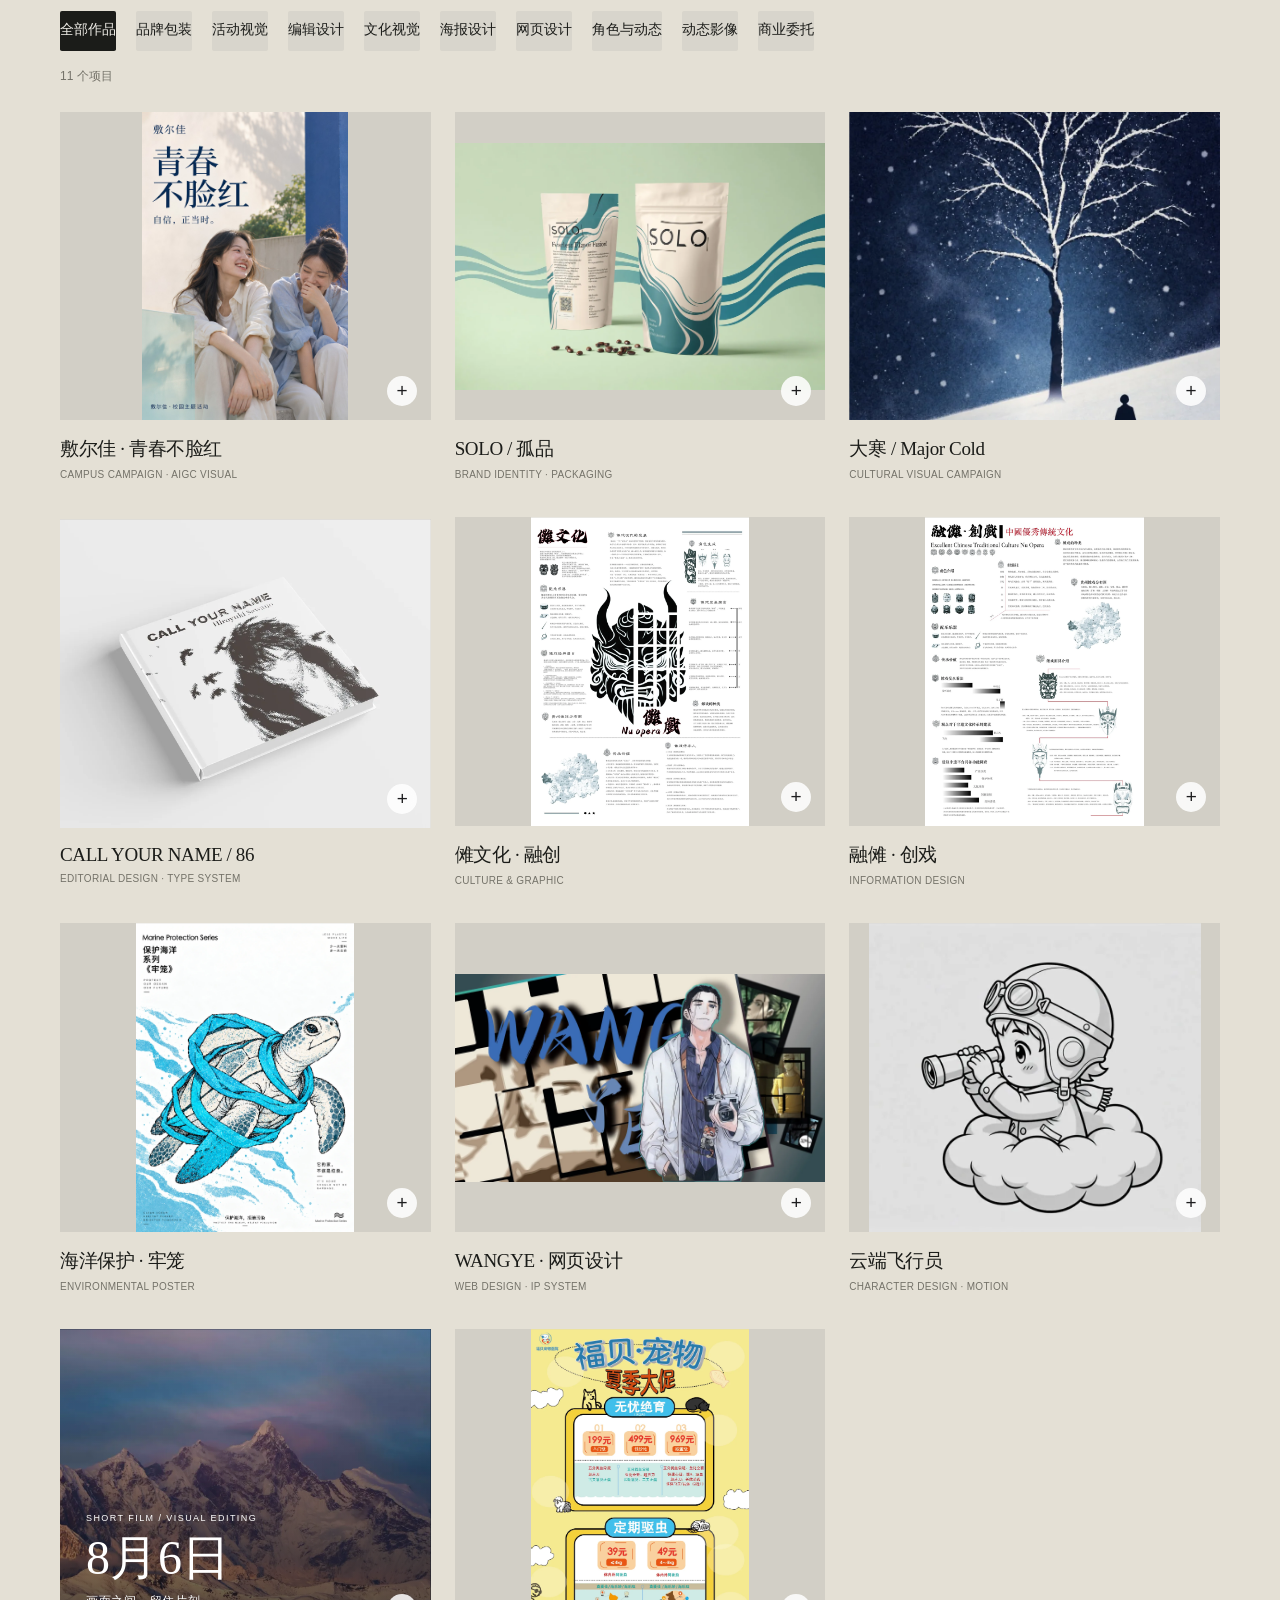
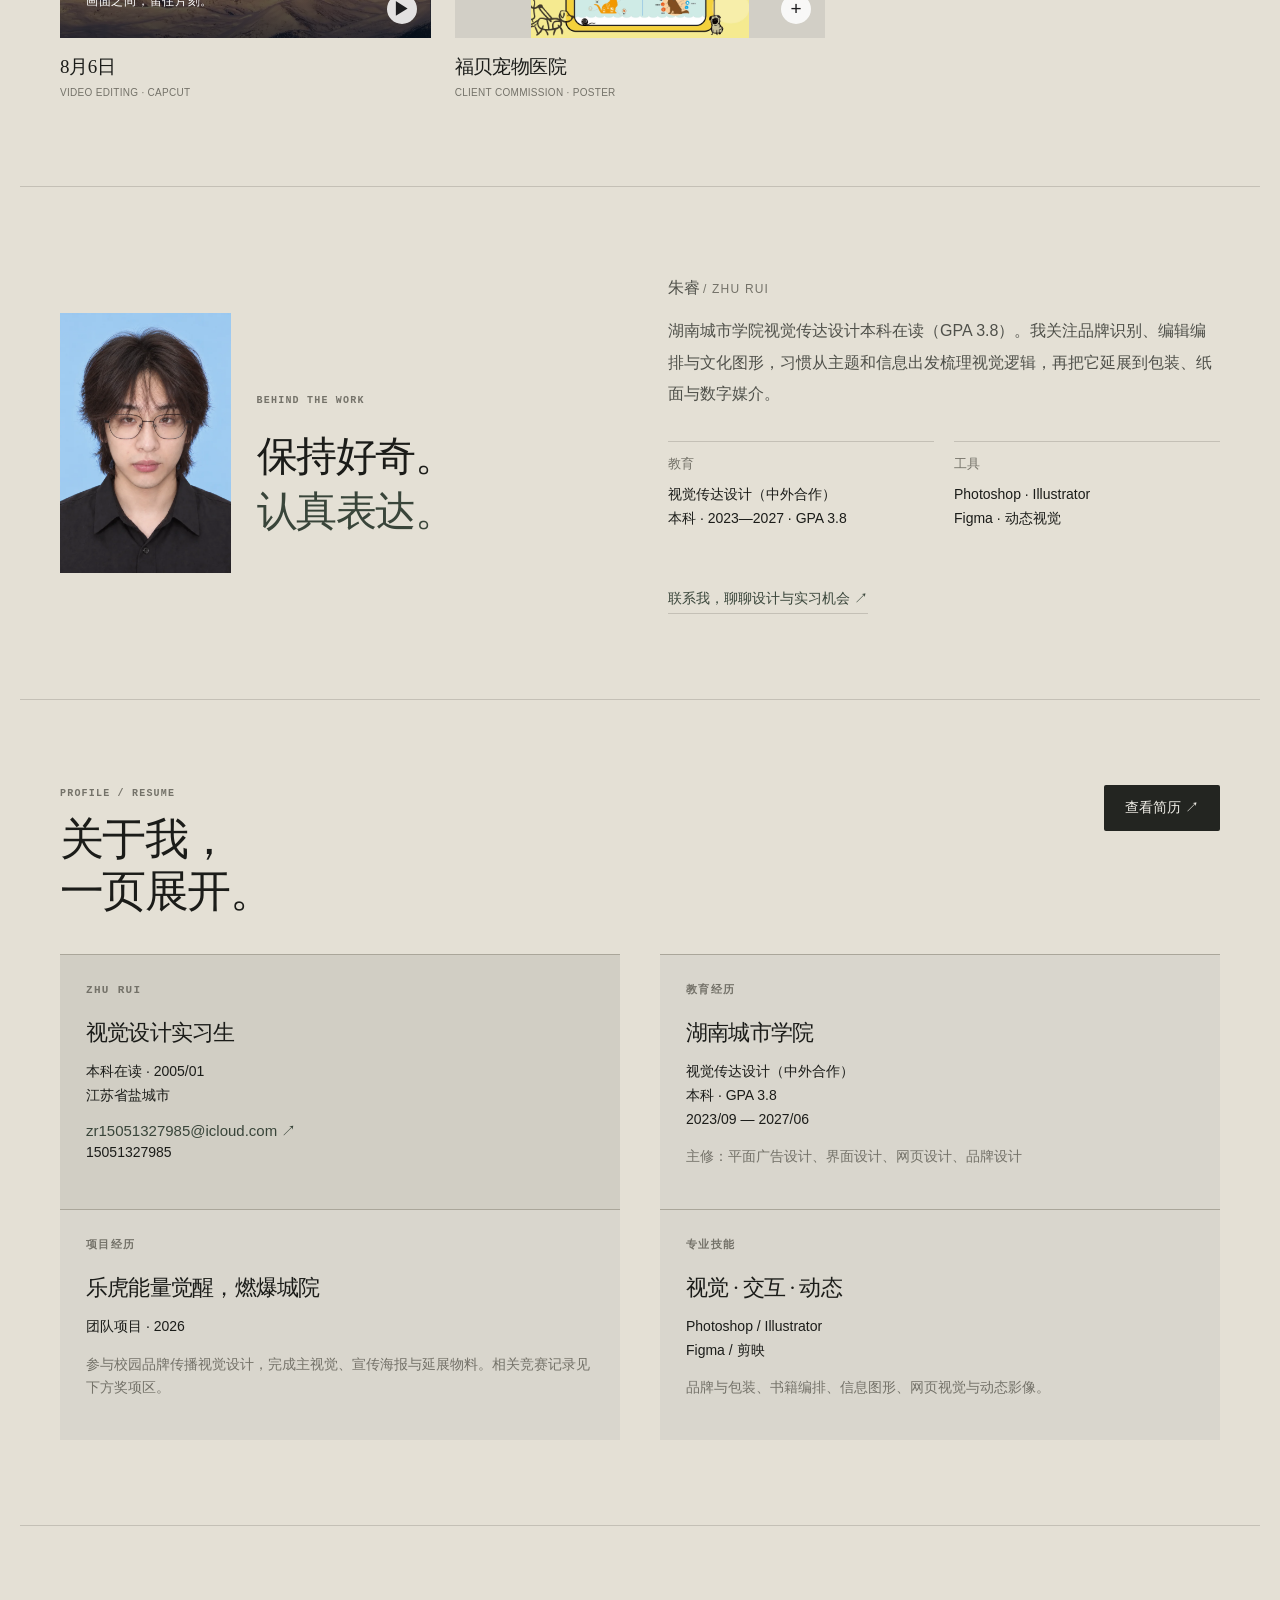
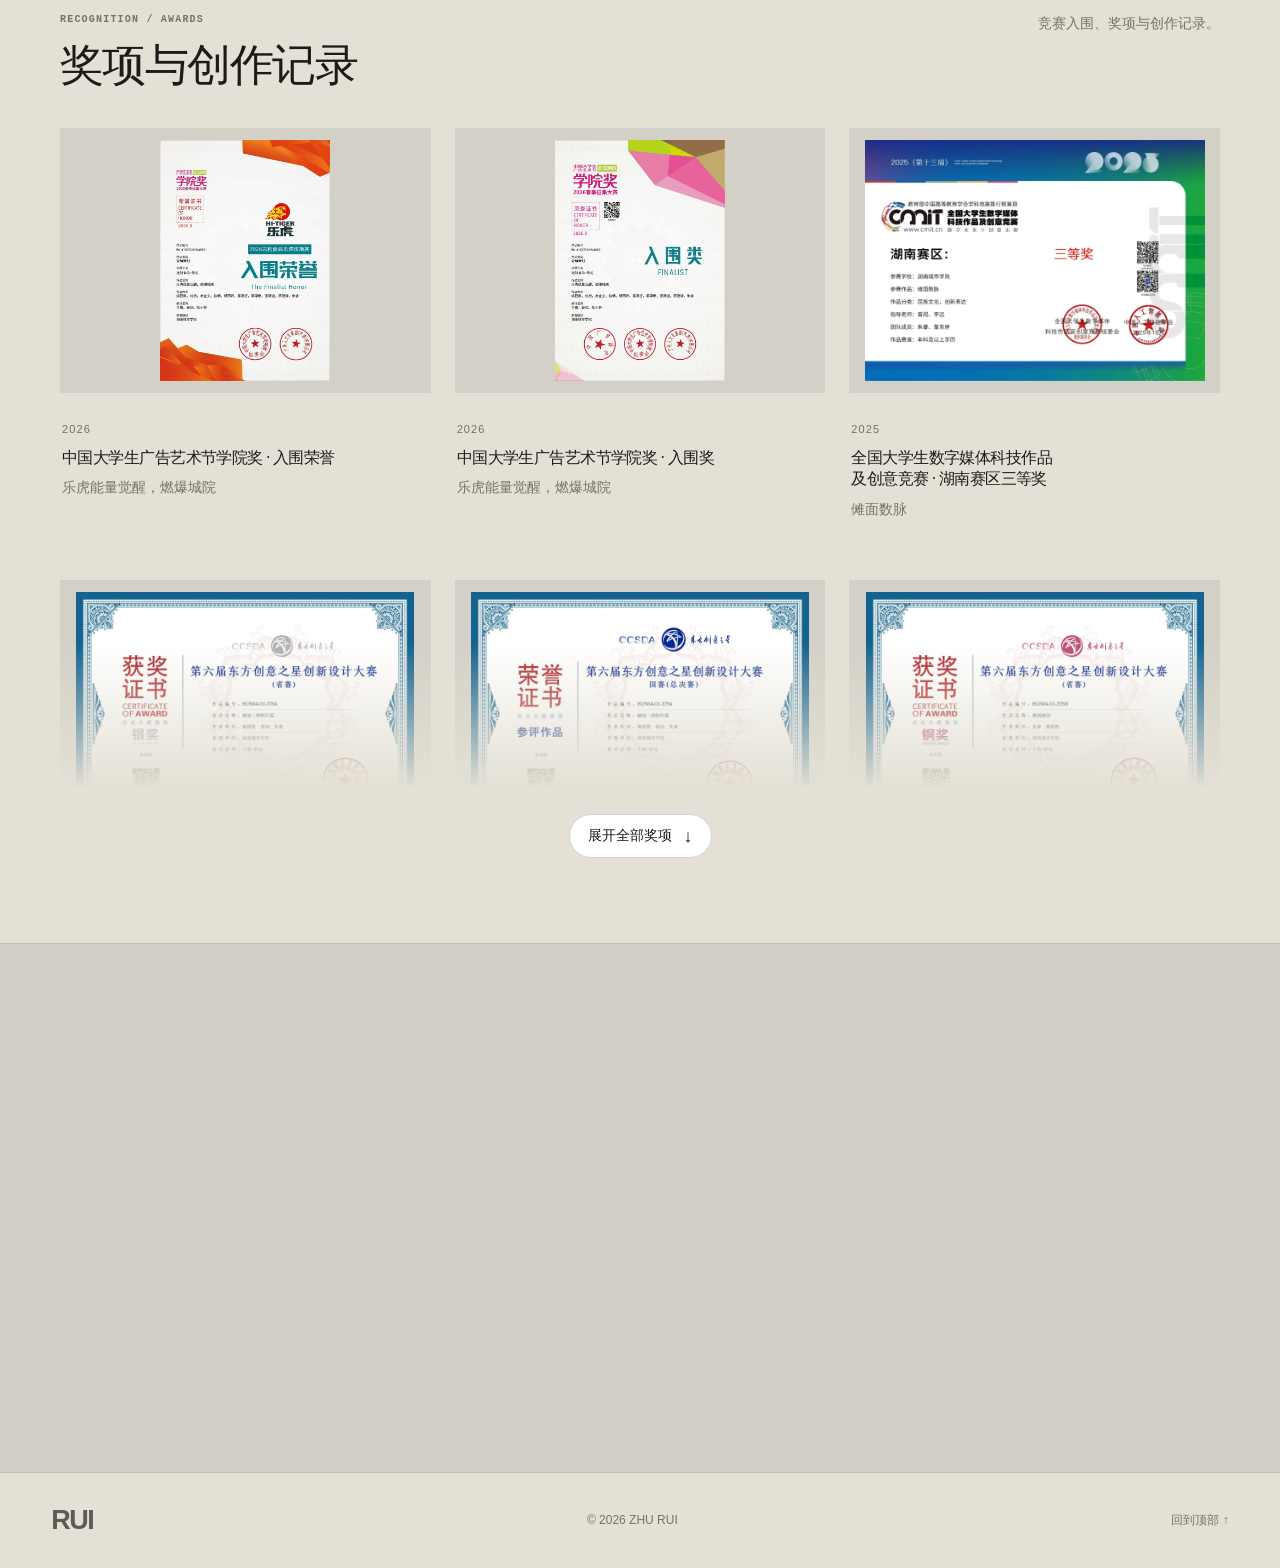
==== commit 7630717c: "Restore published portrait and use film still for August 6 cover" ====
--- a/index.html
+++ b/index.html
@@ -1,5 +1,5 @@
 <!doctype html>
-<html lang="zh-CN"><head><meta charset="UTF-8"><meta name="viewport" content="width=device-width,initial-scale=1"><meta name="theme-color" content="#e4e0d5"><meta name="description" content="朱睿的视觉传达作品集：品牌包装、编辑设计、活动视觉与动态作品。"><title>RUI — 朱睿 · 视觉设计</title><link rel="icon" href="data:image/svg+xml,%3Csvg xmlns='http://www.w3.org/2000/svg' viewBox='0 0 64 64'%3E%3Crect width='64' height='64' rx='16' fill='%231d1d1f'/%3E%3Ctext x='12' y='44' font-family='Arial' font-weight='700' font-size='38' fill='white'%3ER%3C/text%3E%3C/svg%3E"><link rel="stylesheet" href="vendor/splide/splide.min.css"><script src="vendor/splide/splide.min.js" defer></script><link rel="stylesheet" href="styles.css?v=20261017m"><link rel="stylesheet" href="vendor/lenis/lenis.css"><link rel="stylesheet" href="motion.css?v=11"><script src="app.js?v=20261018-ocean-v3" defer></script><script src="vendor/lenis/lenis.min.js" defer></script><script src="motion.js?v=11" defer></script></head>
+<html lang="zh-CN"><head><meta charset="UTF-8"><meta name="viewport" content="width=device-width,initial-scale=1"><meta name="theme-color" content="#e4e0d5"><meta name="description" content="朱睿的视觉传达作品集：品牌包装、编辑设计、活动视觉与动态作品。"><title>RUI — 朱睿 · 视觉设计</title><link rel="icon" href="data:image/svg+xml,%3Csvg xmlns='http://www.w3.org/2000/svg' viewBox='0 0 64 64'%3E%3Crect width='64' height='64' rx='16' fill='%231d1d1f'/%3E%3Ctext x='12' y='44' font-family='Arial' font-weight='700' font-size='38' fill='white'%3ER%3C/text%3E%3C/svg%3E"><link rel="stylesheet" href="vendor/splide/splide.min.css"><script src="vendor/splide/splide.min.js" defer></script><link rel="stylesheet" href="styles.css?v=20261106-media-fix"><link rel="stylesheet" href="vendor/lenis/lenis.css"><link rel="stylesheet" href="motion.css?v=11"><script src="app.js?v=20261106-media-fix" defer></script><script src="vendor/lenis/lenis.min.js" defer></script><script src="motion.js?v=11" defer></script></head>
 <body><a class="skip" href="#work">跳至作品</a><header class="nav"><div class="nav-inner"><a class="brand" href="#home" aria-label="RUI 首页">RUI<span>朱睿</span></a><nav aria-label="主导航"><a href="#work">作品</a><a href="#about">关于</a><a href="#contact">联系</a><button class="index-trigger" id="index-trigger" aria-haspopup="dialog">目录 <span class="menu-icon">☰</span></button></nav></div></header>
 <main id="home"><section class="portfolio-opening" aria-label="作品集封面">
   <div class="portfolio-cover" aria-label="原创作品集标题主视觉">
@@ -121,7 +121,7 @@
 </section>
 <section id="work" class="work section"><div class="section-head"><div><p class="eyebrow">SELECTED WORK</p><h2>精选作品</h2></div><p>三个项目，三种表达。<br>从概念、视觉系统，到应用。</p></div><div id="featured" class="featured"></div></section>
 <section id="archive" class="section archive"><div class="section-head"><div><p class="eyebrow">THE COLLECTION</p><h2>更多作品与探索</h2></div><p>按项目类型浏览完整作品集。</p></div><div class="filters" role="group" aria-label="筛选作品"><button class="active" data-filter="all" aria-pressed="true">全部作品</button><button data-filter="branding" aria-pressed="false">品牌包装</button><button data-filter="event" aria-pressed="false">活动视觉</button><button data-filter="editorial" aria-pressed="false">编辑设计</button><button data-filter="culture" aria-pressed="false">文化视觉</button><button data-filter="poster" aria-pressed="false">海报设计</button><button data-filter="web" aria-pressed="false">网页设计</button><button data-filter="motion" aria-pressed="false">角色与动态</button><button data-filter="video" aria-pressed="false">动态影像</button><button data-filter="client" aria-pressed="false">商业委托</button></div><p id="archive-count" class="archive-count" aria-hidden="true"></p><div class="archive-grid" id="archive-grid"></div><p id="filter-status" class="sr-only" aria-live="polite"></p></section>
-<section id="about" class="about section"><div class="about-identity"><img class="about-photo" src="assets/zhu-rui-resume-photo.png" alt="朱睿的正面肖像" width="1086" height="1448"><div><p class="eyebrow">BEHIND THE WORK</p><h2>保持好奇。<br><span>认真表达。</span></h2></div></div><div class="about-copy"><p class="about-name">朱睿 <span>/ ZHU RUI</span></p><p>湖南城市学院视觉传达设计本科在读（GPA 3.8）。我关注品牌识别、编辑编排与文化图形，习惯从主题和信息出发梳理视觉逻辑，再把它延展到包装、纸面与数字媒介。</p><div class="facts"><div><span>教育</span><p>视觉传达设计（中外合作）<br>本科 · 2023—2027 · GPA 3.8</p></div><div><span>工具</span><p>Photoshop · Illustrator<br>Figma · 动态视觉</p></div></div><a class="text-link" href="mailto:zr15051327985@icloud.com">联系我，聊聊设计与实习机会 ↗</a></div></section>
+<section id="about" class="about section"><div class="about-identity"><img class="about-photo" src="assets/zhu-rui-resume-photo.webp" alt="朱睿的正面肖像" width="1086" height="1448"><div><p class="eyebrow">BEHIND THE WORK</p><h2>保持好奇。<br><span>认真表达。</span></h2></div></div><div class="about-copy"><p class="about-name">朱睿 <span>/ ZHU RUI</span></p><p>湖南城市学院视觉传达设计本科在读（GPA 3.8）。我关注品牌识别、编辑编排与文化图形，习惯从主题和信息出发梳理视觉逻辑，再把它延展到包装、纸面与数字媒介。</p><div class="facts"><div><span>教育</span><p>视觉传达设计（中外合作）<br>本科 · 2023—2027 · GPA 3.8</p></div><div><span>工具</span><p>Photoshop · Illustrator<br>Figma · 动态视觉</p></div></div><a class="text-link" href="mailto:zr15051327985@icloud.com">联系我，聊聊设计与实习机会 ↗</a></div></section>
 <section id="resume" class="resume section"><div class="section-head"><div><p class="eyebrow">PROFILE / RESUME</p><h2>关于我，<br>一页展开。</h2></div><a class="pill blue" href="assets/resume-zhu-rui.pdf" download>下载简历 ↓</a></div><div class="resume-grid"><div class="resume-card resume-intro"><p class="resume-label">ZHU RUI</p><h3>视觉设计实习生</h3><p>本科在读 · 2005/01<br>江苏省盐城市</p><a class="text-link" href="mailto:zr15051327985@icloud.com">zr15051327985@icloud.com ↗</a><p>15051327985</p></div><div class="resume-card"><p class="resume-label">教育经历</p><h3>湖南城市学院</h3><p>视觉传达设计（中外合作）<br>本科 · GPA 3.8<br>2023/09 — 2027/06</p><p class="muted">主修：平面广告设计、界面设计、网页设计、品牌设计</p></div><div class="resume-card"><p class="resume-label">项目经历</p><h3>乐虎能量觉醒，燃爆城院</h3><p>团队项目 · 2026</p><p class="muted">参与校园品牌传播视觉设计，完成主视觉、宣传海报与延展物料。相关竞赛记录见下方奖项区。</p></div><div class="resume-card"><p class="resume-label">专业技能</p><h3>视觉 · 交互 · 动态</h3><p>Photoshop / Illustrator<br>Figma / 剪映</p><p class="muted">品牌与包装、书籍编排、信息图形、网页视觉与动态影像。</p></div></div></section>
 <section id="awards" class="awards section"><div class="section-head"><div><p class="eyebrow">RECOGNITION / AWARDS</p><h2>奖项与创作记录</h2></div><p>竞赛入围、奖项与创作记录。</p></div><div class="awards-grid" id="awards-grid"></div></section><section id="contact" class="contact section"><p class="eyebrow">LET’S CREATE SOMETHING</p><h2>下一个想法，<br>一起实现。</h2><p>欢迎实习机会、设计合作，或聊聊新的灵感。</p><a class="pill blue" href="mailto:zr15051327985@icloud.com">与我联系 ↗</a><button class="pill subtle" id="wechat-trigger">微信联系</button><a class="email" href="mailto:zr15051327985@icloud.com">zr15051327985@icloud.com</a></section></main>
 <footer><a class="brand" href="#home">RUI</a><p>© 2026 ZHU RUI</p><a href="#home">回到顶部 ↑</a></footer>
--- a/styles.css
+++ b/styles.css
@@ -198,3 +198,12 @@
 
 /* Photographic campaign series: preserve complete poster compositions. */
 .event-sequence .image-button{aspect-ratio:2/3}.event-case .image-button img{max-height:none}.portfolio-index-card[data-project="event"] img{object-position:center 38%}
+
+/* Film cover uses the existing film still; readable live typography. */
+.card[data-id="video"] .card-media{position:relative;isolation:isolate;background:#132231}
+.card[data-id="video"] .card-media:before{content:"";position:absolute;inset:0;background:linear-gradient(180deg,rgba(7,20,34,.18),transparent 30%,rgba(7,20,34,.78));z-index:1;pointer-events:none}
+.card[data-id="video"] .card-media:after{display:none}
+.card[data-id="video"] .card-media img{width:100%;height:100%;object-fit:cover}
+.film-cover-copy{position:absolute;left:7%;right:20%;bottom:9%;z-index:2;display:grid;gap:9px;color:#fff;text-align:left;pointer-events:none}
+.film-cover-copy small{font-size:9px;letter-spacing:.16em}.film-cover-copy strong{font-family:Georgia,"Songti SC",serif;font-size:clamp(28px,4vw,48px);font-weight:400;line-height:1.1}.film-cover-copy em{font-size:12px;font-style:normal;letter-spacing:.06em}
+.card[data-id="video"] .plus{z-index:3;font-size:18px}.card[data-id="video"]:hover .plus{transform:none}
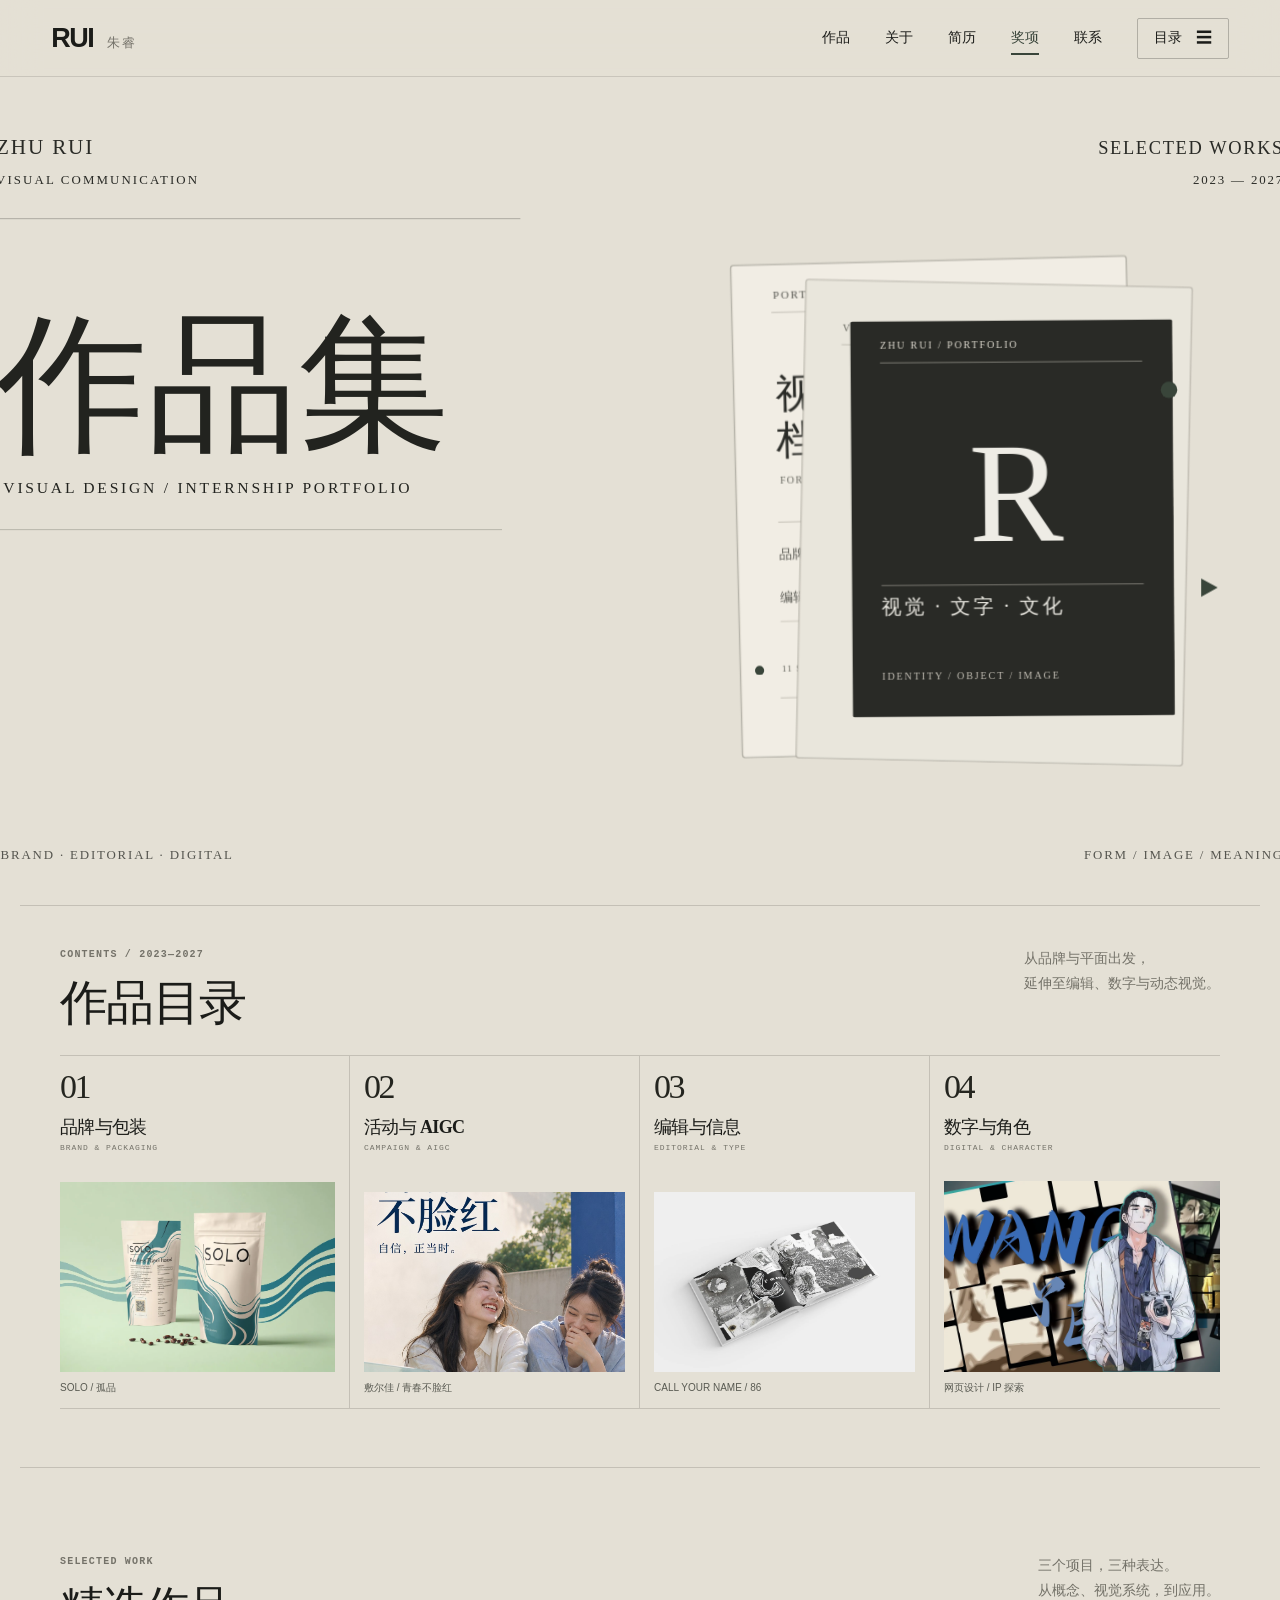
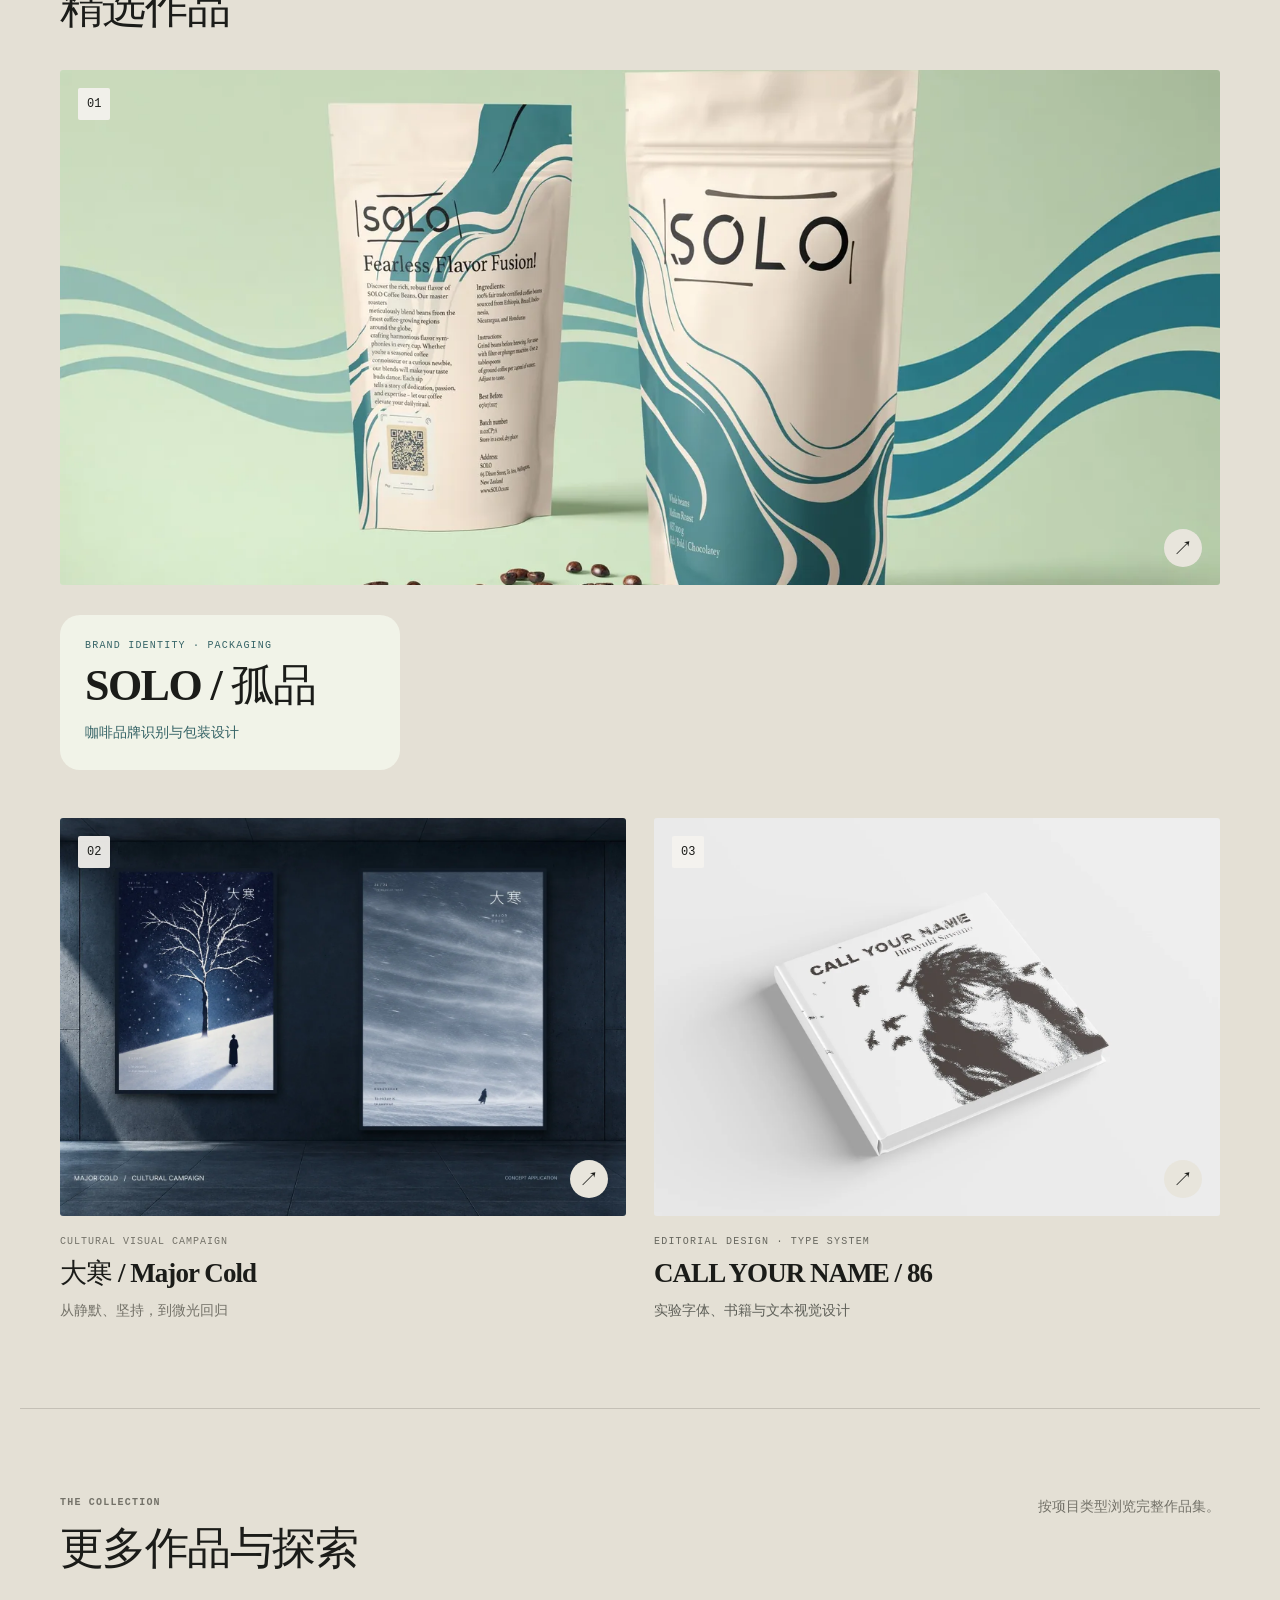
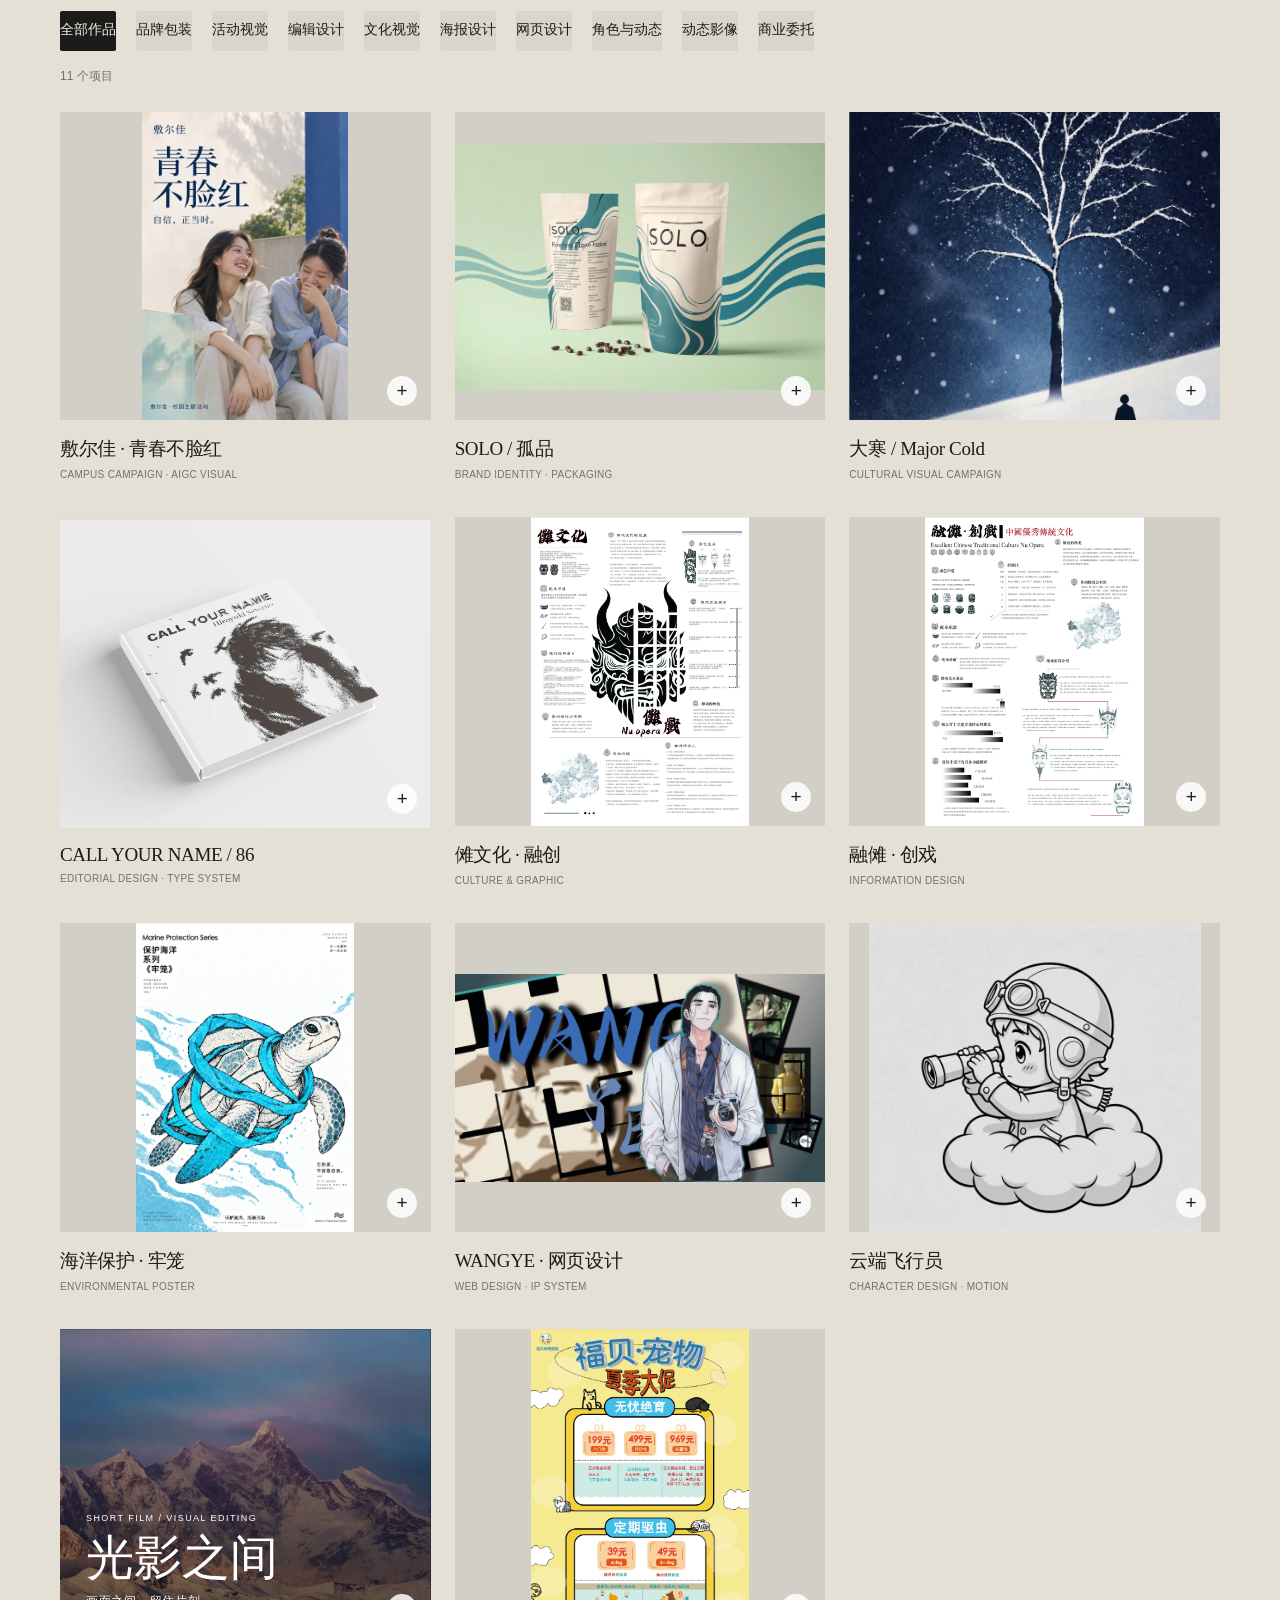
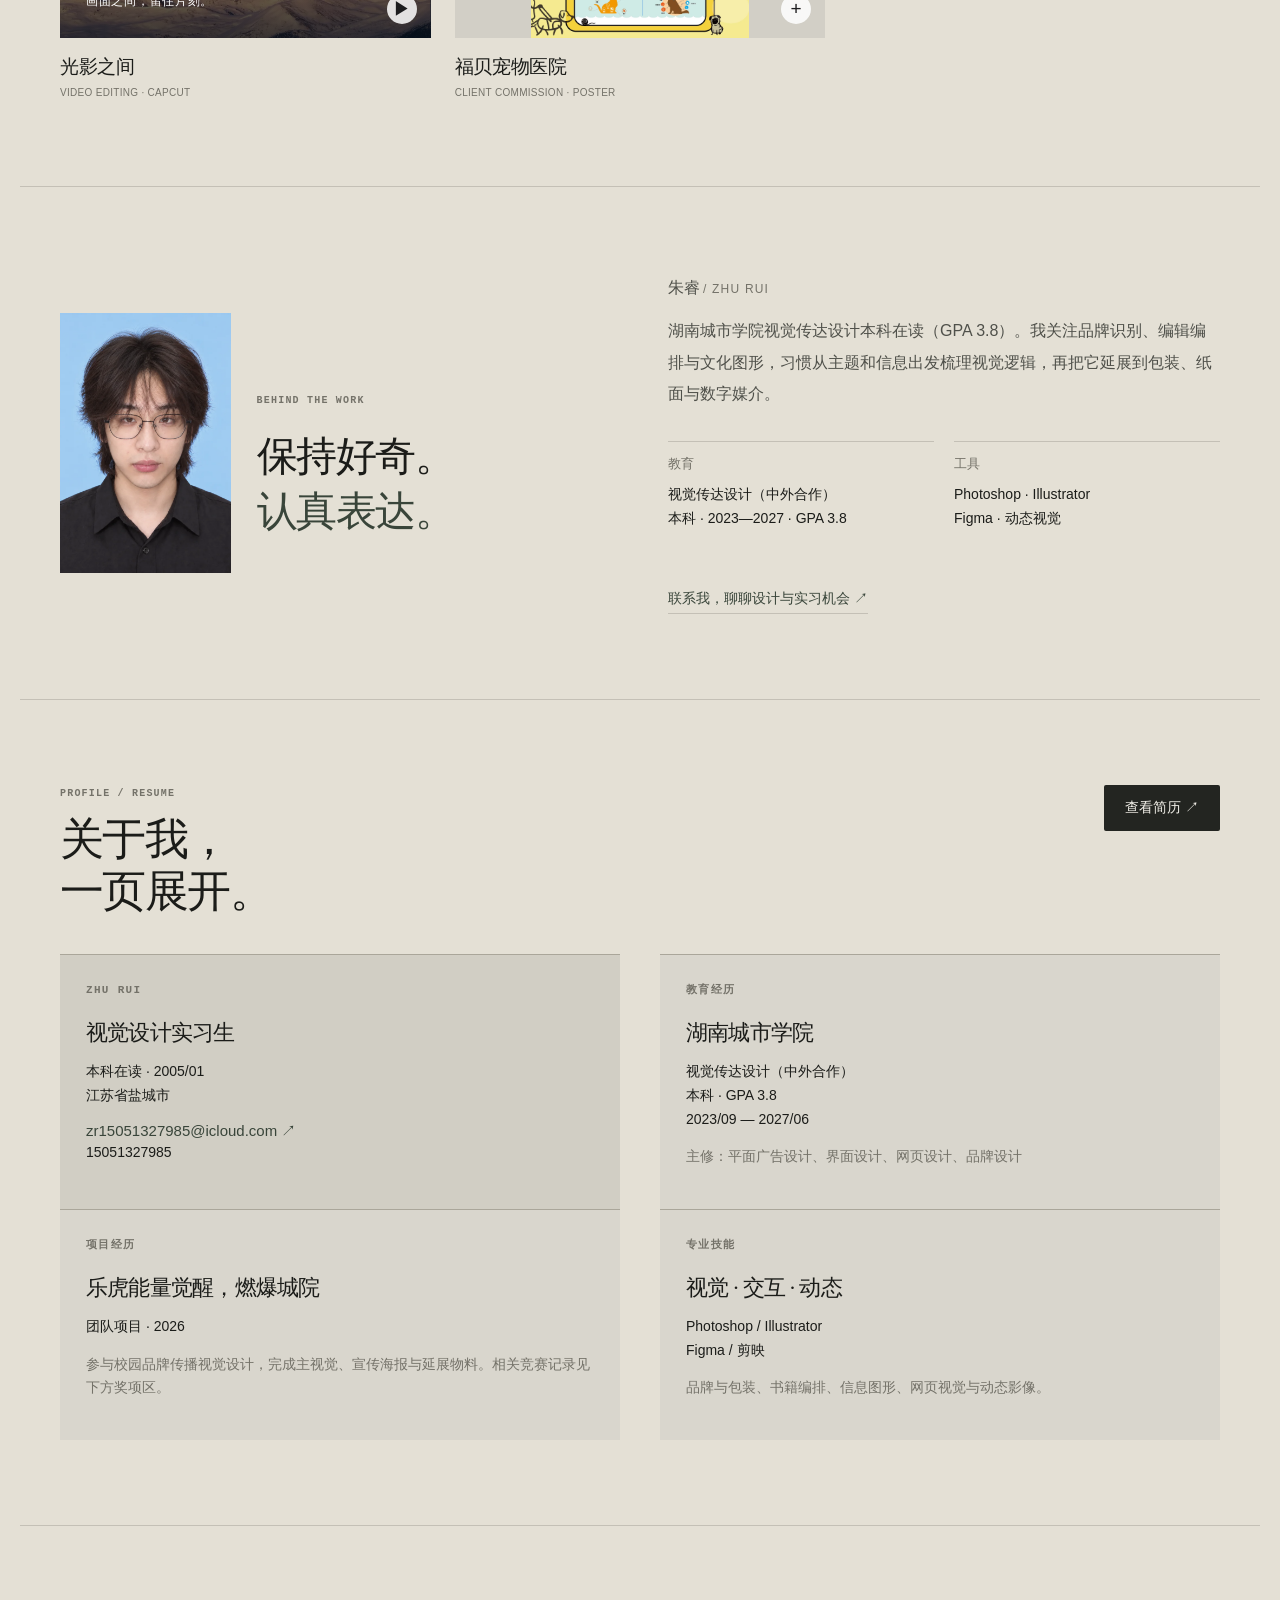
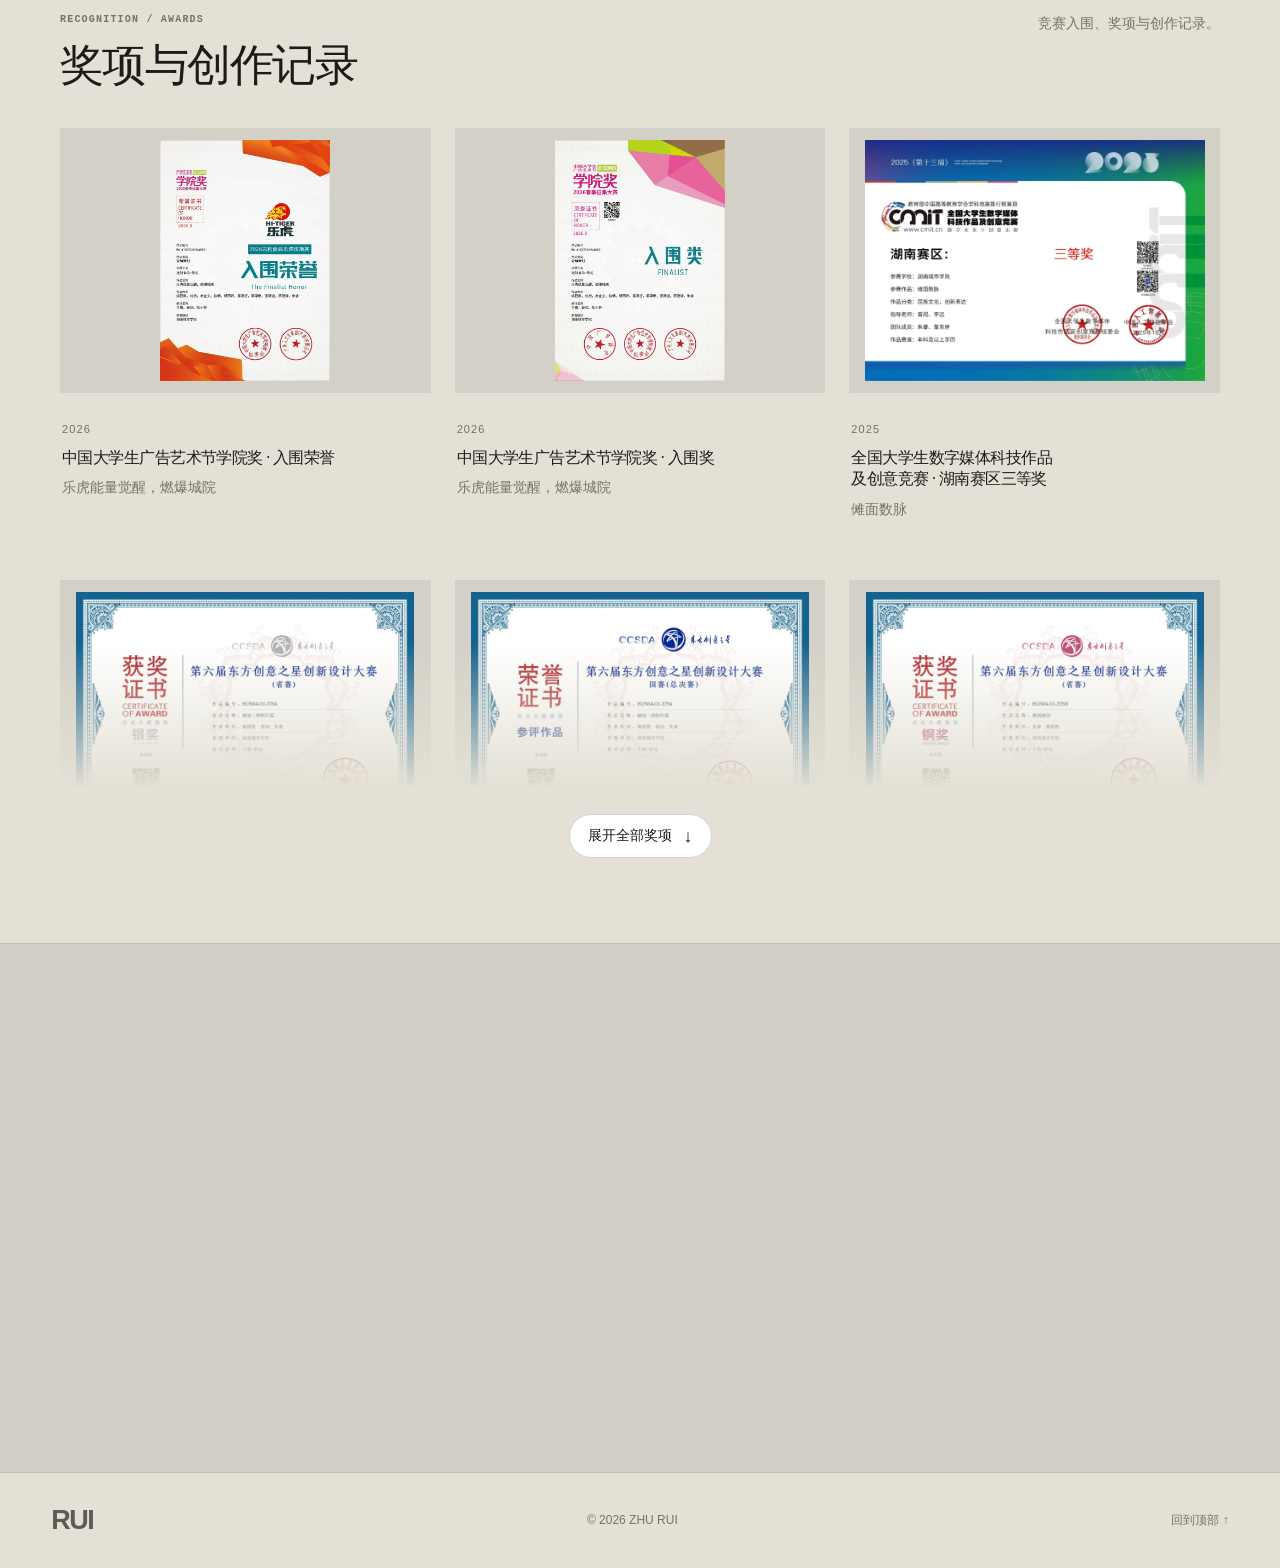
==== commit 96c627dc: "Rename film to 光影之间 across cover and project" ====
--- a/index.html
+++ b/index.html
@@ -1,5 +1,5 @@
 <!doctype html>
-<html lang="zh-CN"><head><meta charset="UTF-8"><meta name="viewport" content="width=device-width,initial-scale=1"><meta name="theme-color" content="#e4e0d5"><meta name="description" content="朱睿的视觉传达作品集：品牌包装、编辑设计、活动视觉与动态作品。"><title>RUI — 朱睿 · 视觉设计</title><link rel="icon" href="data:image/svg+xml,%3Csvg xmlns='http://www.w3.org/2000/svg' viewBox='0 0 64 64'%3E%3Crect width='64' height='64' rx='16' fill='%231d1d1f'/%3E%3Ctext x='12' y='44' font-family='Arial' font-weight='700' font-size='38' fill='white'%3ER%3C/text%3E%3C/svg%3E"><link rel="stylesheet" href="vendor/splide/splide.min.css"><script src="vendor/splide/splide.min.js" defer></script><link rel="stylesheet" href="styles.css?v=20261106-media-fix"><link rel="stylesheet" href="vendor/lenis/lenis.css"><link rel="stylesheet" href="motion.css?v=11"><script src="app.js?v=20261106-media-fix" defer></script><script src="vendor/lenis/lenis.min.js" defer></script><script src="motion.js?v=11" defer></script></head>
+<html lang="zh-CN"><head><meta charset="UTF-8"><meta name="viewport" content="width=device-width,initial-scale=1"><meta name="theme-color" content="#e4e0d5"><meta name="description" content="朱睿的视觉传达作品集：品牌包装、编辑设计、活动视觉与动态作品。"><title>RUI — 朱睿 · 视觉设计</title><link rel="icon" href="data:image/svg+xml,%3Csvg xmlns='http://www.w3.org/2000/svg' viewBox='0 0 64 64'%3E%3Crect width='64' height='64' rx='16' fill='%231d1d1f'/%3E%3Ctext x='12' y='44' font-family='Arial' font-weight='700' font-size='38' fill='white'%3ER%3C/text%3E%3C/svg%3E"><link rel="stylesheet" href="vendor/splide/splide.min.css"><script src="vendor/splide/splide.min.js" defer></script><link rel="stylesheet" href="styles.css?v=20261106-light-film"><link rel="stylesheet" href="vendor/lenis/lenis.css"><link rel="stylesheet" href="motion.css?v=11"><script src="app.js?v=20261106-light-film" defer></script><script src="vendor/lenis/lenis.min.js" defer></script><script src="motion.js?v=11" defer></script></head>
 <body><a class="skip" href="#work">跳至作品</a><header class="nav"><div class="nav-inner"><a class="brand" href="#home" aria-label="RUI 首页">RUI<span>朱睿</span></a><nav aria-label="主导航"><a href="#work">作品</a><a href="#about">关于</a><a href="#contact">联系</a><button class="index-trigger" id="index-trigger" aria-haspopup="dialog">目录 <span class="menu-icon">☰</span></button></nav></div></header>
 <main id="home"><section class="portfolio-opening" aria-label="作品集封面">
   <div class="portfolio-cover" aria-label="原创作品集标题主视觉">
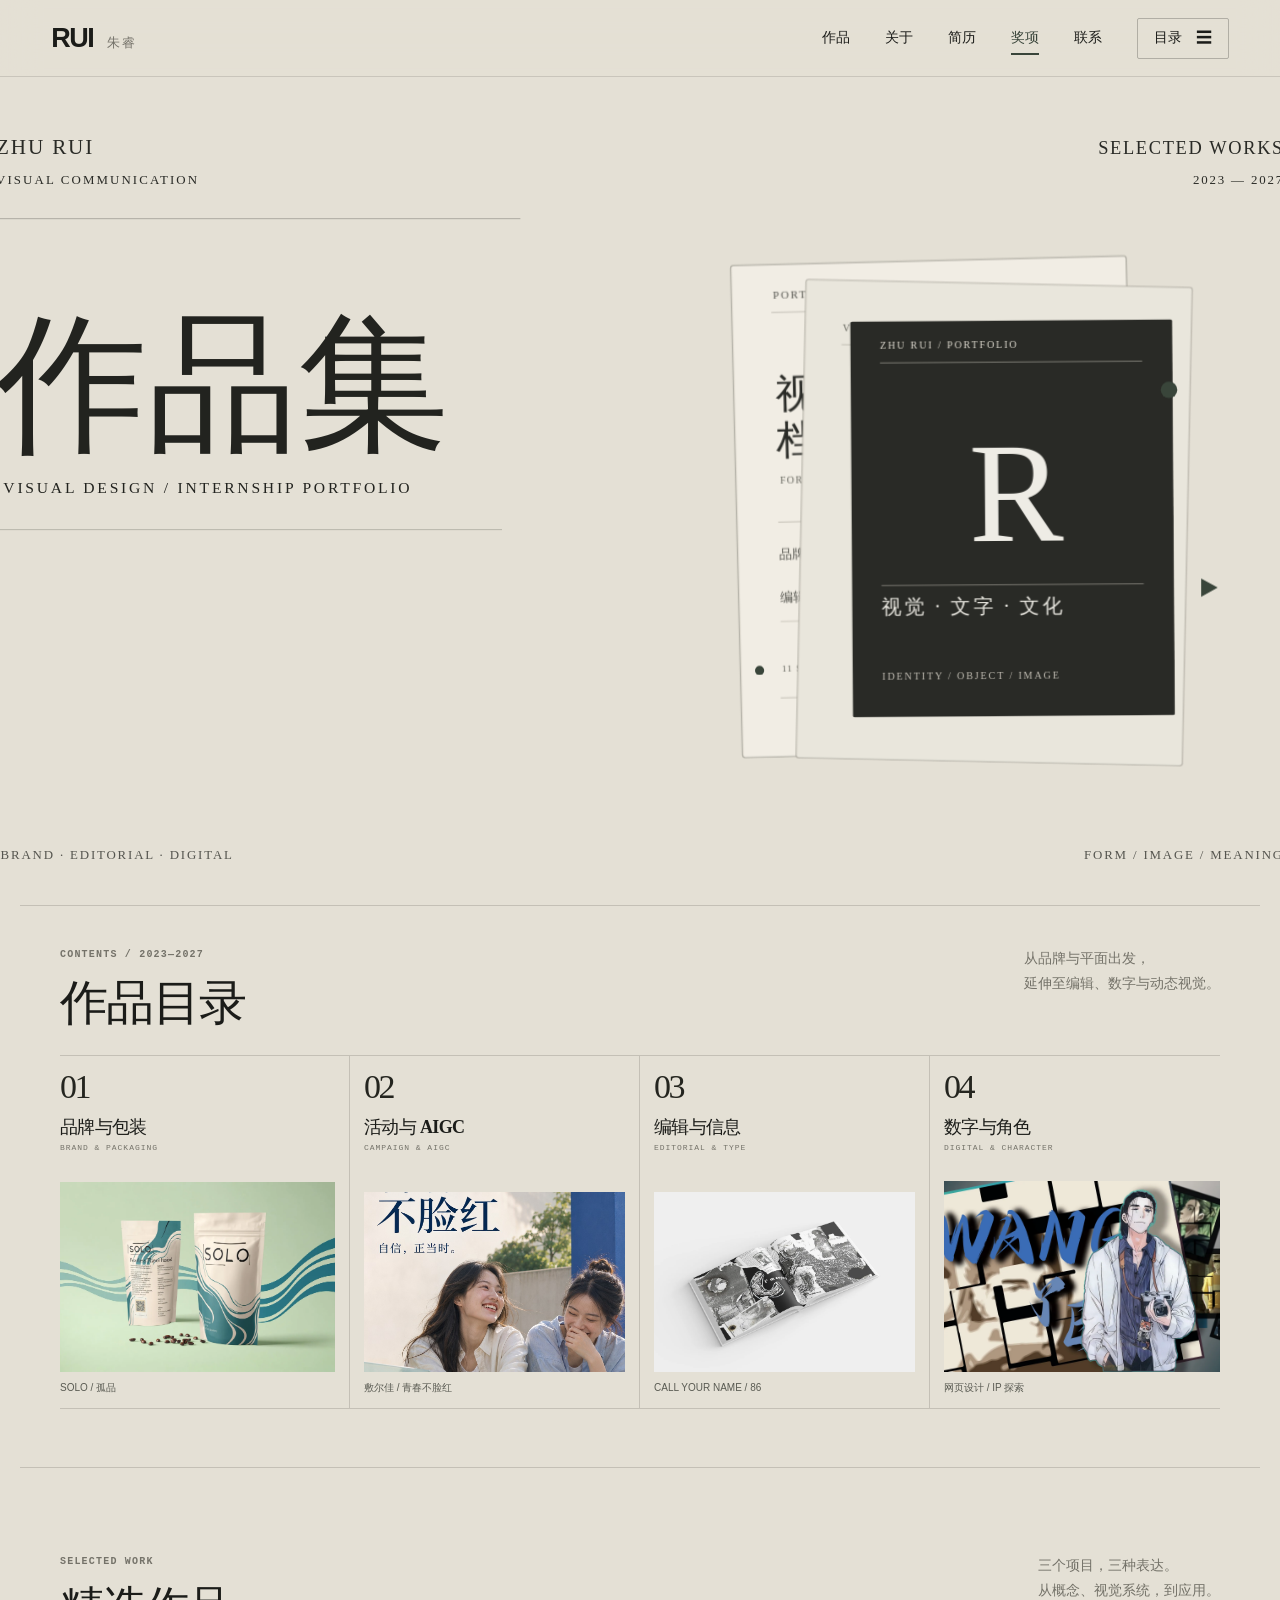
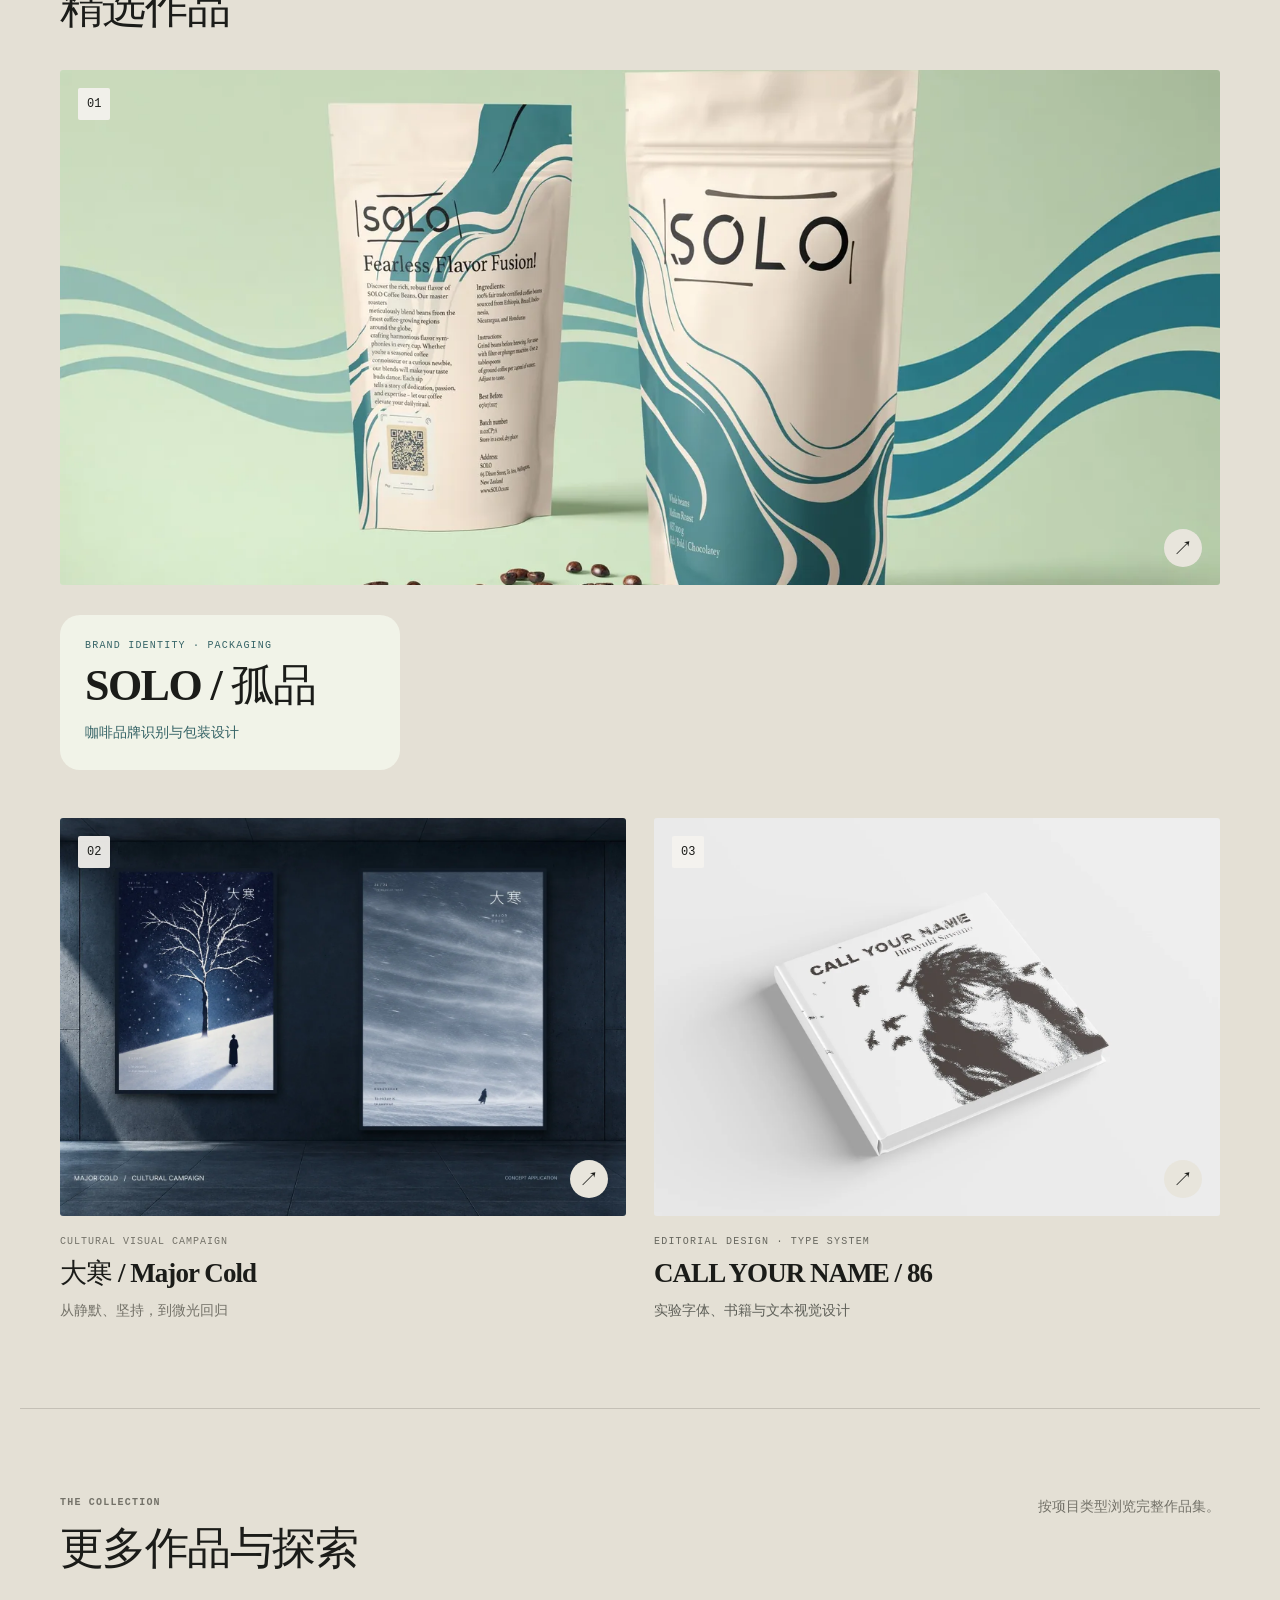
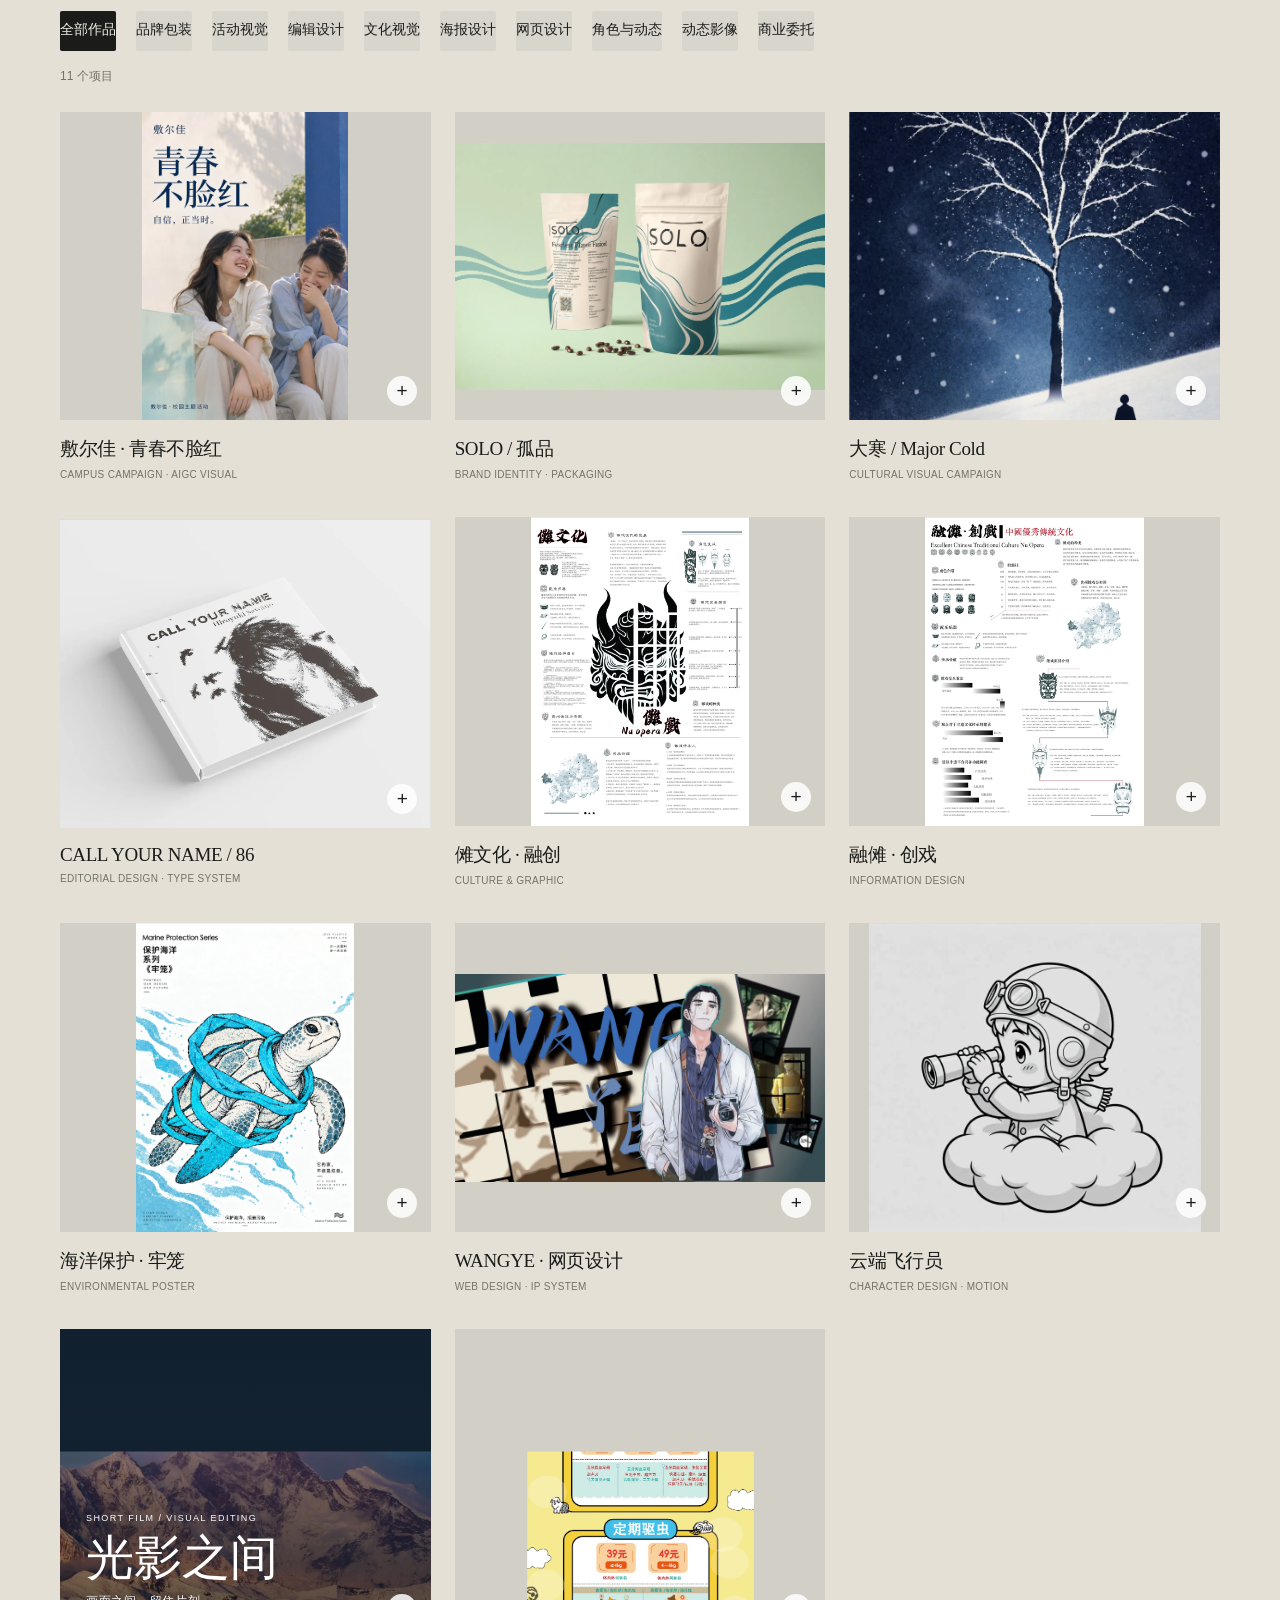
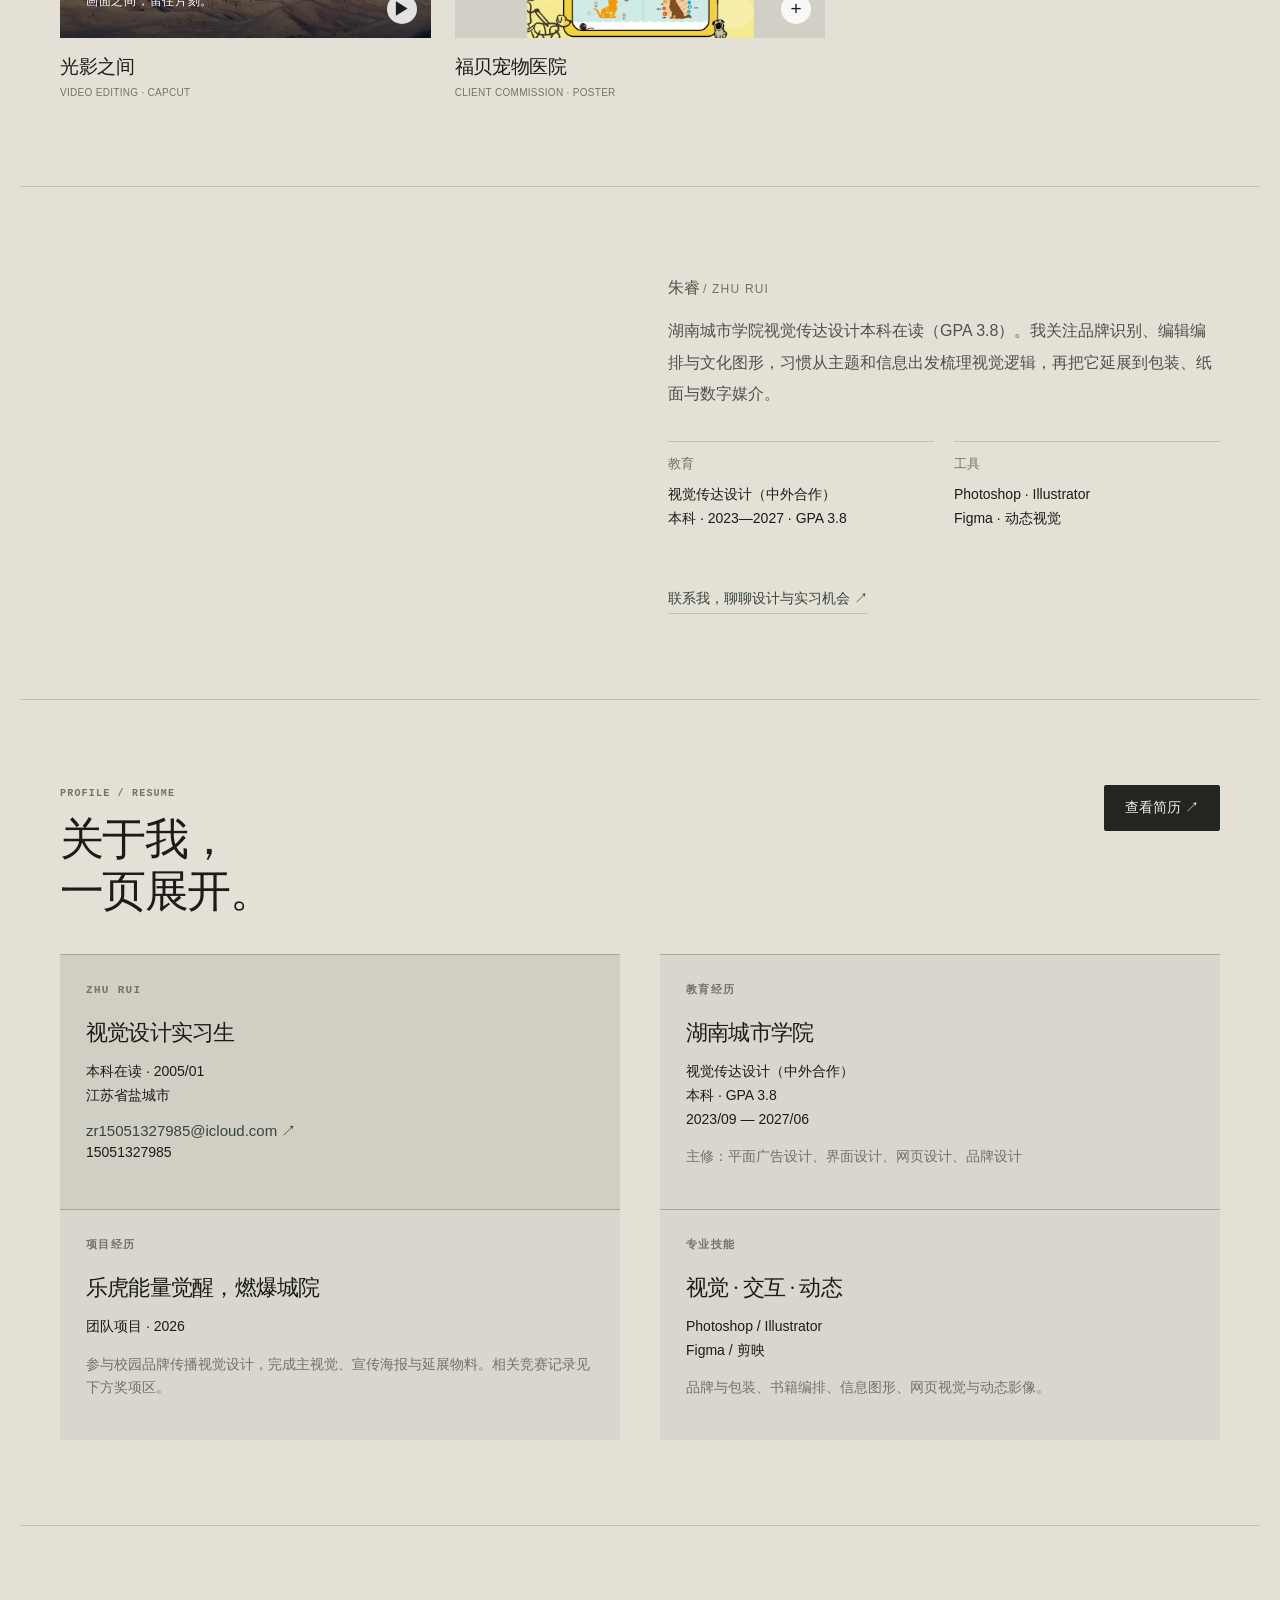
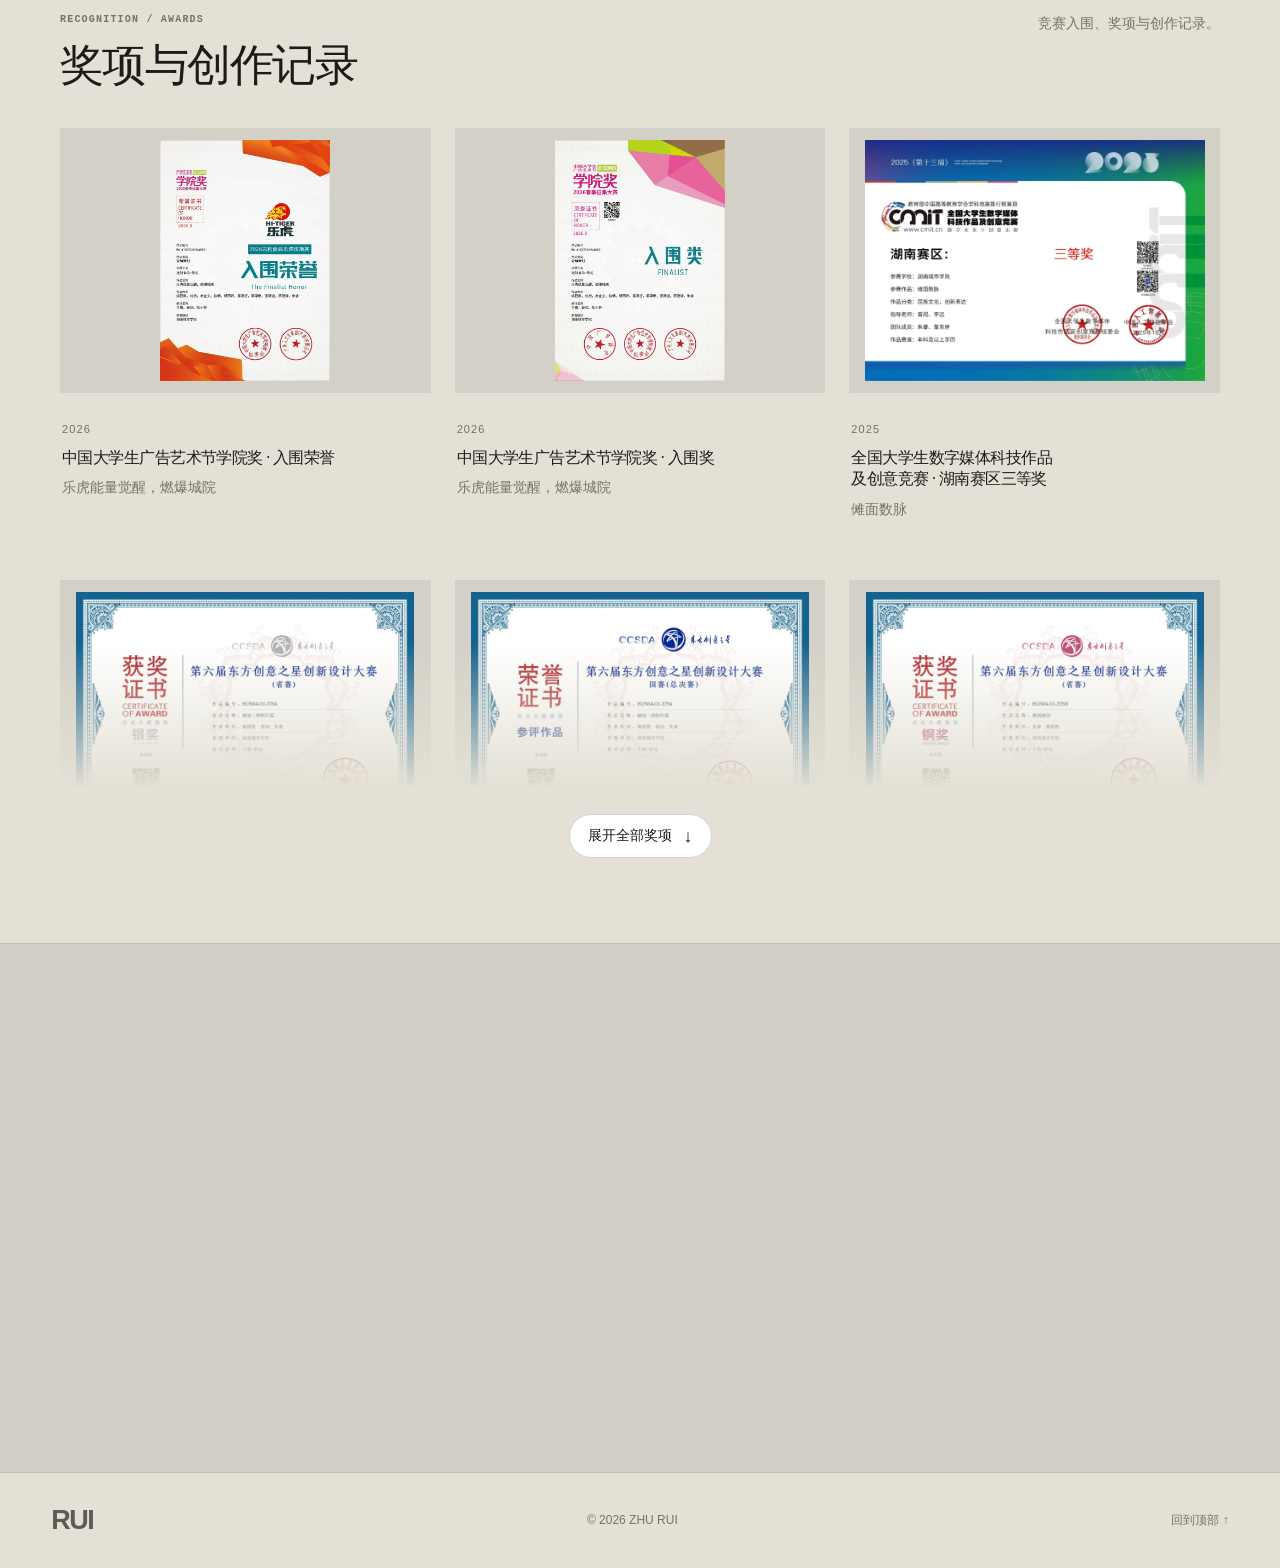
==== commit 3021cc68: "Refresh release version and republish film title update" ====
--- a/index.html
+++ b/index.html
@@ -1,5 +1,5 @@
 <!doctype html>
-<html lang="zh-CN"><head><meta charset="UTF-8"><meta name="viewport" content="width=device-width,initial-scale=1"><meta name="theme-color" content="#e4e0d5"><meta name="description" content="朱睿的视觉传达作品集：品牌包装、编辑设计、活动视觉与动态作品。"><title>RUI — 朱睿 · 视觉设计</title><link rel="icon" href="data:image/svg+xml,%3Csvg xmlns='http://www.w3.org/2000/svg' viewBox='0 0 64 64'%3E%3Crect width='64' height='64' rx='16' fill='%231d1d1f'/%3E%3Ctext x='12' y='44' font-family='Arial' font-weight='700' font-size='38' fill='white'%3ER%3C/text%3E%3C/svg%3E"><link rel="stylesheet" href="vendor/splide/splide.min.css"><script src="vendor/splide/splide.min.js" defer></script><link rel="stylesheet" href="styles.css?v=20261106-light-film"><link rel="stylesheet" href="vendor/lenis/lenis.css"><link rel="stylesheet" href="motion.css?v=11"><script src="app.js?v=20261106-light-film" defer></script><script src="vendor/lenis/lenis.min.js" defer></script><script src="motion.js?v=11" defer></script></head>
+<html lang="zh-CN"><head><meta charset="UTF-8"><meta name="viewport" content="width=device-width,initial-scale=1"><meta name="theme-color" content="#e4e0d5"><meta name="description" content="朱睿的视觉传达作品集：品牌包装、编辑设计、活动视觉与动态作品。"><title>RUI — 朱睿 · 视觉设计</title><link rel="icon" href="data:image/svg+xml,%3Csvg xmlns='http://www.w3.org/2000/svg' viewBox='0 0 64 64'%3E%3Crect width='64' height='64' rx='16' fill='%231d1d1f'/%3E%3Ctext x='12' y='44' font-family='Arial' font-weight='700' font-size='38' fill='white'%3ER%3C/text%3E%3C/svg%3E"><link rel="stylesheet" href="vendor/splide/splide.min.css"><script src="vendor/splide/splide.min.js" defer></script><link rel="stylesheet" href="styles.css?v=20261107-light-film"><link rel="stylesheet" href="vendor/lenis/lenis.css"><link rel="stylesheet" href="motion.css?v=11"><script src="app.js?v=20261107-light-film" defer></script><script src="vendor/lenis/lenis.min.js" defer></script><script src="motion.js?v=11" defer></script></head>
 <body><a class="skip" href="#work">跳至作品</a><header class="nav"><div class="nav-inner"><a class="brand" href="#home" aria-label="RUI 首页">RUI<span>朱睿</span></a><nav aria-label="主导航"><a href="#work">作品</a><a href="#about">关于</a><a href="#contact">联系</a><button class="index-trigger" id="index-trigger" aria-haspopup="dialog">目录 <span class="menu-icon">☰</span></button></nav></div></header>
 <main id="home"><section class="portfolio-opening" aria-label="作品集封面">
   <div class="portfolio-cover" aria-label="原创作品集标题主视觉">
